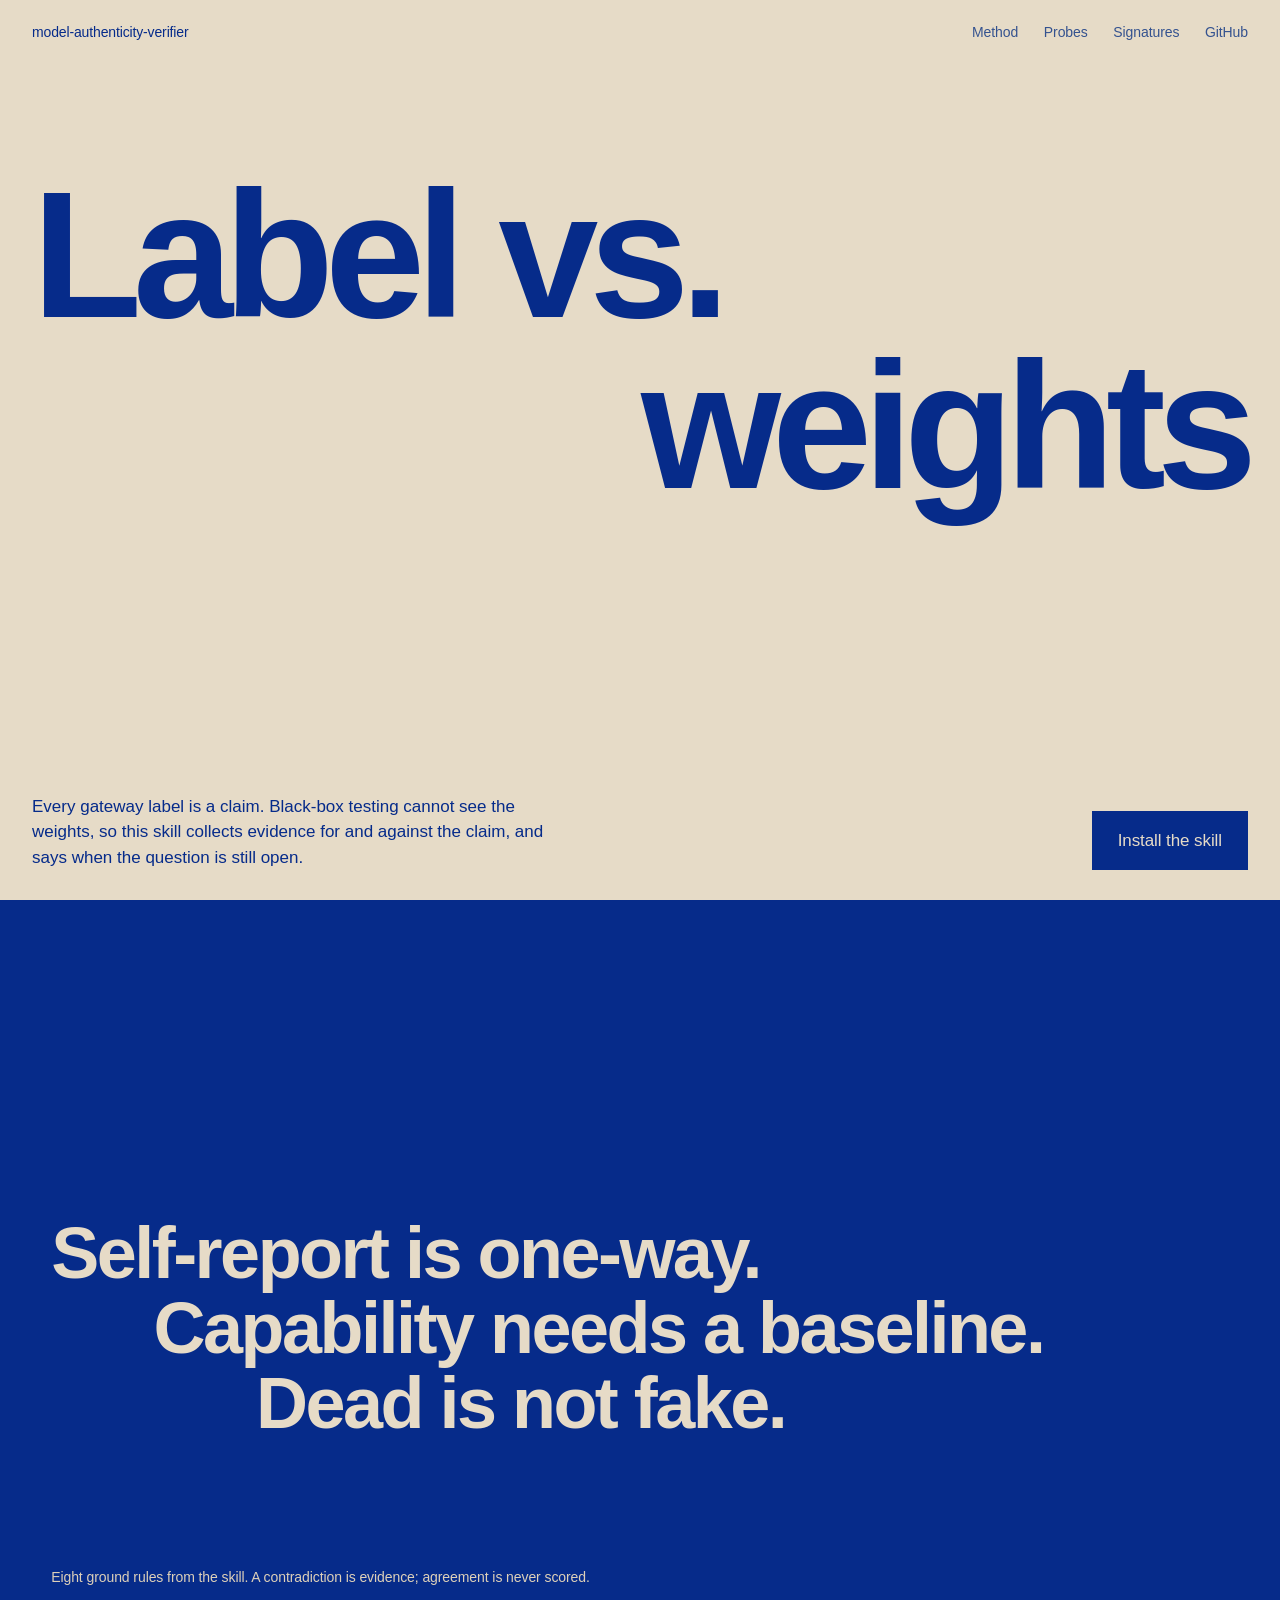
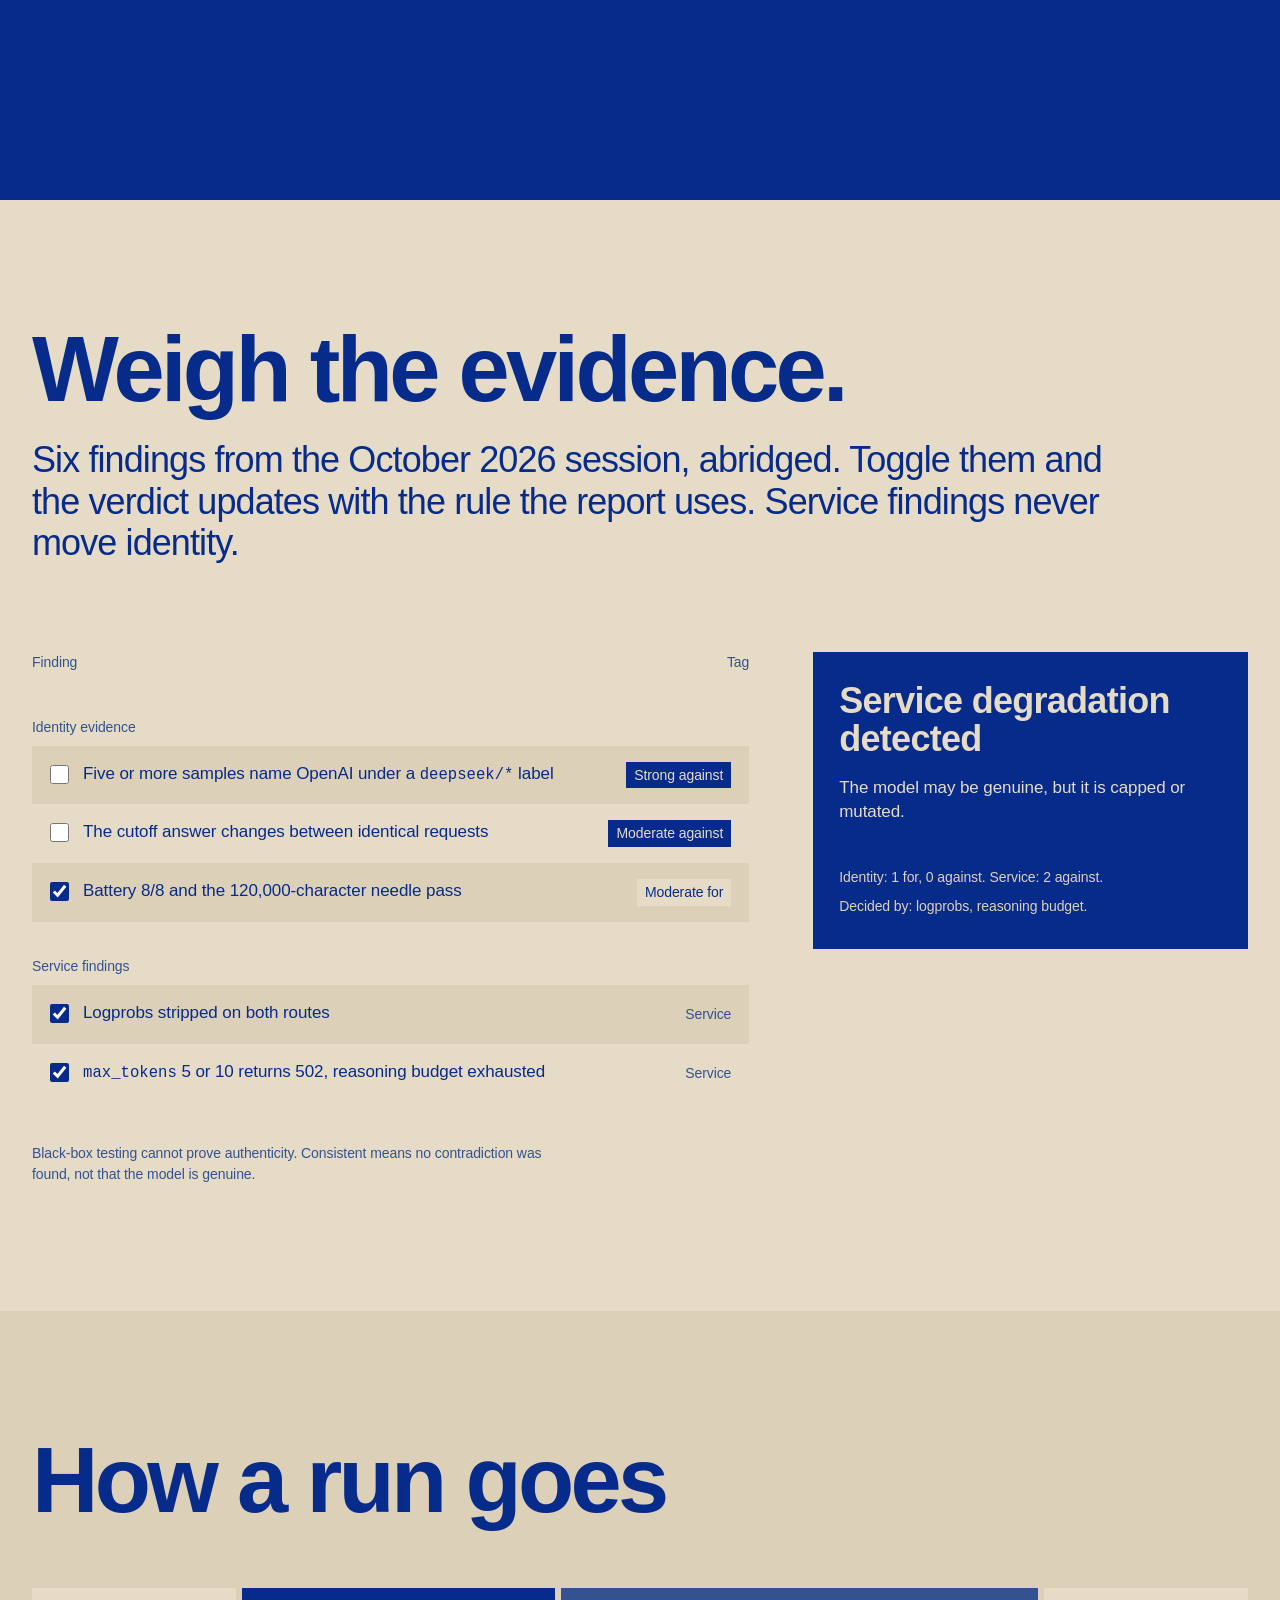
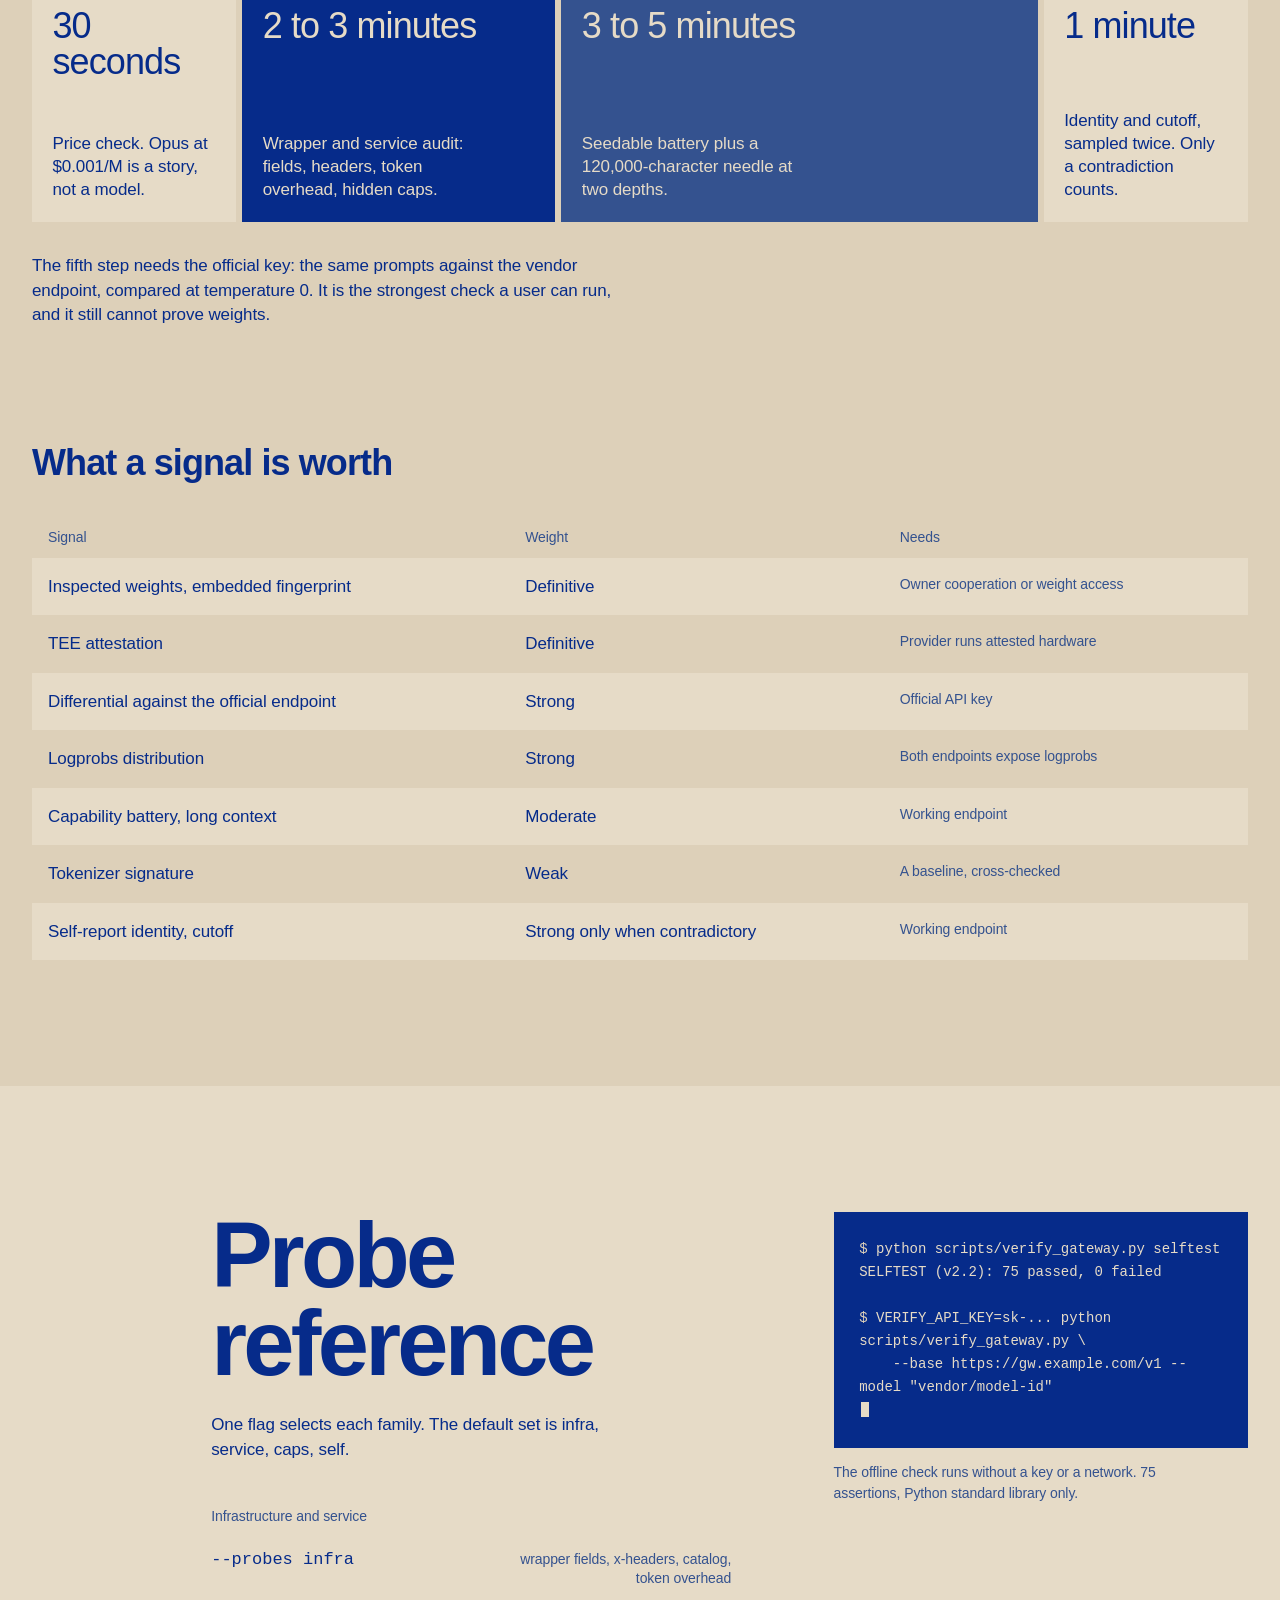
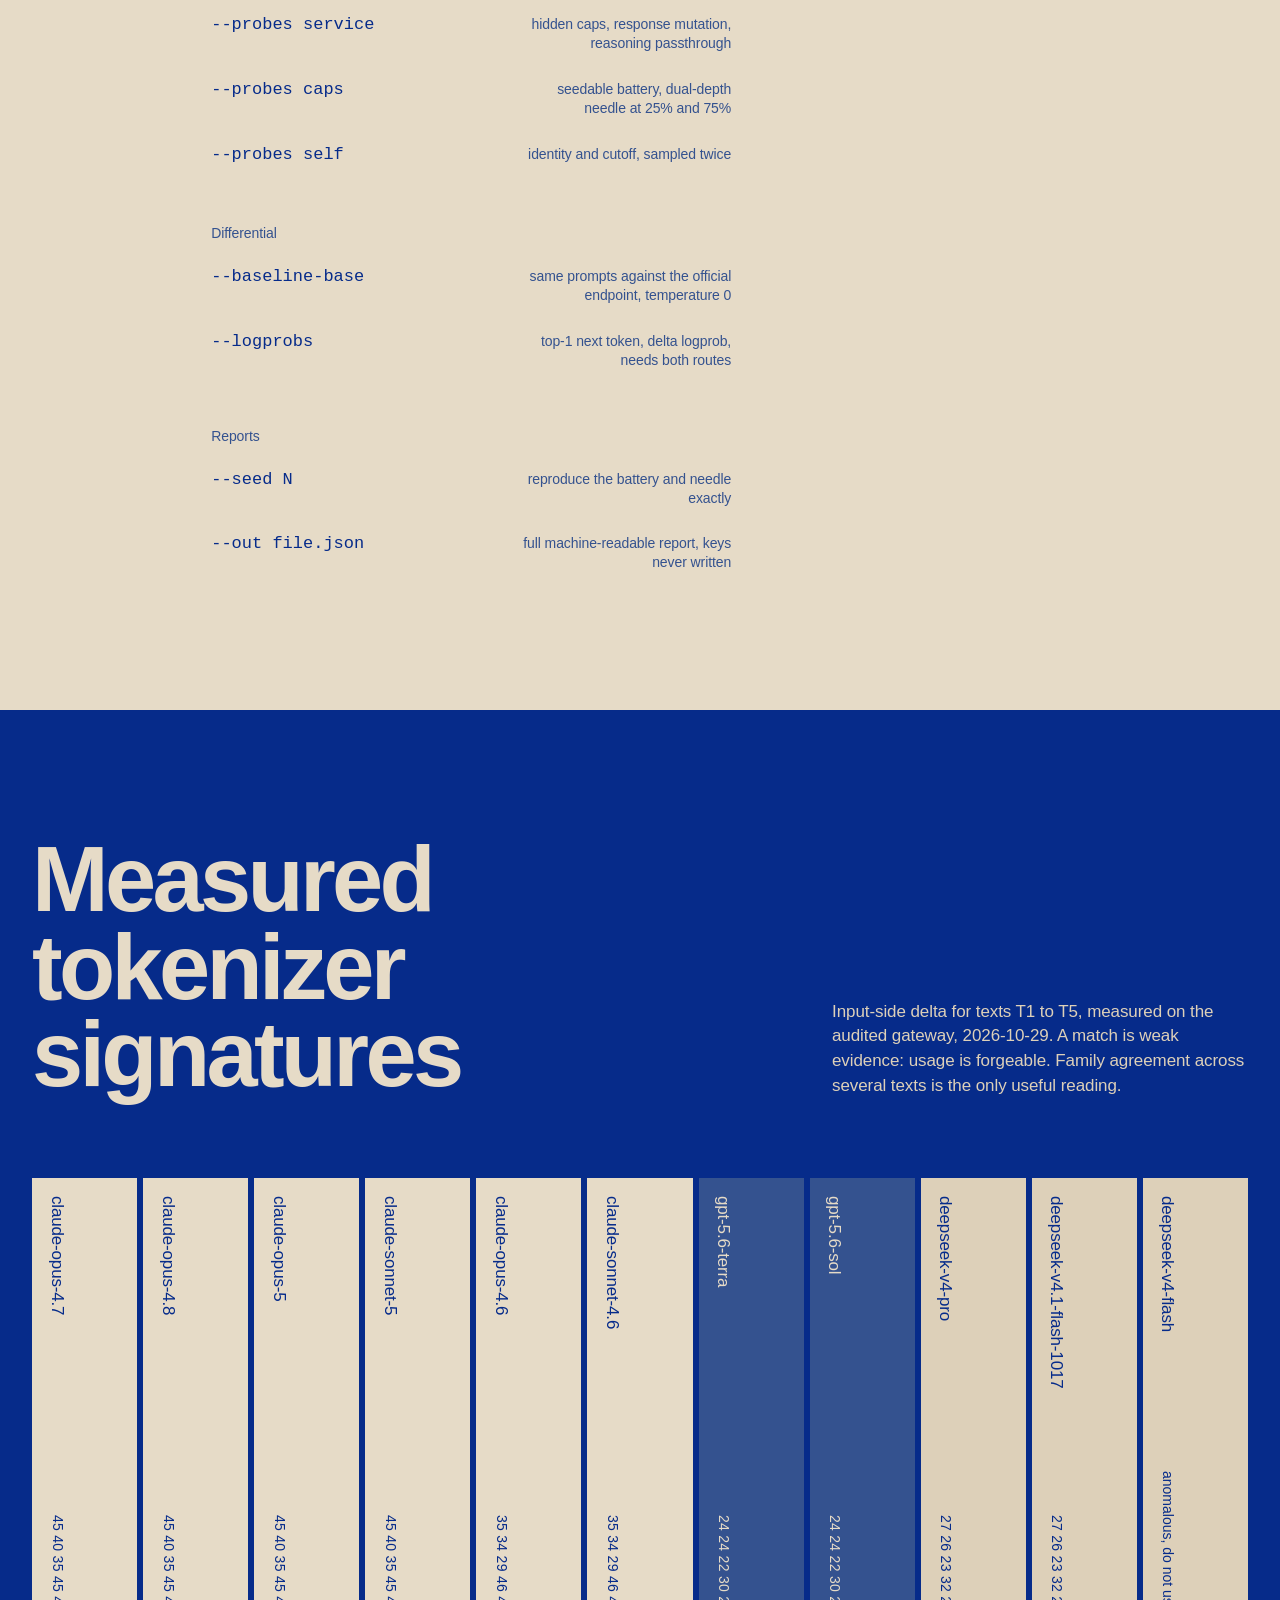
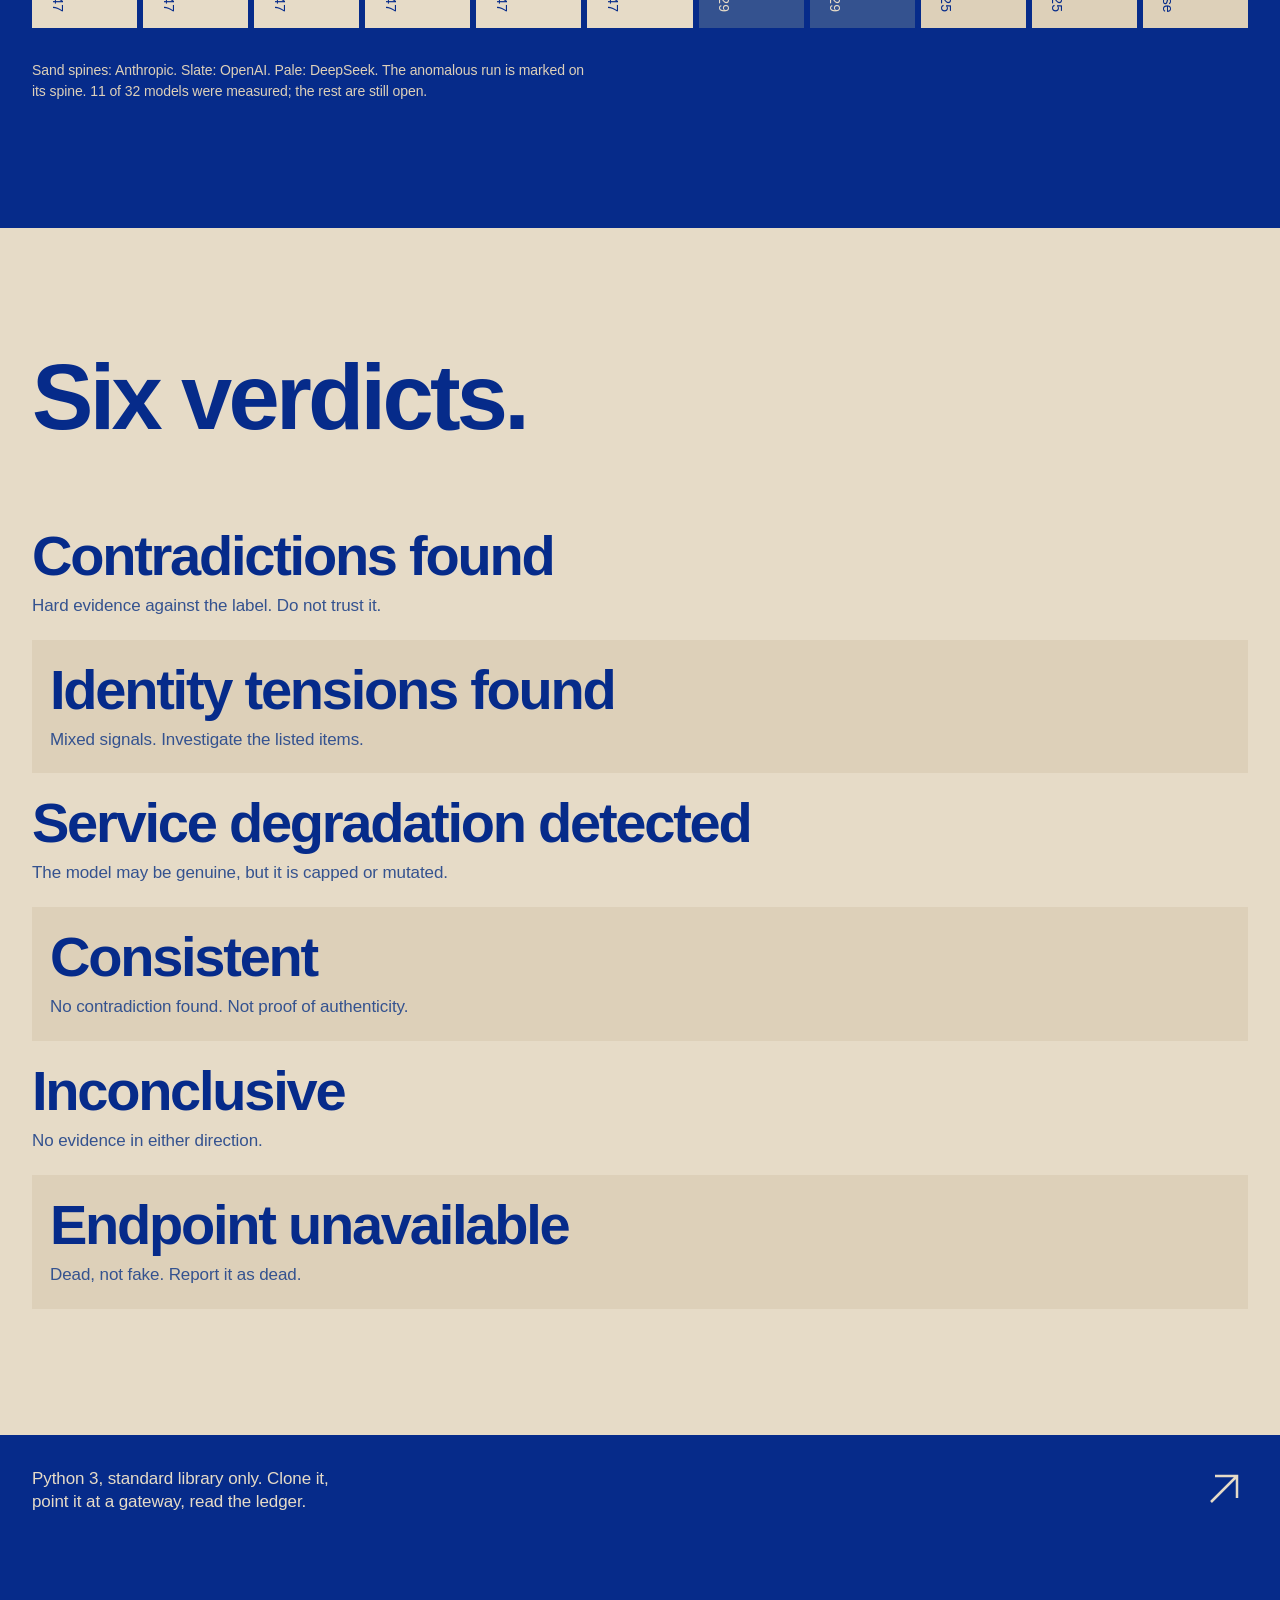
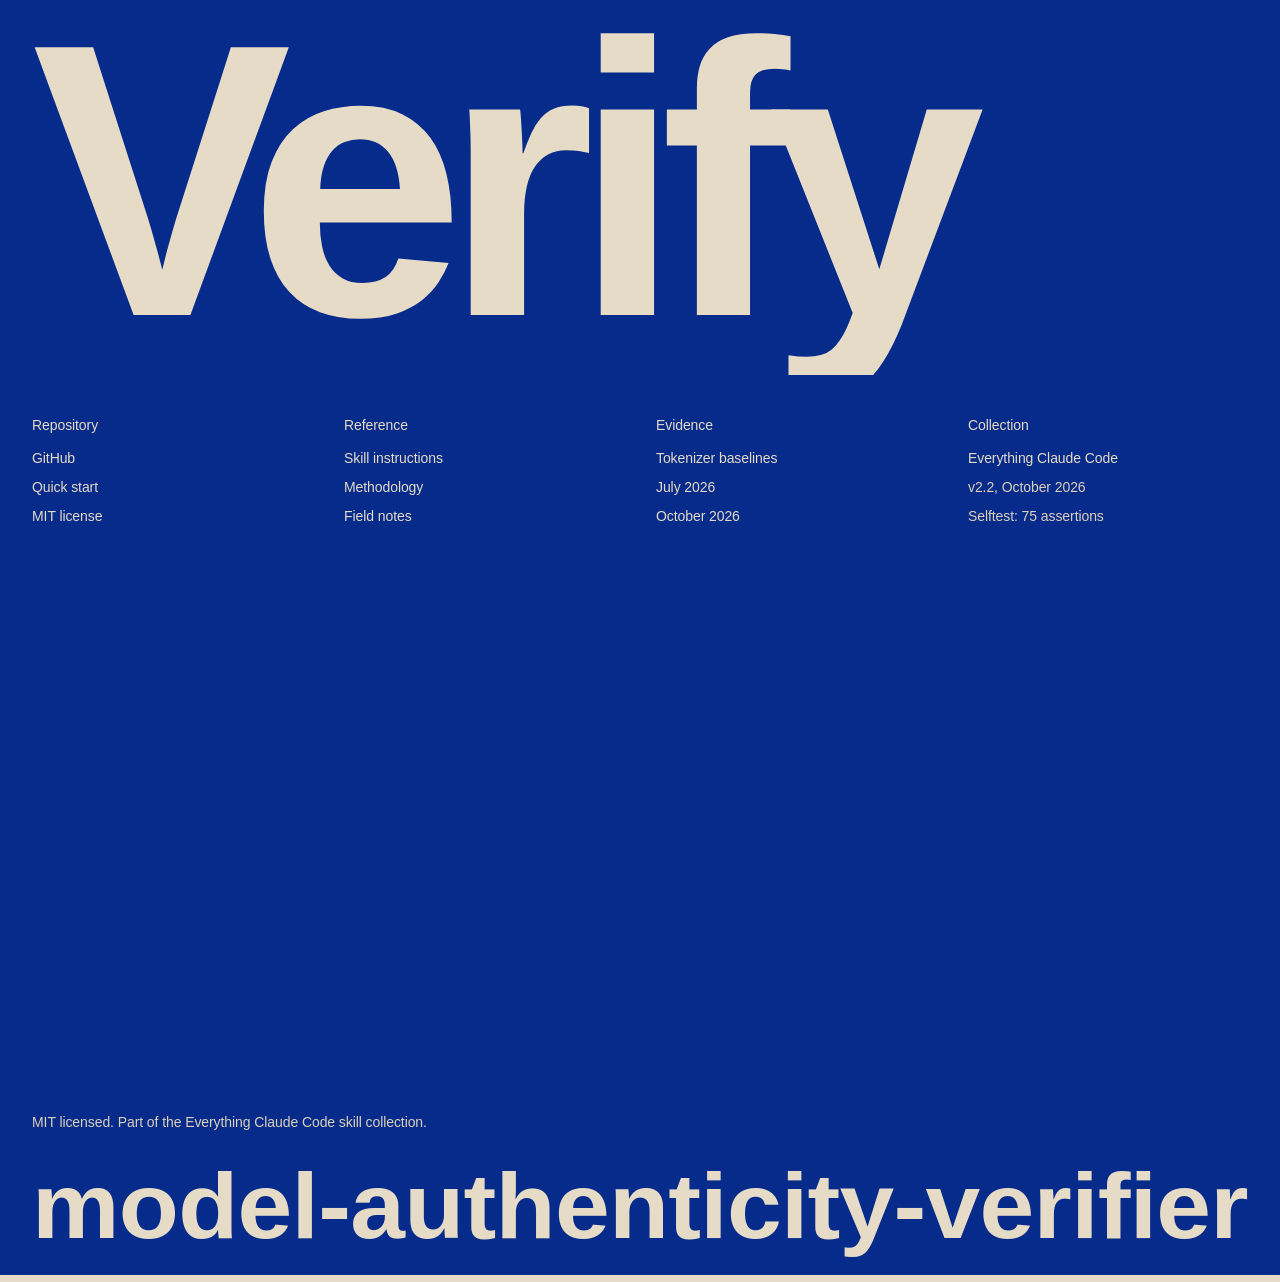
==== docs/index.html @ 83766f3e "Site: one-page site for the verifier  A static site under docs/, served by GitHub Pages from the mai" ====
<!DOCTYPE html>
<html lang="en" class="no-js">
<head>
<meta charset="utf-8">
<meta name="viewport" content="width=device-width, initial-scale=1">
<title>Model Authenticity Verifier — label vs. weights</title>
<meta name="description" content="A black-box audit skill for third-party LLM gateways. Evidence for and against the claimed model identity, with an honest verdict when the evidence runs out.">
<meta name="color-scheme" content="light">
<link rel="preconnect" href="https://api.fontshare.com">
<link rel="preconnect" href="https://cdn.fontshare.com" crossorigin>
<link href="https://api.fontshare.com/v2/css?f[]=switzer@400,500,600&display=swap" rel="stylesheet">
<link rel="stylesheet" href="style.css">
<script>document.documentElement.classList.replace('no-js','js');</script>
<script src="app.js" defer></script>
</head>
<body>
<div class="site">
  <section class="hero" aria-labelledby="hero-title">
    <header class="masthead">
      <a class="wordmark" href="#hero-title">model-authenticity-verifier</a>
      <nav class="mastnav" aria-label="Sections">
        <a href="#method">Method</a>
        <a href="#probes">Probes</a>
        <a href="#signatures">Signatures</a>
        <a href="https://github.com/SNNN-011/model-authenticity-verifier">GitHub</a>
      </nav>
    </header>

    <h1 id="hero-title" class="hero-title">
      <span class="hero-line line-a">Label vs.</span>
      <span class="hero-line line-b">weights</span>
    </h1>

    <div class="hero-foot">
      <p class="hero-say">Every gateway label is a claim. Black-box testing cannot see the weights, so this skill collects evidence for and against the claim, and says when the question is still open.</p>
      <a class="button" href="https://github.com/SNNN-011/model-authenticity-verifier#quick-start">Install the skill</a>
    </div>
  </section>

  <section class="rules" aria-labelledby="rules-title">
    <h2 id="rules-title" class="visually-hidden">Ground rules</h2>
    <div class="stair">
      <p class="stair-line" style="--i:0">Self-report is one-way.</p>
      <p class="stair-line" style="--i:1">Capability needs a baseline.</p>
      <p class="stair-line" style="--i:2">Dead is not fake.</p>
    </div>
    <p class="rules-note reveal">Eight ground rules from the skill. A contradiction is evidence; agreement is never scored.</p>
  </section>

  <section class="ledger" id="ledger" aria-labelledby="ledger-title">
    <div class="section-head">
      <h2 id="ledger-title" class="reveal">Weigh the evidence.</h2>
      <p class="lede reveal">Six findings from the October 2026 session, abridged. Toggle them and the verdict updates with the rule the report uses. Service findings never move identity.</p>
    </div>

    <div class="ledger-grid">
      <form class="ledger-form" id="evidence-form" data-ui>
        <table class="ledger-table">
          <caption class="visually-hidden">Evidence ledger demo. Each finding has a strength and a direction.</caption>
          <thead>
            <tr>
              <th scope="col">Finding</th>
              <th scope="col">Tag</th>
            </tr>
          </thead>
          <tbody>
            <tr class="group-row"><th colspan="2" scope="colgroup">Identity evidence</th></tr>
            <tr>
              <td><label class="finding"><input type="checkbox" data-kind="identity" data-dir="against" data-weight="strong" data-short="self-report"><span>Five or more samples name OpenAI under a <code>deepseek/*</code> label</span></label></td>
              <td><span class="tag tag-against">Strong against</span></td>
            </tr>
            <tr>
              <td><label class="finding"><input type="checkbox" data-kind="identity" data-dir="against" data-weight="moderate" data-short="cutoff"><span>The cutoff answer changes between identical requests</span></label></td>
              <td><span class="tag tag-against">Moderate against</span></td>
            </tr>
            <tr>
              <td><label class="finding"><input type="checkbox" data-kind="identity" data-dir="for" data-weight="moderate" data-short="battery" checked><span>Battery 8/8 and the 120,000-character needle pass</span></label></td>
              <td><span class="tag tag-for">Moderate for</span></td>
            </tr>
            <tr class="group-row"><th colspan="2" scope="colgroup">Service findings</th></tr>
            <tr>
              <td><label class="finding"><input type="checkbox" data-kind="service" data-dir="against" data-weight="strong" data-short="logprobs" checked><span>Logprobs stripped on both routes</span></label></td>
              <td><span class="tag tag-service">Service</span></td>
            </tr>
            <tr>
              <td><label class="finding"><input type="checkbox" data-kind="service" data-dir="against" data-weight="moderate" data-short="budget" checked><span><code>max_tokens</code> 5 or 10 returns 502, reasoning budget exhausted</span></label></td>
              <td><span class="tag tag-service">Service</span></td>
            </tr>
          </tbody>
        </table>
      </form>

      <aside class="verdict" data-ui aria-labelledby="verdict-word" aria-live="polite" aria-atomic="true">
        <p class="verdict-word" id="verdict-word">Service degradation detected</p>
        <p class="verdict-say" id="verdict-say">The model may be genuine, but it is capped or mutated.</p>
        <p class="verdict-count" id="verdict-count">Identity: 1 for, 0 against. Service: 2 against.</p>
        <p class="verdict-driver" id="verdict-driver">Decided by: logprobs, reasoning budget.</p>
      </aside>
    </div>

    <p class="fineprint reveal">Black-box testing cannot prove authenticity. Consistent means no contradiction was found, not that the model is genuine.</p>
    <noscript><p class="fineprint">The live verdict needs JavaScript. The table above shows the default selection.</p></noscript>
  </section>

  <section class="method" id="method" aria-labelledby="method-title">
    <h2 id="method-title" class="reveal">How a run goes</h2>

    <div class="bar reveal" data-ui role="img" aria-label="Probe stages by duration: price check 30 seconds, wrapper and service audit 2 to 3 minutes, capability battery 3 to 5 minutes, self-report 1 minute.">
      <div class="seg seg-a" style="--grow:1.5">
        <span class="seg-time">30 seconds</span>
        <span class="seg-what">Price check. Opus at $0.001/M is a story, not a model.</span>
      </div>
      <div class="seg seg-b" style="--grow:2.5">
        <span class="seg-time">2 to 3 minutes</span>
        <span class="seg-what">Wrapper and service audit: fields, headers, token overhead, hidden caps.</span>
      </div>
      <div class="seg seg-c" style="--grow:4">
        <span class="seg-time">3 to 5 minutes</span>
        <span class="seg-what">Seedable battery plus a 120,000-character needle at two depths.</span>
      </div>
      <div class="seg seg-d" style="--grow:1.5">
        <span class="seg-time">1 minute</span>
        <span class="seg-what">Identity and cutoff, sampled twice. Only a contradiction counts.</span>
      </div>
    </div>

    <p class="bar-note reveal">The fifth step needs the official key: the same prompts against the vendor endpoint, compared at temperature 0. It is the strongest check a user can run, and it still cannot prove weights.</p>

    <h3 id="strength-title" class="reveal">What a signal is worth</h3>
    <table class="strength" aria-labelledby="strength-title">
      <thead>
        <tr><th scope="col">Signal</th><th scope="col">Weight</th><th scope="col">Needs</th></tr>
      </thead>
      <tbody>
        <tr><td data-label="Signal">Inspected weights, embedded fingerprint</td><td data-label="Weight">Definitive</td><td data-label="Needs">Owner cooperation or weight access</td></tr>
        <tr><td data-label="Signal">TEE attestation</td><td data-label="Weight">Definitive</td><td data-label="Needs">Provider runs attested hardware</td></tr>
        <tr><td data-label="Signal">Differential against the official endpoint</td><td data-label="Weight">Strong</td><td data-label="Needs">Official API key</td></tr>
        <tr><td data-label="Signal">Logprobs distribution</td><td data-label="Weight">Strong</td><td data-label="Needs">Both endpoints expose logprobs</td></tr>
        <tr><td data-label="Signal">Capability battery, long context</td><td data-label="Weight">Moderate</td><td data-label="Needs">Working endpoint</td></tr>
        <tr><td data-label="Signal">Tokenizer signature</td><td data-label="Weight">Weak</td><td data-label="Needs">A baseline, cross-checked</td></tr>
        <tr><td data-label="Signal">Self-report identity, cutoff</td><td data-label="Weight">Strong only when contradictory</td><td data-label="Needs">Working endpoint</td></tr>
      </tbody>
    </table>
  </section>

  <section class="probes" id="probes" aria-labelledby="probes-title">
    <div class="probe-col">
      <h2 id="probes-title" class="reveal">Probe reference</h2>
      <p class="probe-intro reveal">One flag selects each family. The default set is infra, service, caps, self.</p>

      <p class="probe-group reveal">Infrastructure and service</p>
      <ul class="probe-list">
        <li class="reveal"><code>--probes infra</code><span>wrapper fields, x-headers, catalog, token overhead</span></li>
        <li class="reveal"><code>--probes service</code><span>hidden caps, response mutation, reasoning passthrough</span></li>
        <li class="reveal"><code>--probes caps</code><span>seedable battery, dual-depth needle at 25% and 75%</span></li>
        <li class="reveal"><code>--probes self</code><span>identity and cutoff, sampled twice</span></li>
      </ul>

      <p class="probe-group reveal">Differential</p>
      <ul class="probe-list">
        <li class="reveal"><code>--baseline-base</code><span>same prompts against the official endpoint, temperature 0</span></li>
        <li class="reveal"><code>--logprobs</code><span>top-1 next token, delta logprob, needs both routes</span></li>
      </ul>

      <p class="probe-group reveal">Reports</p>
      <ul class="probe-list">
        <li class="reveal"><code>--seed N</code><span>reproduce the battery and needle exactly</span></li>
        <li class="reveal"><code>--out file.json</code><span>full machine-readable report, keys never written</span></li>
      </ul>
    </div>

    <figure class="terminal reveal" data-ui>
      <pre><code><span class="t-prompt">$</span> python scripts/verify_gateway.py selftest
SELFTEST (v2.2): 75 passed, 0 failed

<span class="t-prompt">$</span> VERIFY_API_KEY=sk-... python scripts/verify_gateway.py \
    --base https://gw.example.com/v1 --model "vendor/model-id"
<span class="caret" aria-hidden="true"></span></code></pre>
      <figcaption>The offline check runs without a key or a network. 75 assertions, Python standard library only.</figcaption>
    </figure>
  </section>

  <section class="signatures" id="signatures" aria-labelledby="signatures-title">
    <div class="shelf-head">
      <h2 id="signatures-title" class="reveal">Measured tokenizer signatures</h2>
      <p class="shelf-note reveal">Input-side delta for texts T1 to T5, measured on the audited gateway, 2026-10-29. A match is weak evidence: usage is forgeable. Family agreement across several texts is the only useful reading.</p>
    </div>

    <ul class="shelf reveal" data-ui aria-label="Models with a measured tokenizer baseline">
      <li class="spine fam-anthropic"><a href="https://github.com/SNNN-011/model-authenticity-verifier/blob/main/references/tokenizer-baselines-2026-10.md"><span class="spine-name">claude-opus-4.7</span><span class="spine-delta">45 40 35 45 47</span></a></li>
      <li class="spine fam-anthropic"><a href="https://github.com/SNNN-011/model-authenticity-verifier/blob/main/references/tokenizer-baselines-2026-10.md"><span class="spine-name">claude-opus-4.8</span><span class="spine-delta">45 40 35 45 47</span></a></li>
      <li class="spine fam-anthropic"><a href="https://github.com/SNNN-011/model-authenticity-verifier/blob/main/references/tokenizer-baselines-2026-10.md"><span class="spine-name">claude-opus-5</span><span class="spine-delta">45 40 35 45 47</span></a></li>
      <li class="spine fam-anthropic"><a href="https://github.com/SNNN-011/model-authenticity-verifier/blob/main/references/tokenizer-baselines-2026-10.md"><span class="spine-name">claude-sonnet-5</span><span class="spine-delta">45 40 35 45 47</span></a></li>
      <li class="spine fam-anthropic"><a href="https://github.com/SNNN-011/model-authenticity-verifier/blob/main/references/tokenizer-baselines-2026-10.md"><span class="spine-name">claude-opus-4.6</span><span class="spine-delta">35 34 29 46 47</span></a></li>
      <li class="spine fam-anthropic"><a href="https://github.com/SNNN-011/model-authenticity-verifier/blob/main/references/tokenizer-baselines-2026-10.md"><span class="spine-name">claude-sonnet-4.6</span><span class="spine-delta">35 34 29 46 47</span></a></li>
      <li class="spine fam-openai"><a href="https://github.com/SNNN-011/model-authenticity-verifier/blob/main/references/tokenizer-baselines-2026-10.md"><span class="spine-name">gpt-5.6-terra</span><span class="spine-delta">24 24 22 30 29</span></a></li>
      <li class="spine fam-openai"><a href="https://github.com/SNNN-011/model-authenticity-verifier/blob/main/references/tokenizer-baselines-2026-10.md"><span class="spine-name">gpt-5.6-sol</span><span class="spine-delta">24 24 22 30 29</span></a></li>
      <li class="spine fam-deepseek"><a href="https://github.com/SNNN-011/model-authenticity-verifier/blob/main/references/tokenizer-baselines-2026-10.md"><span class="spine-name">deepseek-v4-pro</span><span class="spine-delta">27 26 23 32 25</span></a></li>
      <li class="spine fam-deepseek"><a href="https://github.com/SNNN-011/model-authenticity-verifier/blob/main/references/tokenizer-baselines-2026-10.md"><span class="spine-name">deepseek-v4.1-flash-1017</span><span class="spine-delta">27 26 23 32 25</span></a></li>
      <li class="spine fam-deepseek"><a href="https://github.com/SNNN-011/model-authenticity-verifier/blob/main/references/tokenizer-baselines-2026-10.md"><span class="spine-name">deepseek-v4-flash</span><span class="spine-delta spine-anomaly">anomalous, do not use</span></a></li>
    </ul>

    <p class="shelf-legend reveal">Sand spines: Anthropic. Slate: OpenAI. Pale: DeepSeek. The anomalous run is marked on its spine. 11 of 32 models were measured; the rest are still open.</p>
  </section>

  <section class="verdicts" aria-labelledby="verdicts-title">
    <h2 id="verdicts-title" class="reveal">Six verdicts.</h2>
    <dl class="verdict-list">
      <div class="verdict-row reveal"><dt>Contradictions found</dt><dd>Hard evidence against the label. Do not trust it.</dd></div>
      <div class="verdict-row reveal"><dt>Identity tensions found</dt><dd>Mixed signals. Investigate the listed items.</dd></div>
      <div class="verdict-row reveal"><dt>Service degradation detected</dt><dd>The model may be genuine, but it is capped or mutated.</dd></div>
      <div class="verdict-row reveal"><dt>Consistent</dt><dd>No contradiction found. Not proof of authenticity.</dd></div>
      <div class="verdict-row reveal"><dt>Inconclusive</dt><dd>No evidence in either direction.</dd></div>
      <div class="verdict-row reveal"><dt>Endpoint unavailable</dt><dd>Dead, not fake. Report it as dead.</dd></div>
    </dl>
  </section>

  <a class="cta" href="https://github.com/SNNN-011/model-authenticity-verifier">
    <span class="cta-note">Python 3, standard library only. Clone it, point it at a gateway, read the ledger.</span>
    <svg class="cta-arrow" width="48" height="48" viewBox="0 0 48 48" aria-hidden="true" focusable="false"><path d="M11 37 37 11M15 11h22v22" fill="none" stroke="currentColor" stroke-width="2.5"/></svg>
    <span class="cta-word">Verify</span>
  </a>
</div>

<footer class="foot" aria-label="Site footer">
  <div class="foot-cols">
    <div class="foot-col">
      <p>Repository</p>
      <ul>
        <li><a href="https://github.com/SNNN-011/model-authenticity-verifier">GitHub</a></li>
        <li><a href="https://github.com/SNNN-011/model-authenticity-verifier#quick-start">Quick start</a></li>
        <li><a href="https://github.com/SNNN-011/model-authenticity-verifier/blob/main/LICENSE">MIT license</a></li>
      </ul>
    </div>
    <div class="foot-col">
      <p>Reference</p>
      <ul>
        <li><a href="https://github.com/SNNN-011/model-authenticity-verifier/blob/main/SKILL.md">Skill instructions</a></li>
        <li><a href="https://github.com/SNNN-011/model-authenticity-verifier/blob/main/references/methodology.md">Methodology</a></li>
        <li><a href="https://github.com/SNNN-011/model-authenticity-verifier/blob/main/references/probe-sessions-october2026.md">Field notes</a></li>
      </ul>
    </div>
    <div class="foot-col">
      <p>Evidence</p>
      <ul>
        <li><a href="https://github.com/SNNN-011/model-authenticity-verifier/blob/main/references/tokenizer-baselines-2026-10.md">Tokenizer baselines</a></li>
        <li><a href="https://github.com/SNNN-011/model-authenticity-verifier/blob/main/references/probe-sessions-july2026.md">July 2026</a></li>
        <li><a href="https://github.com/SNNN-011/model-authenticity-verifier/blob/main/references/probe-sessions-october2026.md">October 2026</a></li>
      </ul>
    </div>
    <div class="foot-col">
      <p>Collection</p>
      <ul>
        <li><a href="https://github.com/affaan-m/ECC">Everything Claude Code</a></li>
        <li><span>v2.2, October 2026</span></li>
        <li><span>Selftest: 75 assertions</span></li>
      </ul>
    </div>
  </div>

  <div class="foot-close">
    <p class="foot-legal">MIT licensed. Part of the Everything Claude Code skill collection.</p>
    <svg class="foot-mark" viewBox="0 0 1200 110" role="img" aria-label="Model Authenticity Verifier">
      <text x="0" y="92" textLength="1200" lengthAdjust="spacingAndGlyphs">model-authenticity-verifier</text>
    </svg>
  </div>
</footer>
</body>
</html>
---- docs/style.css ----
/* Tokens: one ground, one ink, one accent, four tones. */
:root {
  --bg: #e6dbc7;
  --surface: #ddd0b9;
  --ink: #062b8a;
  --muted: #34528f;

  --display: 180px;
  --head: 92px;
  --statement: 36px;
  --body: 1.0625rem;
  --small: 0.875rem;

  --margin: clamp(16px, 2.5vw, 40px);
  --section: clamp(96px, 14vh, 200px);
  --ease: cubic-bezier(0.16, 1, 0.3, 1);

  --font: "Switzer", "Helvetica Neue", Helvetica, Arial, sans-serif;
}

* { box-sizing: border-box; }

html { scroll-behavior: smooth; }

body {
  margin: 0;
  background: var(--bg);
  color: var(--ink);
  font-family: var(--font);
  font-size: var(--body);
  line-height: 1.5;
  letter-spacing: -0.005em;
  -webkit-font-smoothing: antialiased;
  text-rendering: optimizeLegibility;
}

::selection { background: var(--ink); color: var(--bg); }

a { color: inherit; }

a:focus-visible,
input:focus-visible {
  outline: 2px solid var(--ink);
  outline-offset: 3px;
}

p { margin: 0; }

h1, h2, h3 { font-weight: 600; }

.visually-hidden {
  position: absolute;
  width: 1px;
  height: 1px;
  margin: -1px;
  padding: 0;
  overflow: hidden;
  clip-path: inset(50%);
  white-space: nowrap;
}

code {
  font-family: monospace;
  font-size: 0.92em;
  letter-spacing: 0;
}

/* ---------- hero ---------- */

.hero {
  min-height: 100svh;
  display: flex;
  flex-direction: column;
  padding: 22px var(--margin) 30px;
  background: var(--bg);
}

.masthead {
  display: flex;
  justify-content: space-between;
  align-items: baseline;
  gap: 24px;
  font-size: 14px;
}

.wordmark {
  font-weight: 500;
  text-decoration: none;
  letter-spacing: -0.01em;
  white-space: nowrap;
}

.wordmark:hover { color: var(--muted); }

.mastnav {
  display: flex;
  gap: clamp(14px, 2vw, 28px);
}

.mastnav a {
  text-decoration: none;
  color: var(--muted);
}

.mastnav a:hover { color: var(--ink); }

.hero-title {
  margin: clamp(64px, 14vh, 180px) 0 0;
  font-size: var(--display);
  line-height: 0.95;
  letter-spacing: -0.05em;
  font-weight: 600;
}

.hero-line { display: block; }

.line-b { text-align: right; }

.hero-foot {
  margin-top: auto;
  padding-top: 40px;
  display: flex;
  justify-content: space-between;
  align-items: flex-end;
  gap: 40px;
}

.hero-say {
  font-size: var(--body);
  line-height: 1.5;
  letter-spacing: 0;
  max-width: 56ch;
}

.button {
  display: inline-block;
  flex: none;
  background: var(--ink);
  color: var(--bg);
  text-decoration: none;
  padding: 17px 26px;
  font-size: 17px;
  font-weight: 500;
  transition: background-color 160ms var(--ease), color 160ms var(--ease);
}

.button:hover {
  background: var(--muted);
  color: var(--bg);
}

/* ---------- motion ---------- */

.js .hero-line {
  opacity: 0;
  transform: translateY(0.14em);
  animation: rise 0.9s var(--ease) forwards;
}

.js .line-a { animation-delay: 0.12s; }
.js .line-b { animation-delay: 0.24s; }

.js .hero-say,
.js .hero-foot .button {
  opacity: 0;
  animation: rise 0.8s var(--ease) 0.5s forwards;
}

.js .hero-foot .button { animation-delay: 0.6s; }

@keyframes rise {
  from { opacity: 0; transform: translateY(0.14em); }
  to { opacity: 1; transform: translateY(0); }
}

.js .reveal {
  opacity: 0;
  transform: translateY(26px);
  transition: opacity 0.7s var(--ease), transform 0.7s var(--ease);
  transition-delay: var(--d, 0ms);
}

.js .reveal.is-in {
  opacity: 1;
  transform: translateY(0);
}

.js .stair-line {
  opacity: 0;
  transform: translateY(22px);
  transition: opacity 0.7s var(--ease), transform 0.7s var(--ease);
  transition-delay: calc(var(--i) * 90ms + 60ms);
}

.js .stair.is-in .stair-line {
  opacity: 1;
  transform: translateY(0);
}

/* ---------- staircase ---------- */

.rules {
  min-height: 100svh;
  display: flex;
  flex-direction: column;
  justify-content: center;
  padding: 16vh max(var(--margin), 4vw) 40px;
  background: var(--ink);
  color: var(--bg);
}

.stair {
  margin: 0;
}

.stair-line {
  margin: 0;
  font-size: 72px;
  line-height: 1.04;
  letter-spacing: -0.035em;
  font-weight: 600;
  padding-left: calc(var(--i) * 8vw);
}

.rules-note {
  margin-top: 14vh;
  font-size: var(--small);
  color: var(--surface);
}

/* ---------- section furniture ---------- */

.section-head { max-width: none; }

h2 {
  margin: 0 0 26px;
  font-size: var(--head);
  line-height: 0.95;
  letter-spacing: -0.04em;
}

.lede {
  font-size: var(--statement);
  line-height: 1.15;
  letter-spacing: -0.025em;
  max-width: 54ch;
}

h3 {
  margin: 0;
  font-size: var(--statement);
  line-height: 1.1;
  letter-spacing: -0.025em;
}

/* ---------- ledger ---------- */

.ledger {
  padding: var(--section) var(--margin);
  background: var(--bg);
}

.ledger .section-head { margin-bottom: clamp(48px, 7vw, 88px); }

.ledger-grid {
  display: grid;
  grid-template-columns: minmax(0, 1.65fr) minmax(280px, 1fr);
  gap: clamp(32px, 5vw, 80px);
  align-items: start;
}

.ledger-table {
  width: 100%;
  border-collapse: collapse;
  text-align: left;
}

.ledger-table th,
.ledger-table td {
  text-align: left;
  vertical-align: top;
}

.ledger-table thead th {
  font-size: var(--small);
  font-weight: 500;
  color: var(--muted);
  padding: 0 0 10px;
}

.ledger-table thead th:last-child { text-align: right; }

.ledger-table tbody td {
  padding: 16px 16px;
  background: transparent;
}

.ledger-table tbody tr:nth-child(even) td { background: var(--surface); }

.ledger-table tbody td:first-child { padding-left: 18px; }
.ledger-table tbody td:last-child { padding-right: 18px; text-align: right; }

.ledger-table .group-row th {
  padding: 34px 0 8px;
  font-size: 14px;
  font-weight: 500;
  color: var(--muted);
  background: transparent;
}

.ledger-table tbody tr.group-row:nth-child(even) th { background: transparent; }

.finding {
  display: flex;
  align-items: flex-start;
  gap: 14px;
  cursor: pointer;
  font-size: var(--body);
  line-height: 1.4;
}

.finding input {
  flex: none;
  width: 19px;
  height: 19px;
  margin: 3px 0 0;
  accent-color: var(--ink);
  cursor: pointer;
}

.tag {
  display: inline-block;
  font-size: 14px;
  line-height: 1.2;
  padding: 5px 8px;
  white-space: nowrap;
}

.tag-against { background: var(--ink); color: var(--bg); }

.tag-for { background: var(--bg); color: var(--ink); }

.tag-service { padding: 5px 0; color: var(--muted); }

.verdict {
  position: sticky;
  top: 24px;
  background: var(--ink);
  color: var(--bg);
  padding: 30px 26px 32px;
}

.verdict-word {
  font-size: var(--statement);
  line-height: 1.06;
  letter-spacing: -0.02em;
  font-weight: 600;
}

.verdict-say {
  margin-top: 18px;
  font-size: 17px;
  line-height: 1.4;
}

.verdict-count {
  margin-top: 26px;
  padding-top: 18px;
  font-size: var(--small);
  color: var(--surface);
  font-variant-numeric: tabular-nums;
}

.verdict-driver {
  margin-top: 8px;
  font-size: var(--small);
  color: var(--surface);
}

.verdict.is-new .verdict-word {
  animation: verdict-in 0.45s var(--ease);
}

@keyframes verdict-in {
  from { transform: translateY(6px); }
  to { transform: translateY(0); }
}

.fineprint {
  margin-top: 40px;
  font-size: var(--small);
  color: var(--muted);
  max-width: 68ch;
}

/* ---------- method ---------- */

.method {
  padding: var(--section) var(--margin);
  background: var(--surface);
}

.bar {
  display: flex;
  gap: 6px;
  height: clamp(230px, 26vh, 300px);
  margin-top: clamp(40px, 6vw, 64px);
}

.seg {
  flex-grow: var(--grow);
  flex-basis: 0;
  min-width: 14%;
  display: flex;
  flex-direction: column;
  justify-content: space-between;
  padding: clamp(14px, 1.6vw, 22px);
}

.seg-a { background: var(--bg); color: var(--ink); }
.seg-b { background: var(--ink); color: var(--bg); }
.seg-c { background: var(--muted); color: var(--bg); }
.seg-d { background: var(--bg); color: var(--ink); }

.seg-time {
  font-size: var(--statement);
  line-height: 1;
  letter-spacing: -0.025em;
  font-weight: 500;
}

.seg-what {
  font-size: var(--body);
  line-height: 1.35;
  max-width: 24ch;
}

.bar-note {
  margin-top: 32px;
  font-size: 17px;
  line-height: 1.45;
  max-width: 64ch;
}

.method h3 { margin-top: clamp(72px, 9vw, 120px); }

.strength {
  width: 100%;
  margin-top: 28px;
  border-collapse: collapse;
  text-align: left;
}

.strength th,
.strength td {
  text-align: left;
  vertical-align: top;
  padding: 16px 16px;
}

.strength thead th {
  font-size: var(--small);
  font-weight: 500;
  color: var(--muted);
  padding-bottom: 10px;
}

.strength tbody tr:nth-child(odd) td { background: var(--bg); }

.strength td:first-child {
  font-size: 17px;
  font-weight: 500;
}

.strength td:nth-child(2) { font-size: var(--body); white-space: nowrap; }

.strength td:last-child { font-size: var(--small); color: var(--muted); }

/* ---------- probes ---------- */

.probes {
  display: grid;
  grid-template-columns: minmax(0, 520px) minmax(0, 1fr);
  gap: clamp(48px, 8vw, 140px);
  align-items: start;
  padding: var(--section) var(--margin);
  margin-left: clamp(0px, 14vw, 200px);
  background: var(--bg);
}

.probe-intro {
  font-size: 17px;
  line-height: 1.45;
  margin-top: 24px;
  max-width: 42ch;
}

.probe-group {
  margin-top: 44px;
  font-size: 14px;
  color: var(--muted);
}

.probe-list {
  list-style: none;
  margin: 8px 0 0;
  padding: 0;
}

.probe-list li {
  display: flex;
  justify-content: space-between;
  align-items: baseline;
  gap: 24px;
  padding: 12px 0;
}

.probe-list code {
  font-size: var(--body);
  color: var(--ink);
}

.probe-list span {
  font-size: 14px;
  line-height: 1.35;
  color: var(--muted);
  text-align: right;
  max-width: 28ch;
}

.terminal {
  margin: 0;
  align-self: start;
}

.terminal pre {
  margin: 0;
  background: var(--ink);
  color: var(--bg);
  padding: clamp(18px, 2vw, 26px);
  white-space: pre-wrap;
  overflow-wrap: break-word;
  font-family: monospace;
  font-size: 14px;
  line-height: 1.65;
}

.terminal code {
  font-family: inherit;
  font-size: inherit;
  letter-spacing: 0;
}

.terminal .t-prompt { color: var(--surface); }

.caret {
  display: inline-block;
  width: 8px;
  height: 1.1em;
  margin-left: 2px;
  vertical-align: -0.18em;
  background: var(--bg);
  animation: blink 1.1s steps(1) infinite;
}

@keyframes blink {
  0%, 50% { opacity: 1; }
  50.1%, 100% { opacity: 0; }
}

.terminal figcaption {
  margin-top: 14px;
  font-size: var(--small);
  color: var(--muted);
  max-width: 44ch;
}

/* ---------- signatures ---------- */

.signatures {
  padding: var(--section) var(--margin);
  background: var(--ink);
  color: var(--bg);
}

.shelf-head {
  display: grid;
  grid-template-columns: minmax(0, 1fr) minmax(0, 44ch);
  gap: clamp(32px, 6vw, 90px);
  align-items: end;
}

.signatures h2 { margin-bottom: 0; }

.shelf-note {
  font-size: 17px;
  line-height: 1.45;
  color: var(--surface);
}

.shelf {
  list-style: none;
  display: flex;
  gap: 6px;
  height: clamp(380px, 50vh, 480px);
  margin: clamp(48px, 7vw, 80px) 0 0;
  padding: 0;
}

.spine {
  flex: 1 1 0;
  min-width: 0;
  transition: transform 200ms var(--ease);
}

.spine a {
  position: relative;
  display: block;
  height: 100%;
  padding: 18px 12px;
  writing-mode: vertical-rl;
  text-decoration: none;
  color: inherit;
}

.spine-name {
  display: block;
  font-size: 17px;
  font-weight: 500;
  letter-spacing: -0.01em;
}

.spine-delta {
  position: absolute;
  bottom: 16px;
  right: 14px;
  font-size: 14px;
  letter-spacing: 0.02em;
  font-variant-numeric: tabular-nums;
  white-space: nowrap;
}

.spine-anomaly { letter-spacing: 0; }

.fam-anthropic { background: var(--bg); color: var(--ink); }
.fam-openai { background: var(--muted); color: var(--bg); }
.fam-deepseek { background: var(--surface); color: var(--ink); }

.spine:hover,
.spine:focus-within { transform: translateY(-10px); }

.spine a:focus-visible { outline-color: var(--bg); outline-offset: -6px; }

.shelf-legend {
  margin-top: 32px;
  font-size: var(--small);
  color: var(--surface);
  max-width: 72ch;
}

/* ---------- verdicts ---------- */

.verdicts {
  padding: var(--section) var(--margin);
  background: var(--bg);
}

.verdict-list { margin: clamp(40px, 6vw, 64px) 0 0; }

.verdict-row {
  display: grid;
  grid-template-columns: minmax(0, 1fr);
  gap: 10px;
  align-items: baseline;
  padding: 22px 0;
}

.verdict-row:nth-child(even) {
  background: var(--surface);
  padding-left: 18px;
  padding-right: 18px;
}

.verdict-row dt {
  font-size: 56px;
  line-height: 1;
  letter-spacing: -0.04em;
  font-weight: 600;
}

.verdict-row dd {
  margin: 0;
  font-size: var(--body);
  line-height: 1.4;
  color: var(--muted);
  max-width: 58ch;
}

/* ---------- cta ---------- */

.cta {
  position: relative;
  display: block;
  min-height: 60svh;
  padding: 32px var(--margin) 20px;
  background: var(--ink);
  color: var(--bg);
  text-decoration: none;
  overflow: hidden;
}

.cta:hover,
.cta:focus-visible {
  background: var(--bg);
  color: var(--ink);
}

.cta:focus-visible { outline-offset: -8px; }

.cta-note {
  display: block;
  font-size: 17px;
  line-height: 1.4;
  max-width: 32ch;
}

.cta-arrow {
  position: absolute;
  top: 30px;
  right: var(--margin);
}

.cta-word {
  position: absolute;
  left: var(--margin);
  bottom: 0;
  display: block;
  font-size: 389px;
  line-height: 1;
  letter-spacing: -0.055em;
  font-weight: 600;
}

/* ---------- footer ---------- */

.foot {
  min-height: 100svh;
  display: flex;
  flex-direction: column;
  padding: 40px var(--margin) 18px;
  background: var(--ink);
  color: var(--bg);
}

.foot-cols {
  display: grid;
  grid-template-columns: repeat(4, minmax(0, 1fr));
  gap: 32px;
}

.foot-col p {
  margin: 0 0 12px;
  font-size: 14px;
  font-weight: 500;
}

.foot-col ul {
  list-style: none;
  margin: 0;
  padding: 0;
  display: flex;
  flex-direction: column;
  gap: 8px;
  font-size: 14px;
}

.foot-col a { text-decoration: none; }

.foot-col a:hover { color: var(--surface); }

.foot-col span { color: var(--surface); }

.foot-col a:focus-visible { outline-color: var(--bg); }

.foot-close { margin-top: auto; }

.foot-legal {
  font-size: var(--small);
  color: var(--surface);
  margin-bottom: 12px;
}

.foot-mark {
  display: block;
  width: 100%;
  height: auto;
  fill: var(--bg);
  font-weight: 600;
  letter-spacing: -0.04em;
}

.foot-mark text { font-size: 92px; }

/* ---------- tablet ---------- */

@media (max-width: 1200px) {
  :root {
    --display: 92px;
    --head: 72px;
  }

  .stair-line { font-size: 56px; }
  .cta-word { font-size: 180px; }

  .probes {
    grid-template-columns: minmax(0, 1fr);
    margin-left: 0;
  }

  .terminal { max-width: 560px; }

  .ledger-grid { grid-template-columns: minmax(0, 1fr); }

  .lede { font-size: 17px; line-height: 1.5; }

  .verdict { position: static; }

  .shelf-head { grid-template-columns: minmax(0, 1fr); gap: 24px; }
}

/* ---------- phone ---------- */

@media (max-width: 760px) {
  :root {
    --display: 56px;
    --head: 36px;
  }

  .stair-line { font-size: 36px; }
  .verdict-row dt { font-size: 24px; letter-spacing: -0.02em; }
  .verdict-word { font-size: 24px; letter-spacing: 0; }
  .cta-word { font-size: 92px; }

  .hero { padding-bottom: 24px; }

  .mastnav a:not(:last-child) { display: none; }

  .hero-foot {
    flex-direction: column;
    align-items: stretch;
    gap: 24px;
  }

  .hero-say { font-size: 17px; }

  .button { text-align: center; }

  .rules { padding-top: 15vh; }

  .rules-note { margin-top: 12vh; }

  .stair-line { padding-left: calc(var(--i) * 4vw); }

  .lede { font-size: var(--body); line-height: 1.5; max-width: 46ch; }

  .bar {
    flex-direction: column;
    height: auto;
    min-height: 0;
  }

  .seg {
    flex: 0 0 auto;
    min-width: 0;
    min-height: 88px;
    padding: 16px;
  }

  .seg-what { max-width: 34ch; }

  .strength thead { display: none; }

  .strength tbody tr {
    display: block;
    padding: 14px 0;
  }

  .strength tbody tr:nth-child(odd) td { background: transparent; }

  .strength tbody tr:nth-child(odd) { background: var(--bg); }

  .strength td { display: block; padding: 2px 14px; }

  .strength td + td { margin-top: 6px; }

  .strength td::before {
    content: attr(data-label) ": ";
    color: var(--muted);
    font-size: 14px;
  }

  .strength td:nth-child(2) { white-space: normal; }

  .ledger-table thead {
    position: absolute;
    clip-path: inset(50%);
  }

  .ledger-table,
  .ledger-table tbody,
  .ledger-table tr,
  .ledger-table td {
    display: block;
    width: 100%;
  }

  .ledger-table tr { padding: 14px 0; }

  .ledger-table tbody td {
    padding: 0;
    background: transparent;
  }

  .ledger-table tbody tr:nth-child(even) {
    background: var(--surface);
  }

  .ledger-table tbody tr:nth-child(even) td { background: transparent; }

  .ledger-table tbody td:first-child { padding-left: 0; }

  .ledger-table tbody td:last-child {
    padding: 0 0 0 33px;
    margin-top: 8px;
    text-align: left;
  }

  .ledger-table .group-row th {
    padding: 26px 0 6px;
  }

  .ledger-table tbody tr.group-row:nth-child(even) { background: transparent; }

  .probe-list li {
    flex-direction: column;
    gap: 4px;
  }

  .probe-list span {
    text-align: left;
    max-width: 40ch;
  }

  .shelf {
    flex-wrap: wrap;
    height: auto;
    gap: 6px;
  }

  .spine { flex: 0 0 auto; }

  .spine a {
    writing-mode: horizontal-tb;
    display: flex;
    align-items: baseline;
    gap: 12px;
    height: auto;
    padding: 10px 12px;
  }

  .spine-delta { position: static; }

  .spine:hover,
  .spine:focus-within { transform: translateY(-4px); }

  .verdict-row {
    grid-template-columns: minmax(0, 1fr);
    gap: 8px;
    padding: 18px 0;
  }

  .verdict-row:nth-child(even) { padding-left: 14px; padding-right: 14px; }

  .cta { min-height: 46svh; }

  .cta-note { font-size: var(--body); max-width: 26ch; }

  .cta-arrow { width: 32px; height: 32px; }

  .foot-cols { grid-template-columns: repeat(2, minmax(0, 1fr)); gap: 28px; }

  .foot { padding-top: 32px; }
}

/* ---------- reduced motion ---------- */

@media (prefers-reduced-motion: reduce) {
  html { scroll-behavior: auto; }

  .js .hero-line,
  .js .hero-say,
  .js .hero-foot .button {
    opacity: 1;
    transform: none;
    animation: none;
  }

  .js .reveal,
  .js .stair-line {
    opacity: 1;
    transform: none;
    transition: none;
  }

  .caret { animation: none; }

  .spine { transition: none; }
}
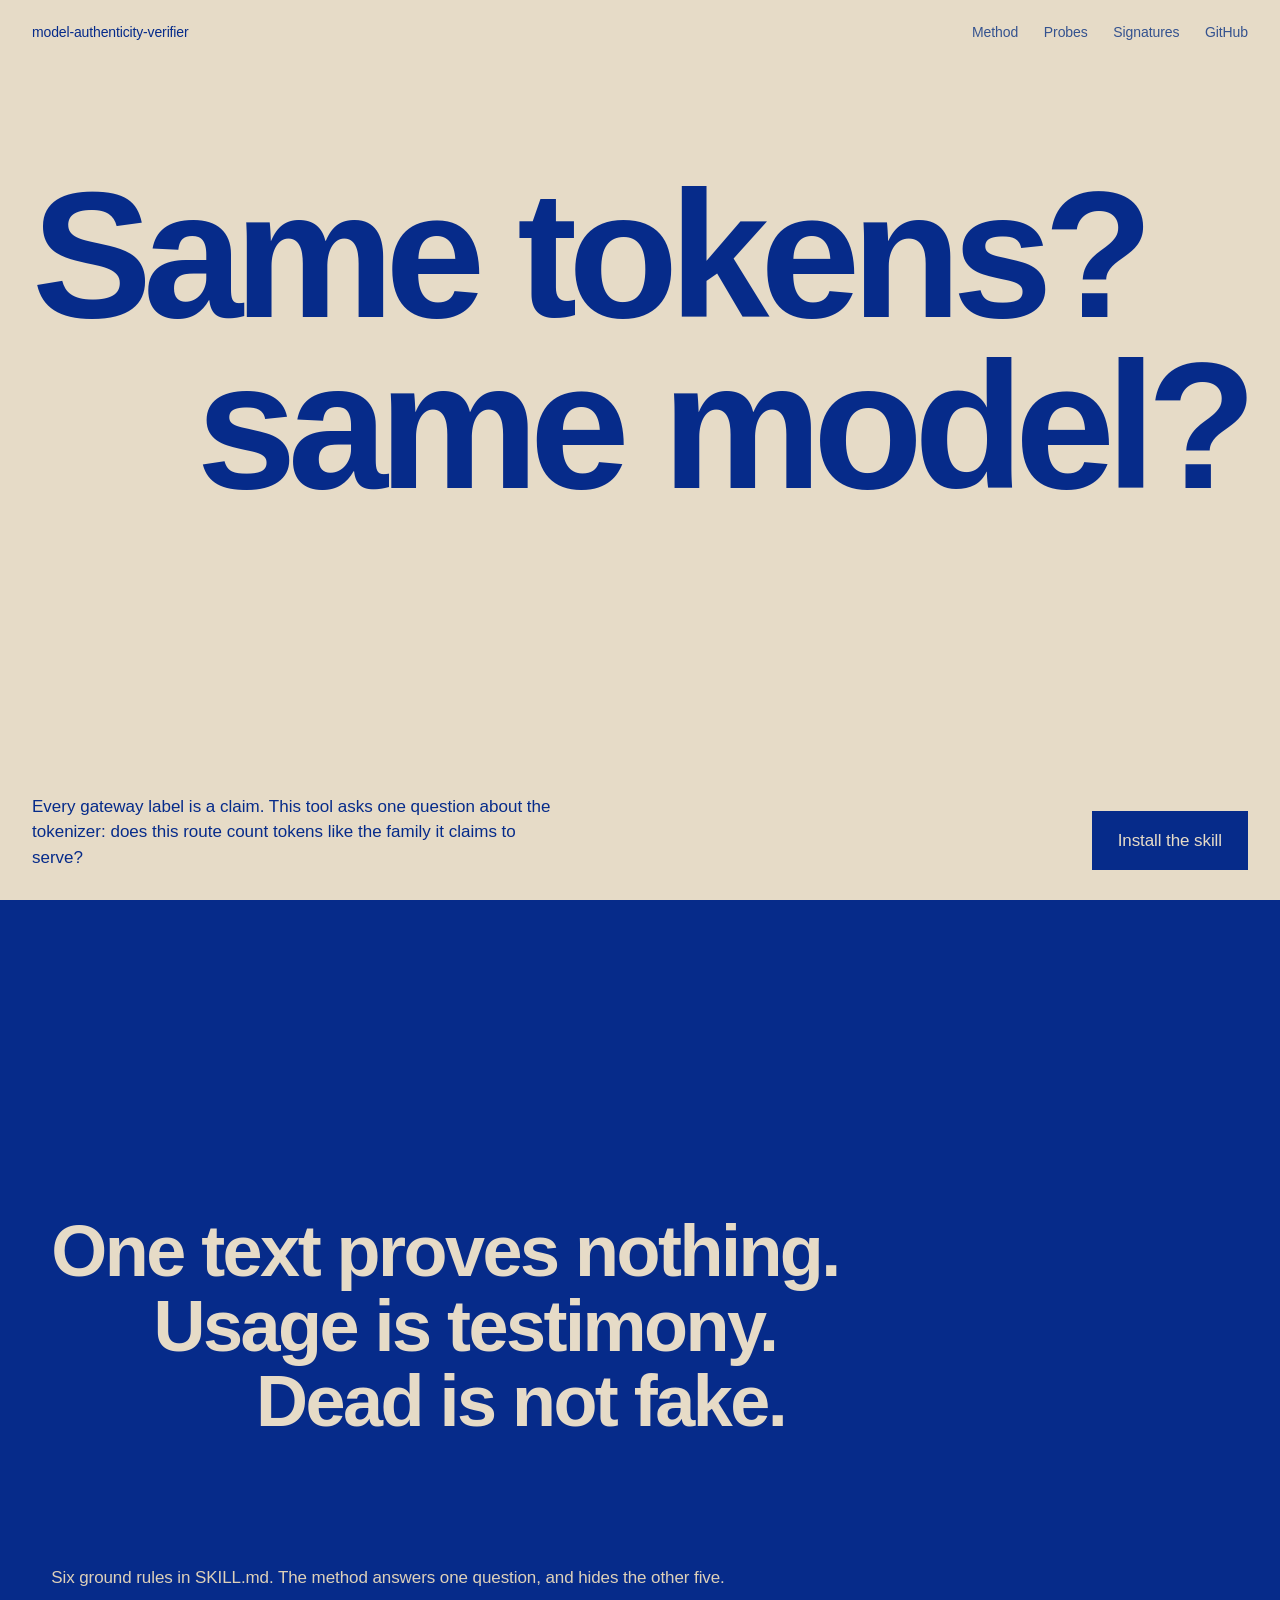
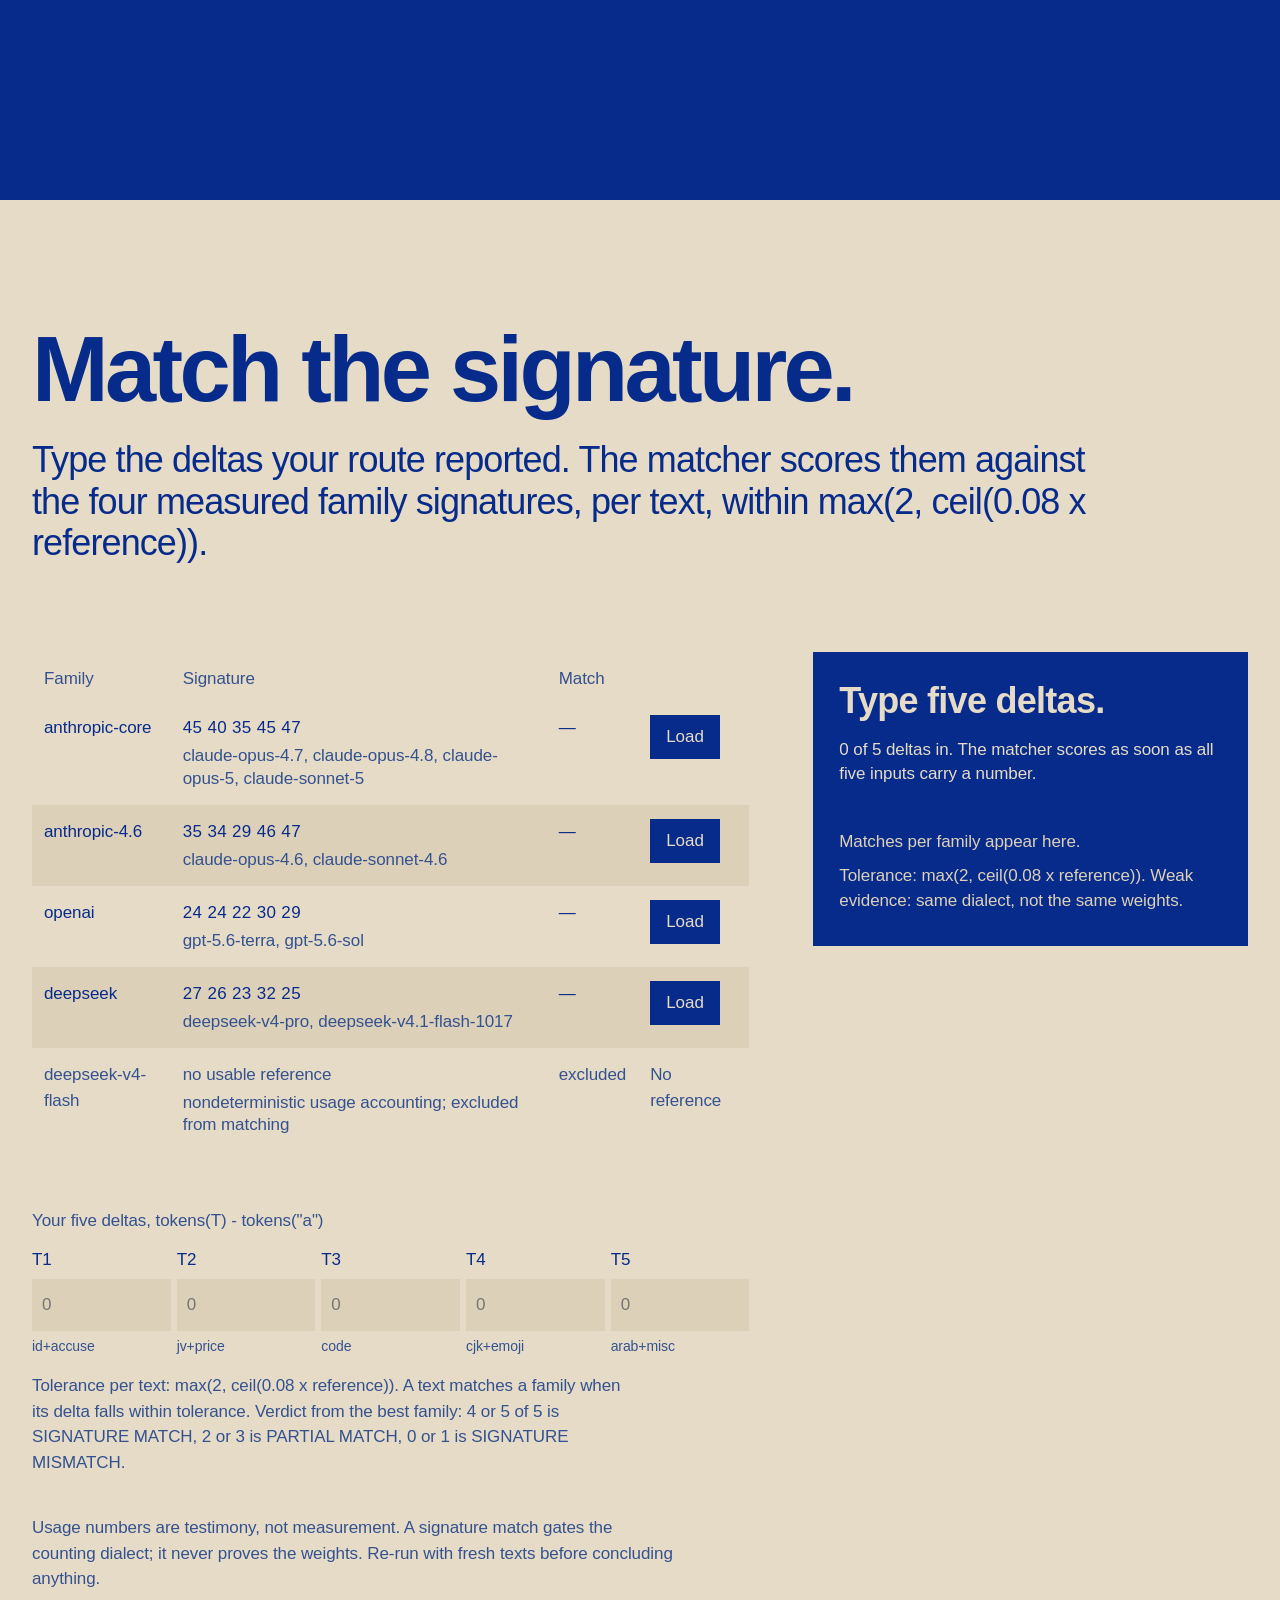
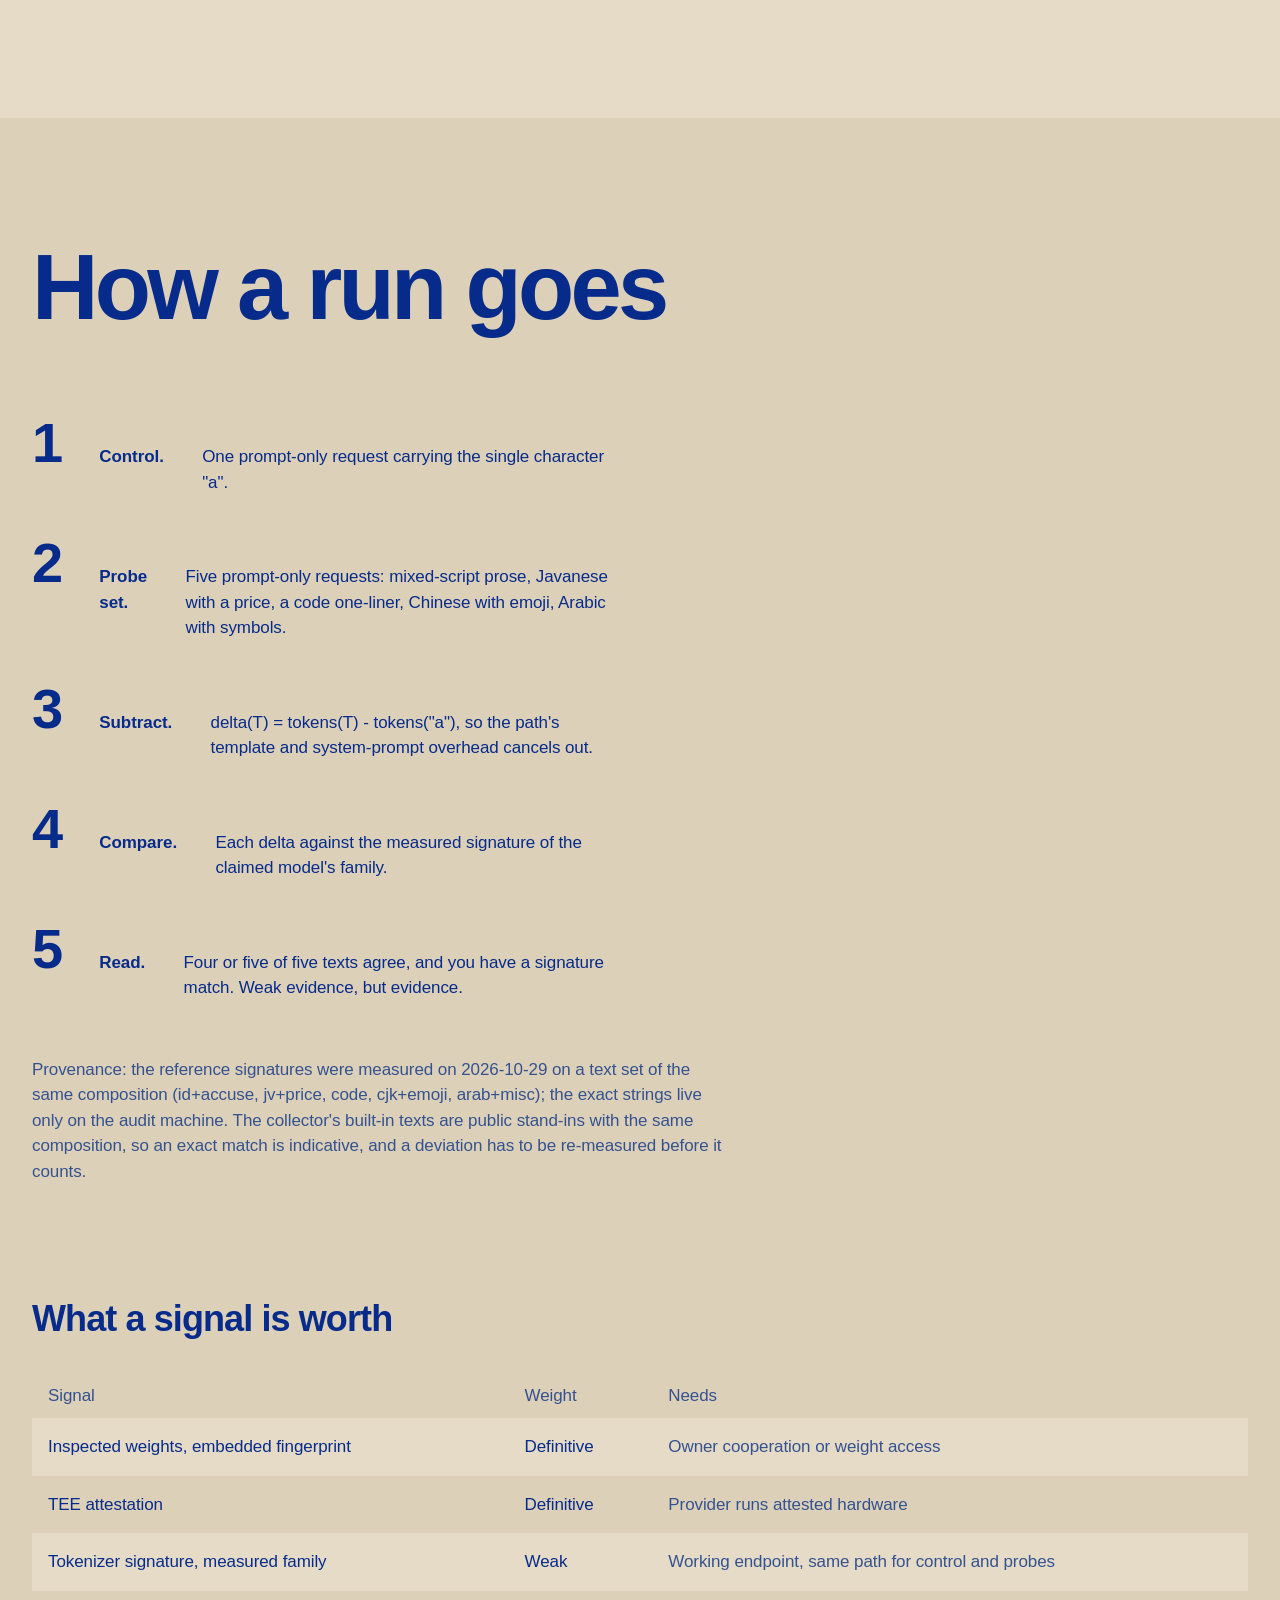
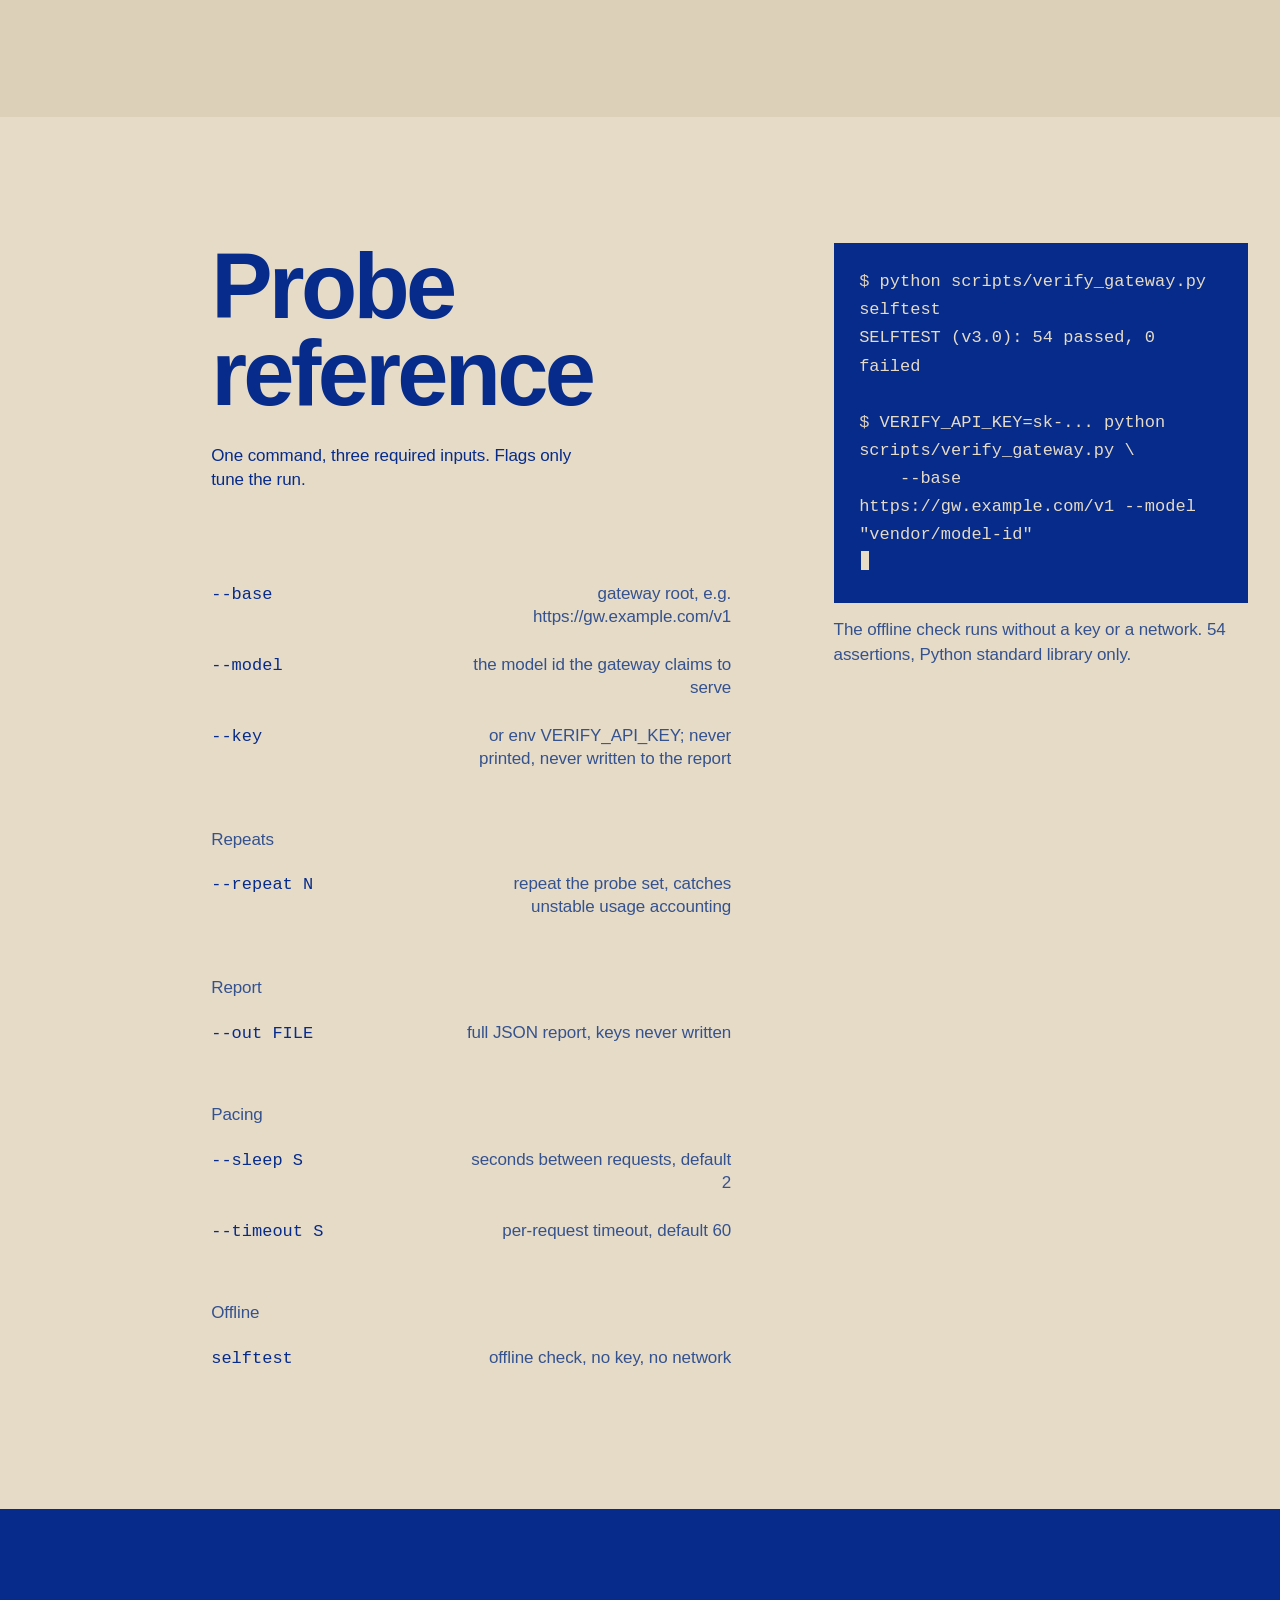
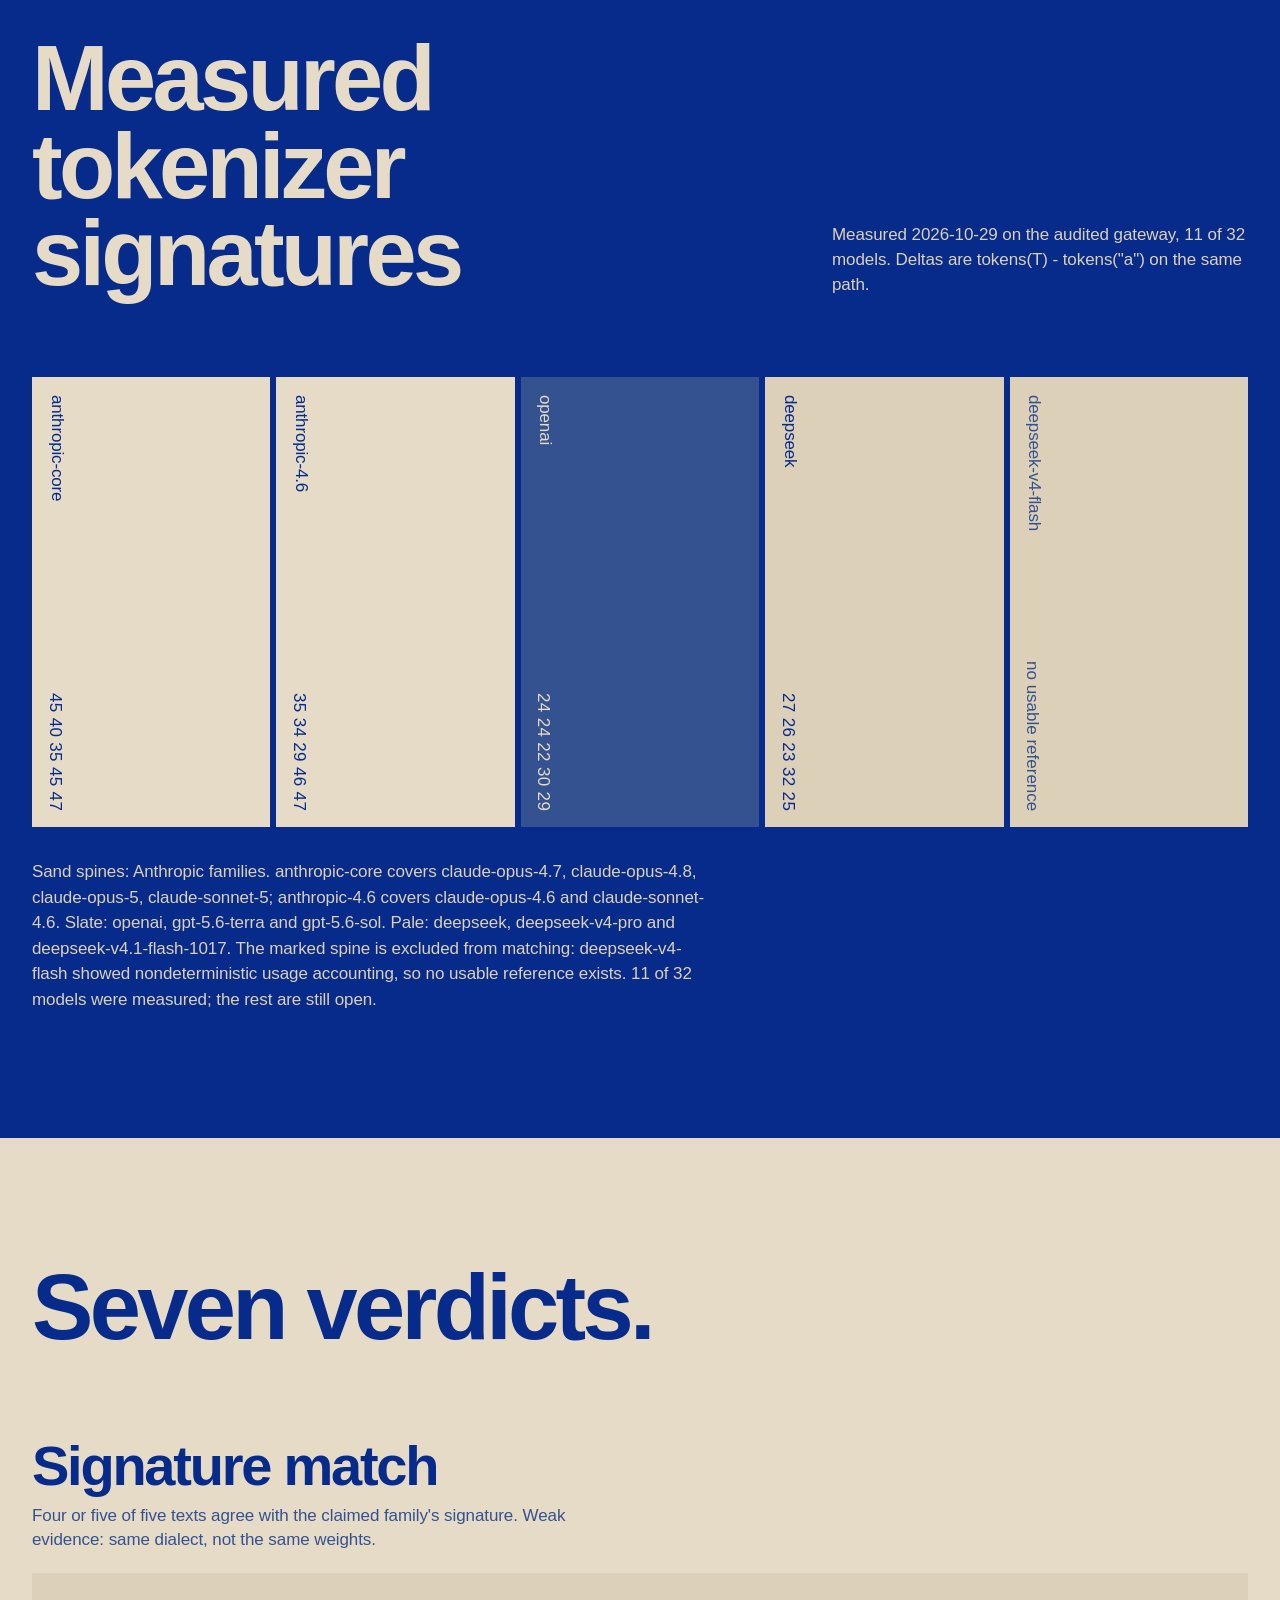
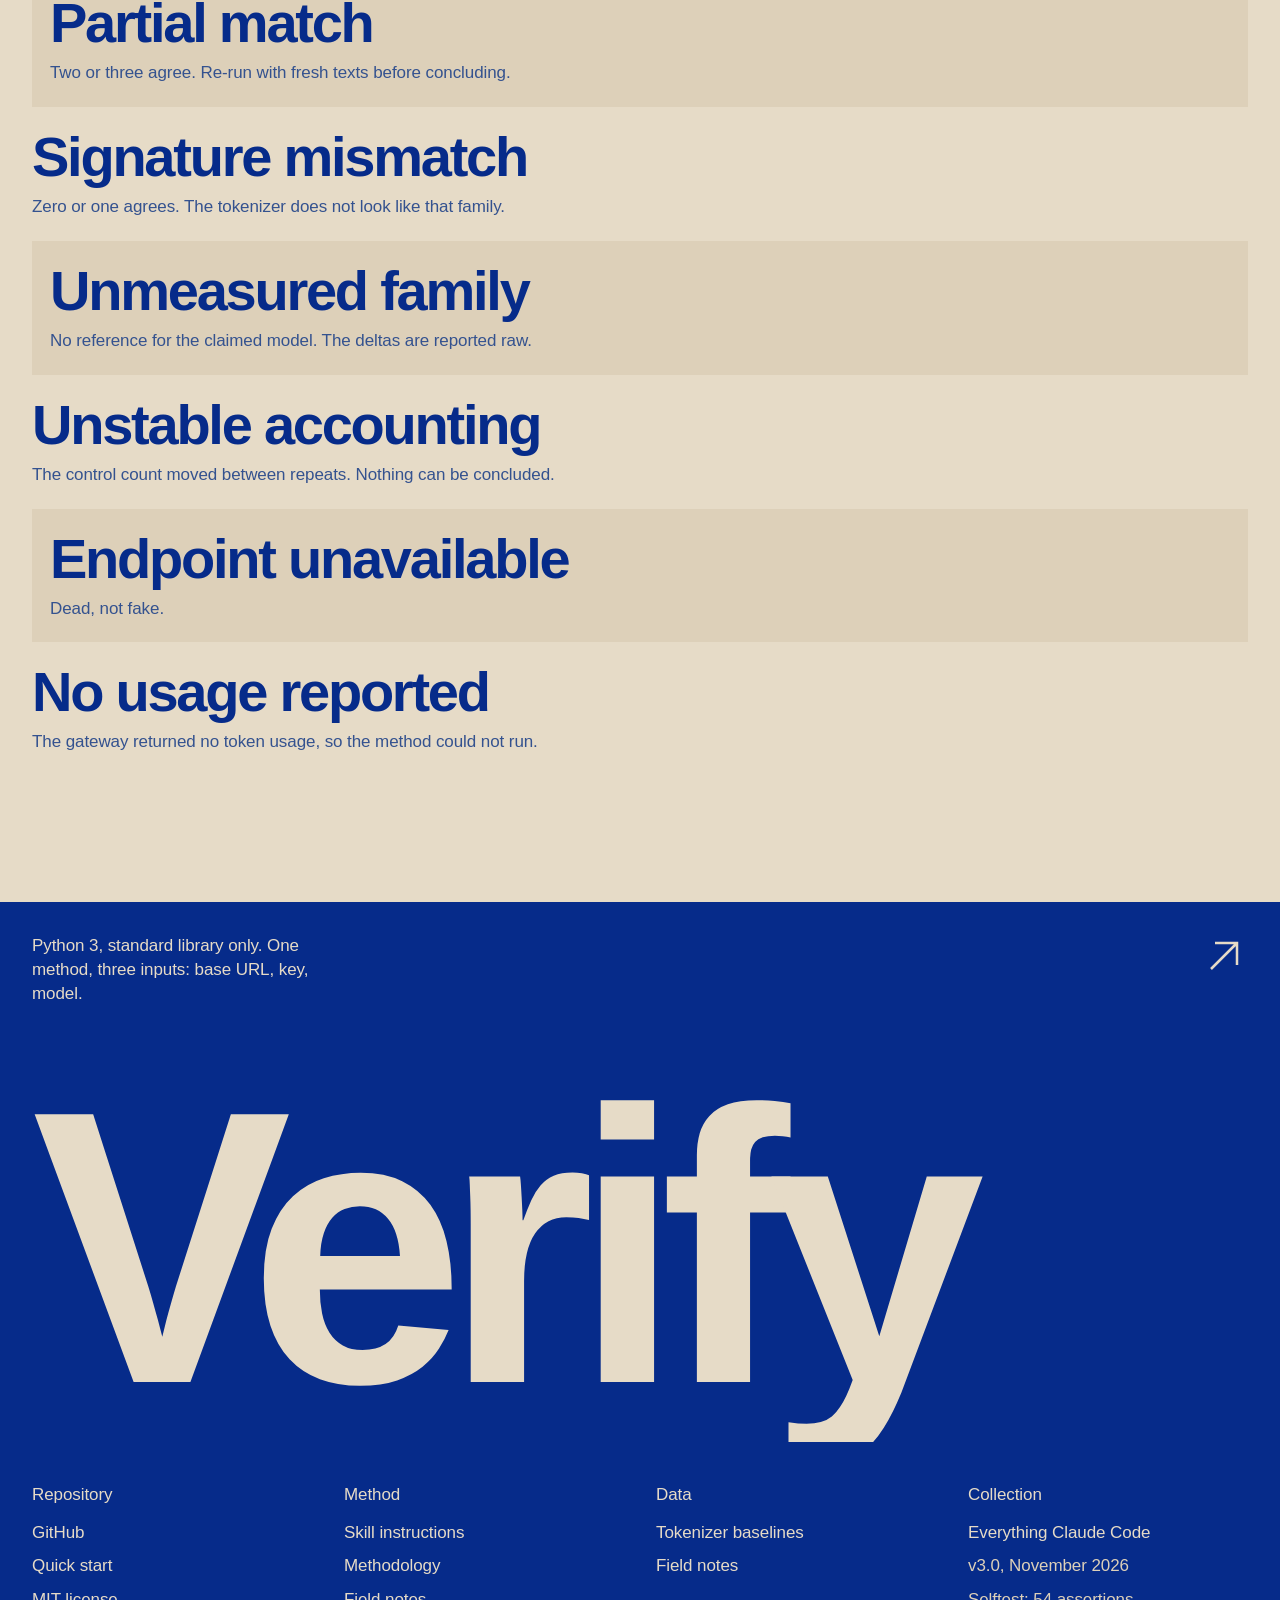
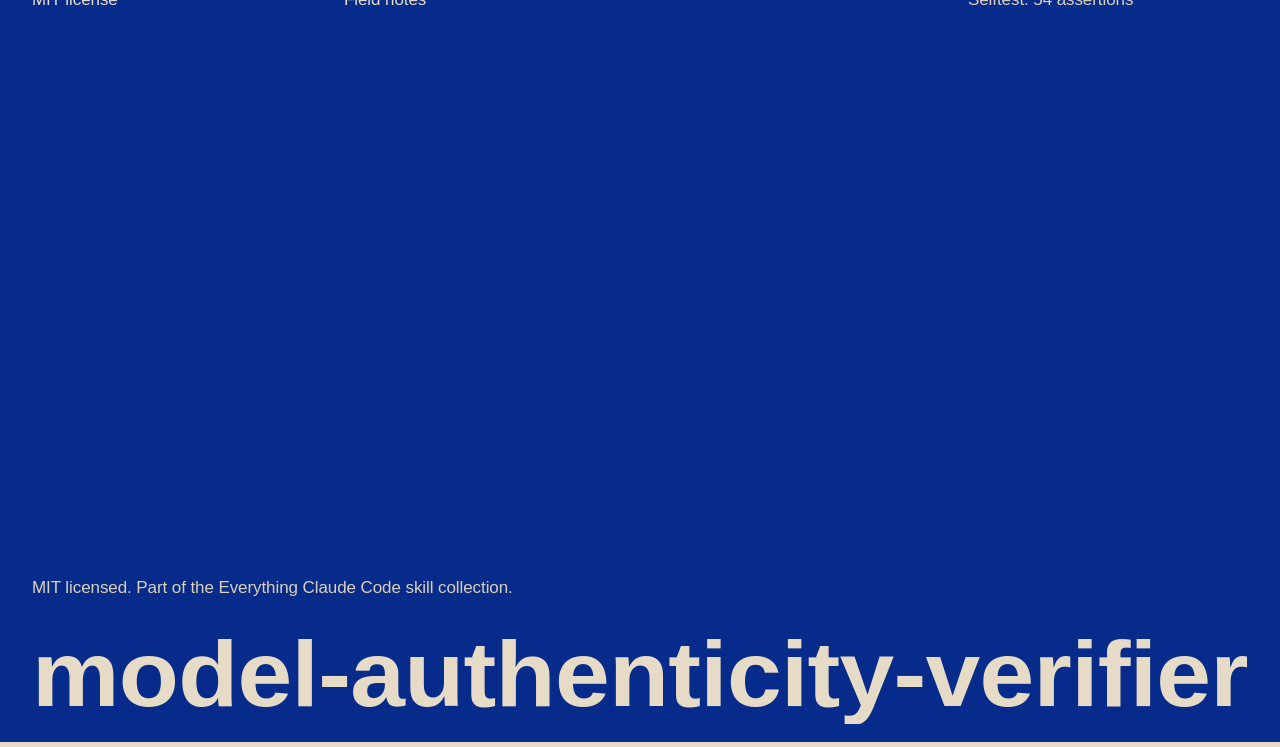
==== commit a0f4a553: "Site: rebuild the one-page site around the single method The site documented six probe families, a c" ====
--- a/docs/index.html
+++ b/docs/index.html
@@ -3,9 +3,16 @@
 <head>
 <meta charset="utf-8">
 <meta name="viewport" content="width=device-width, initial-scale=1">
-<title>Model Authenticity Verifier — label vs. weights</title>
-<meta name="description" content="A black-box audit skill for third-party LLM gateways. Evidence for and against the claimed model identity, with an honest verdict when the evidence runs out.">
+<title>Model Authenticity Verifier — same tokens, same model?</title>
+<meta name="description" content="One method, three inputs: base URL, API key, model id. An input-side tokenizer diff, compared against measured family signatures. Weak evidence, honestly reported.">
 <meta name="color-scheme" content="light">
+<meta property="og:type" content="website">
+<meta property="og:title" content="Model Authenticity Verifier">
+<meta property="og:description" content="Does this gateway tokenize like the family its label claims? One input-side diff against measured signatures, deltas reported raw, verdicts stated plainly.">
+<meta property="og:url" content="https://snnn-011.github.io/model-authenticity-verifier/">
+<meta name="twitter:card" content="summary">
+<link rel="canonical" href="https://snnn-011.github.io/model-authenticity-verifier/">
+<link rel="icon" href="favicon.svg" type="image/svg+xml">
 <link rel="preconnect" href="https://api.fontshare.com">
 <link rel="preconnect" href="https://cdn.fontshare.com" crossorigin>
 <link href="https://api.fontshare.com/v2/css?f[]=switzer@400,500,600&display=swap" rel="stylesheet">
@@ -27,12 +34,12 @@
     </header>
 
     <h1 id="hero-title" class="hero-title">
-      <span class="hero-line line-a">Label vs.</span>
-      <span class="hero-line line-b">weights</span>
+      <span class="hero-line line-a">Same tokens?</span>
+      <span class="hero-line line-b">same model?</span>
     </h1>
 
     <div class="hero-foot">
-      <p class="hero-say">Every gateway label is a claim. Black-box testing cannot see the weights, so this skill collects evidence for and against the claim, and says when the question is still open.</p>
+      <p class="hero-say">Every gateway label is a claim. This tool asks one question about the tokenizer: does this route count tokens like the family it claims to serve?</p>
       <a class="button" href="https://github.com/SNNN-011/model-authenticity-verifier#quick-start">Install the skill</a>
     </div>
   </section>
@@ -40,91 +47,123 @@
   <section class="rules" aria-labelledby="rules-title">
     <h2 id="rules-title" class="visually-hidden">Ground rules</h2>
     <div class="stair">
-      <p class="stair-line" style="--i:0">Self-report is one-way.</p>
-      <p class="stair-line" style="--i:1">Capability needs a baseline.</p>
+      <p class="stair-line" style="--i:0">One text proves nothing.</p>
+      <p class="stair-line" style="--i:1">Usage is testimony.</p>
       <p class="stair-line" style="--i:2">Dead is not fake.</p>
     </div>
-    <p class="rules-note reveal">Eight ground rules from the skill. A contradiction is evidence; agreement is never scored.</p>
-  </section>
-
-  <section class="ledger" id="ledger" aria-labelledby="ledger-title">
+    <p class="rules-note reveal">Six ground rules in SKILL.md. The method answers one question, and hides the other five.</p>
+  </section>
+
+  <section class="matcher" id="matcher" aria-labelledby="matcher-title">
     <div class="section-head">
-      <h2 id="ledger-title" class="reveal">Weigh the evidence.</h2>
-      <p class="lede reveal">Six findings from the October 2026 session, abridged. Toggle them and the verdict updates with the rule the report uses. Service findings never move identity.</p>
-    </div>
-
-    <div class="ledger-grid">
-      <form class="ledger-form" id="evidence-form" data-ui>
-        <table class="ledger-table">
-          <caption class="visually-hidden">Evidence ledger demo. Each finding has a strength and a direction.</caption>
+      <h2 id="matcher-title" class="reveal">Match the signature.</h2>
+      <p class="lede reveal">Type the deltas your route reported. The matcher scores them against the four measured family signatures, per text, within max(2, ceil(0.08 x reference)).</p>
+    </div>
+
+    <div class="matcher-grid">
+      <form class="matcher-form" id="signature-form" data-ui>
+        <table class="sig-table">
+          <caption class="visually-hidden">Reference tokenizer signatures, deltas for texts T1 to T5. A text matches a family when its delta is within max(2, ceil(0.08 of the reference)) of the reference.</caption>
           <thead>
             <tr>
-              <th scope="col">Finding</th>
-              <th scope="col">Tag</th>
+              <th scope="col">Family</th>
+              <th scope="col">Signature</th>
+              <th scope="col">Match</th>
+              <th scope="col"><span class="visually-hidden">Load</span></th>
             </tr>
           </thead>
           <tbody>
-            <tr class="group-row"><th colspan="2" scope="colgroup">Identity evidence</th></tr>
-            <tr>
-              <td><label class="finding"><input type="checkbox" data-kind="identity" data-dir="against" data-weight="strong" data-short="self-report"><span>Five or more samples name OpenAI under a <code>deepseek/*</code> label</span></label></td>
-              <td><span class="tag tag-against">Strong against</span></td>
-            </tr>
-            <tr>
-              <td><label class="finding"><input type="checkbox" data-kind="identity" data-dir="against" data-weight="moderate" data-short="cutoff"><span>The cutoff answer changes between identical requests</span></label></td>
-              <td><span class="tag tag-against">Moderate against</span></td>
-            </tr>
-            <tr>
-              <td><label class="finding"><input type="checkbox" data-kind="identity" data-dir="for" data-weight="moderate" data-short="battery" checked><span>Battery 8/8 and the 120,000-character needle pass</span></label></td>
-              <td><span class="tag tag-for">Moderate for</span></td>
-            </tr>
-            <tr class="group-row"><th colspan="2" scope="colgroup">Service findings</th></tr>
-            <tr>
-              <td><label class="finding"><input type="checkbox" data-kind="service" data-dir="against" data-weight="strong" data-short="logprobs" checked><span>Logprobs stripped on both routes</span></label></td>
-              <td><span class="tag tag-service">Service</span></td>
-            </tr>
-            <tr>
-              <td><label class="finding"><input type="checkbox" data-kind="service" data-dir="against" data-weight="moderate" data-short="budget" checked><span><code>max_tokens</code> 5 or 10 returns 502, reasoning budget exhausted</span></label></td>
-              <td><span class="tag tag-service">Service</span></td>
+            <tr>
+              <td data-label="Family">anthropic-core</td>
+              <td data-label="Signature"><span class="sig-nums">45 40 35 45 47</span><br><span class="sig-models">claude-opus-4.7, claude-opus-4.8, claude-opus-5, claude-sonnet-5</span></td>
+              <td data-label="Match"><span class="sig-match" data-family="anthropic-core">&mdash;</span></td>
+              <td data-label="Load"><button type="button" class="load-btn" data-load="45,40,35,45,47" aria-label="Load the anthropic-core signature 45 40 35 45 47 into the inputs">Load</button></td>
+            </tr>
+            <tr>
+              <td data-label="Family">anthropic-4.6</td>
+              <td data-label="Signature"><span class="sig-nums">35 34 29 46 47</span><br><span class="sig-models">claude-opus-4.6, claude-sonnet-4.6</span></td>
+              <td data-label="Match"><span class="sig-match" data-family="anthropic-4.6">&mdash;</span></td>
+              <td data-label="Load"><button type="button" class="load-btn" data-load="35,34,29,46,47" aria-label="Load the anthropic-4.6 signature 35 34 29 46 47 into the inputs">Load</button></td>
+            </tr>
+            <tr>
+              <td data-label="Family">openai</td>
+              <td data-label="Signature"><span class="sig-nums">24 24 22 30 29</span><br><span class="sig-models">gpt-5.6-terra, gpt-5.6-sol</span></td>
+              <td data-label="Match"><span class="sig-match" data-family="openai">&mdash;</span></td>
+              <td data-label="Load"><button type="button" class="load-btn" data-load="24,24,22,30,29" aria-label="Load the openai signature 24 24 22 30 29 into the inputs">Load</button></td>
+            </tr>
+            <tr>
+              <td data-label="Family">deepseek</td>
+              <td data-label="Signature"><span class="sig-nums">27 26 23 32 25</span><br><span class="sig-models">deepseek-v4-pro, deepseek-v4.1-flash-1017</span></td>
+              <td data-label="Match"><span class="sig-match" data-family="deepseek">&mdash;</span></td>
+              <td data-label="Load"><button type="button" class="load-btn" data-load="27,26,23,32,25" aria-label="Load the deepseek signature 27 26 23 32 25 into the inputs">Load</button></td>
+            </tr>
+            <tr class="sig-excluded">
+              <td data-label="Family">deepseek-v4-flash</td>
+              <td data-label="Signature">no usable reference<br><span class="sig-models">nondeterministic usage accounting; excluded from matching</span></td>
+              <td data-label="Match">excluded</td>
+              <td data-label="Load"><span class="load-none">No reference</span></td>
             </tr>
           </tbody>
         </table>
+
+        <fieldset class="delta-field">
+          <legend class="delta-legend">Your five deltas, tokens(T) - tokens("a")</legend>
+          <div class="delta-grid">
+            <div class="delta-cell">
+              <label for="d1">T1</label>
+              <input type="number" id="d1" name="d1" inputmode="numeric" min="0" max="10000" step="1" placeholder="0">
+              <span class="delta-name">id+accuse</span>
+            </div>
+            <div class="delta-cell">
+              <label for="d2">T2</label>
+              <input type="number" id="d2" name="d2" inputmode="numeric" min="0" max="10000" step="1" placeholder="0">
+              <span class="delta-name">jv+price</span>
+            </div>
+            <div class="delta-cell">
+              <label for="d3">T3</label>
+              <input type="number" id="d3" name="d3" inputmode="numeric" min="0" max="10000" step="1" placeholder="0">
+              <span class="delta-name">code</span>
+            </div>
+            <div class="delta-cell">
+              <label for="d4">T4</label>
+              <input type="number" id="d4" name="d4" inputmode="numeric" min="0" max="10000" step="1" placeholder="0">
+              <span class="delta-name">cjk+emoji</span>
+            </div>
+            <div class="delta-cell">
+              <label for="d5">T5</label>
+              <input type="number" id="d5" name="d5" inputmode="numeric" min="0" max="10000" step="1" placeholder="0">
+              <span class="delta-name">arab+misc</span>
+            </div>
+          </div>
+        </fieldset>
+
+        <p class="delta-rule">Tolerance per text: max(2, ceil(0.08 x reference)). A text matches a family when its delta falls within tolerance. Verdict from the best family: 4 or 5 of 5 is SIGNATURE MATCH, 2 or 3 is PARTIAL MATCH, 0 or 1 is SIGNATURE MISMATCH.</p>
       </form>
 
-      <aside class="verdict" data-ui aria-labelledby="verdict-word" aria-live="polite" aria-atomic="true">
-        <p class="verdict-word" id="verdict-word">Service degradation detected</p>
-        <p class="verdict-say" id="verdict-say">The model may be genuine, but it is capped or mutated.</p>
-        <p class="verdict-count" id="verdict-count">Identity: 1 for, 0 against. Service: 2 against.</p>
-        <p class="verdict-driver" id="verdict-driver">Decided by: logprobs, reasoning budget.</p>
+      <aside class="verdict" data-ui aria-labelledby="matcher-word" aria-live="polite" aria-atomic="true">
+        <p class="verdict-word" id="matcher-word">Type five deltas.</p>
+        <p class="verdict-say" id="matcher-say">The matcher scores each family as soon as all five inputs carry a number.</p>
+        <p class="verdict-count" id="matcher-count">Matches per family appear here.</p>
+        <p class="verdict-driver" id="matcher-driver">Tolerance: max(2, ceil(0.08 x reference)). Weak evidence: same dialect, not the same weights.</p>
       </aside>
     </div>
 
-    <p class="fineprint reveal">Black-box testing cannot prove authenticity. Consistent means no contradiction was found, not that the model is genuine.</p>
-    <noscript><p class="fineprint">The live verdict needs JavaScript. The table above shows the default selection.</p></noscript>
+    <p class="fineprint reveal">Usage numbers are testimony, not measurement. A signature match gates the counting dialect; it never proves the weights. Re-run with fresh texts before concluding anything.</p>
+    <noscript><p class="fineprint">The live matcher needs JavaScript. The table above carries the same data: the tolerance rule and the four signatures are all you need to score by hand.</p></noscript>
   </section>
 
   <section class="method" id="method" aria-labelledby="method-title">
     <h2 id="method-title" class="reveal">How a run goes</h2>
 
-    <div class="bar reveal" data-ui role="img" aria-label="Probe stages by duration: price check 30 seconds, wrapper and service audit 2 to 3 minutes, capability battery 3 to 5 minutes, self-report 1 minute.">
-      <div class="seg seg-a" style="--grow:1.5">
-        <span class="seg-time">30 seconds</span>
-        <span class="seg-what">Price check. Opus at $0.001/M is a story, not a model.</span>
-      </div>
-      <div class="seg seg-b" style="--grow:2.5">
-        <span class="seg-time">2 to 3 minutes</span>
-        <span class="seg-what">Wrapper and service audit: fields, headers, token overhead, hidden caps.</span>
-      </div>
-      <div class="seg seg-c" style="--grow:4">
-        <span class="seg-time">3 to 5 minutes</span>
-        <span class="seg-what">Seedable battery plus a 120,000-character needle at two depths.</span>
-      </div>
-      <div class="seg seg-d" style="--grow:1.5">
-        <span class="seg-time">1 minute</span>
-        <span class="seg-what">Identity and cutoff, sampled twice. Only a contradiction counts.</span>
-      </div>
-    </div>
-
-    <p class="bar-note reveal">The fifth step needs the official key: the same prompts against the vendor endpoint, compared at temperature 0. It is the strongest check a user can run, and it still cannot prove weights.</p>
+    <ol class="steps">
+      <li class="reveal"><strong>Control.</strong> One prompt-only request carrying the single character "a".</li>
+      <li class="reveal"><strong>Probe set.</strong> Five prompt-only requests: mixed-script prose, Javanese with a price, a code one-liner, Chinese with emoji, Arabic with symbols.</li>
+      <li class="reveal"><strong>Subtract.</strong> delta(T) = tokens(T) - tokens("a"), so the path's template and system-prompt overhead cancels out.</li>
+      <li class="reveal"><strong>Compare.</strong> Each delta against the measured signature of the claimed model's family.</li>
+      <li class="reveal"><strong>Read.</strong> Four or five of five texts agree, and you have a signature match. Weak evidence, but evidence.</li>
+    </ol>
+
+    <p class="method-note reveal">Provenance: the reference signatures were measured on 2026-10-29 on a text set of the same composition (id+accuse, jv+price, code, cjk+emoji, arab+misc); the exact strings live only on the audit machine. The collector's built-in texts are public stand-ins with the same composition, so an exact match is indicative, and a deviation has to be re-measured before it counts.</p>
 
     <h3 id="strength-title" class="reveal">What a signal is worth</h3>
     <table class="strength" aria-labelledby="strength-title">
@@ -134,11 +173,7 @@
       <tbody>
         <tr><td data-label="Signal">Inspected weights, embedded fingerprint</td><td data-label="Weight">Definitive</td><td data-label="Needs">Owner cooperation or weight access</td></tr>
         <tr><td data-label="Signal">TEE attestation</td><td data-label="Weight">Definitive</td><td data-label="Needs">Provider runs attested hardware</td></tr>
-        <tr><td data-label="Signal">Differential against the official endpoint</td><td data-label="Weight">Strong</td><td data-label="Needs">Official API key</td></tr>
-        <tr><td data-label="Signal">Logprobs distribution</td><td data-label="Weight">Strong</td><td data-label="Needs">Both endpoints expose logprobs</td></tr>
-        <tr><td data-label="Signal">Capability battery, long context</td><td data-label="Weight">Moderate</td><td data-label="Needs">Working endpoint</td></tr>
-        <tr><td data-label="Signal">Tokenizer signature</td><td data-label="Weight">Weak</td><td data-label="Needs">A baseline, cross-checked</td></tr>
-        <tr><td data-label="Signal">Self-report identity, cutoff</td><td data-label="Weight">Strong only when contradictory</td><td data-label="Needs">Working endpoint</td></tr>
+        <tr><td data-label="Signal">Tokenizer signature, measured family</td><td data-label="Weight">Weak</td><td data-label="Needs">Working endpoint, same path for control and probes</td></tr>
       </tbody>
     </table>
   </section>
@@ -146,77 +181,80 @@
   <section class="probes" id="probes" aria-labelledby="probes-title">
     <div class="probe-col">
       <h2 id="probes-title" class="reveal">Probe reference</h2>
-      <p class="probe-intro reveal">One flag selects each family. The default set is infra, service, caps, self.</p>
-
-      <p class="probe-group reveal">Infrastructure and service</p>
-      <ul class="probe-list">
-        <li class="reveal"><code>--probes infra</code><span>wrapper fields, x-headers, catalog, token overhead</span></li>
-        <li class="reveal"><code>--probes service</code><span>hidden caps, response mutation, reasoning passthrough</span></li>
-        <li class="reveal"><code>--probes caps</code><span>seedable battery, dual-depth needle at 25% and 75%</span></li>
-        <li class="reveal"><code>--probes self</code><span>identity and cutoff, sampled twice</span></li>
-      </ul>
-
-      <p class="probe-group reveal">Differential</p>
-      <ul class="probe-list">
-        <li class="reveal"><code>--baseline-base</code><span>same prompts against the official endpoint, temperature 0</span></li>
-        <li class="reveal"><code>--logprobs</code><span>top-1 next token, delta logprob, needs both routes</span></li>
-      </ul>
-
-      <p class="probe-group reveal">Reports</p>
-      <ul class="probe-list">
-        <li class="reveal"><code>--seed N</code><span>reproduce the battery and needle exactly</span></li>
-        <li class="reveal"><code>--out file.json</code><span>full machine-readable report, keys never written</span></li>
+      <p class="probe-intro reveal">One command, three required inputs. Flags only tune the run.</p>
+
+      <p class="probe-group reveal">The three inputs</p>
+      <ul class="probe-list">
+        <li class="reveal"><code>--base</code><span>gateway root, e.g. https://gw.example.com/v1</span></li>
+        <li class="reveal"><code>--model</code><span>the model id the gateway claims to serve</span></li>
+        <li class="reveal"><code>--key</code><span>or env VERIFY_API_KEY; never printed, never written to the report</span></li>
+      </ul>
+
+      <p class="probe-group reveal">Repeats</p>
+      <ul class="probe-list">
+        <li class="reveal"><code>--repeat N</code><span>repeat the probe set, catches unstable usage accounting</span></li>
+      </ul>
+
+      <p class="probe-group reveal">Report</p>
+      <ul class="probe-list">
+        <li class="reveal"><code>--out FILE</code><span>full JSON report, keys never written</span></li>
+      </ul>
+
+      <p class="probe-group reveal">Pacing</p>
+      <ul class="probe-list">
+        <li class="reveal"><code>--sleep S</code><span>seconds between requests, default 2</span></li>
+        <li class="reveal"><code>--timeout S</code><span>per-request timeout, default 60</span></li>
+      </ul>
+
+      <p class="probe-group reveal">Offline</p>
+      <ul class="probe-list">
+        <li class="reveal"><code>selftest</code><span>offline check, no key, no network</span></li>
       </ul>
     </div>
 
     <figure class="terminal reveal" data-ui>
       <pre><code><span class="t-prompt">$</span> python scripts/verify_gateway.py selftest
-SELFTEST (v2.2): 75 passed, 0 failed
+SELFTEST (v3.0): 54 passed, 0 failed
 
 <span class="t-prompt">$</span> VERIFY_API_KEY=sk-... python scripts/verify_gateway.py \
     --base https://gw.example.com/v1 --model "vendor/model-id"
 <span class="caret" aria-hidden="true"></span></code></pre>
-      <figcaption>The offline check runs without a key or a network. 75 assertions, Python standard library only.</figcaption>
+      <figcaption>The offline check runs without a key or a network. 54 assertions, Python standard library only.</figcaption>
     </figure>
   </section>
 
   <section class="signatures" id="signatures" aria-labelledby="signatures-title">
     <div class="shelf-head">
       <h2 id="signatures-title" class="reveal">Measured tokenizer signatures</h2>
-      <p class="shelf-note reveal">Input-side delta for texts T1 to T5, measured on the audited gateway, 2026-10-29. A match is weak evidence: usage is forgeable. Family agreement across several texts is the only useful reading.</p>
-    </div>
-
-    <ul class="shelf reveal" data-ui aria-label="Models with a measured tokenizer baseline">
-      <li class="spine fam-anthropic"><a href="https://github.com/SNNN-011/model-authenticity-verifier/blob/main/references/tokenizer-baselines-2026-10.md"><span class="spine-name">claude-opus-4.7</span><span class="spine-delta">45 40 35 45 47</span></a></li>
-      <li class="spine fam-anthropic"><a href="https://github.com/SNNN-011/model-authenticity-verifier/blob/main/references/tokenizer-baselines-2026-10.md"><span class="spine-name">claude-opus-4.8</span><span class="spine-delta">45 40 35 45 47</span></a></li>
-      <li class="spine fam-anthropic"><a href="https://github.com/SNNN-011/model-authenticity-verifier/blob/main/references/tokenizer-baselines-2026-10.md"><span class="spine-name">claude-opus-5</span><span class="spine-delta">45 40 35 45 47</span></a></li>
-      <li class="spine fam-anthropic"><a href="https://github.com/SNNN-011/model-authenticity-verifier/blob/main/references/tokenizer-baselines-2026-10.md"><span class="spine-name">claude-sonnet-5</span><span class="spine-delta">45 40 35 45 47</span></a></li>
-      <li class="spine fam-anthropic"><a href="https://github.com/SNNN-011/model-authenticity-verifier/blob/main/references/tokenizer-baselines-2026-10.md"><span class="spine-name">claude-opus-4.6</span><span class="spine-delta">35 34 29 46 47</span></a></li>
-      <li class="spine fam-anthropic"><a href="https://github.com/SNNN-011/model-authenticity-verifier/blob/main/references/tokenizer-baselines-2026-10.md"><span class="spine-name">claude-sonnet-4.6</span><span class="spine-delta">35 34 29 46 47</span></a></li>
-      <li class="spine fam-openai"><a href="https://github.com/SNNN-011/model-authenticity-verifier/blob/main/references/tokenizer-baselines-2026-10.md"><span class="spine-name">gpt-5.6-terra</span><span class="spine-delta">24 24 22 30 29</span></a></li>
-      <li class="spine fam-openai"><a href="https://github.com/SNNN-011/model-authenticity-verifier/blob/main/references/tokenizer-baselines-2026-10.md"><span class="spine-name">gpt-5.6-sol</span><span class="spine-delta">24 24 22 30 29</span></a></li>
-      <li class="spine fam-deepseek"><a href="https://github.com/SNNN-011/model-authenticity-verifier/blob/main/references/tokenizer-baselines-2026-10.md"><span class="spine-name">deepseek-v4-pro</span><span class="spine-delta">27 26 23 32 25</span></a></li>
-      <li class="spine fam-deepseek"><a href="https://github.com/SNNN-011/model-authenticity-verifier/blob/main/references/tokenizer-baselines-2026-10.md"><span class="spine-name">deepseek-v4.1-flash-1017</span><span class="spine-delta">27 26 23 32 25</span></a></li>
-      <li class="spine fam-deepseek"><a href="https://github.com/SNNN-011/model-authenticity-verifier/blob/main/references/tokenizer-baselines-2026-10.md"><span class="spine-name">deepseek-v4-flash</span><span class="spine-delta spine-anomaly">anomalous, do not use</span></a></li>
+      <p class="shelf-note reveal">Measured 2026-10-29 on the audited gateway, 11 of 32 models. Deltas are tokens(T) - tokens("a") on the same path.</p>
+    </div>
+
+    <ul class="shelf reveal" data-ui aria-label="Family signatures measured on the audited gateway">
+      <li class="spine fam-anthropic"><a href="https://github.com/SNNN-011/model-authenticity-verifier/blob/main/references/tokenizer-baselines-2026-10.md"><span class="spine-name">anthropic-core</span><span class="spine-delta">45 40 35 45 47</span></a></li>
+      <li class="spine fam-anthropic"><a href="https://github.com/SNNN-011/model-authenticity-verifier/blob/main/references/tokenizer-baselines-2026-10.md"><span class="spine-name">anthropic-4.6</span><span class="spine-delta">35 34 29 46 47</span></a></li>
+      <li class="spine fam-openai"><a href="https://github.com/SNNN-011/model-authenticity-verifier/blob/main/references/tokenizer-baselines-2026-10.md"><span class="spine-name">openai</span><span class="spine-delta">24 24 22 30 29</span></a></li>
+      <li class="spine fam-deepseek"><a href="https://github.com/SNNN-011/model-authenticity-verifier/blob/main/references/tokenizer-baselines-2026-10.md"><span class="spine-name">deepseek</span><span class="spine-delta">27 26 23 32 25</span></a></li>
+      <li class="spine fam-excluded"><a href="https://github.com/SNNN-011/model-authenticity-verifier/blob/main/references/tokenizer-baselines-2026-10.md"><span class="spine-name">deepseek-v4-flash</span><span class="spine-delta spine-anomaly">no usable reference</span></a></li>
     </ul>
 
-    <p class="shelf-legend reveal">Sand spines: Anthropic. Slate: OpenAI. Pale: DeepSeek. The anomalous run is marked on its spine. 11 of 32 models were measured; the rest are still open.</p>
+    <p class="shelf-legend reveal">Sand spines: Anthropic families. anthropic-core covers claude-opus-4.7, claude-opus-4.8, claude-opus-5, claude-sonnet-5; anthropic-4.6 covers claude-opus-4.6 and claude-sonnet-4.6. Slate: openai, gpt-5.6-terra and gpt-5.6-sol. Pale: deepseek, deepseek-v4-pro and deepseek-v4.1-flash-1017. The marked spine is excluded from matching: deepseek-v4-flash showed nondeterministic usage accounting, so no usable reference exists. 11 of 32 models were measured; the rest are still open.</p>
   </section>
 
   <section class="verdicts" aria-labelledby="verdicts-title">
-    <h2 id="verdicts-title" class="reveal">Six verdicts.</h2>
+    <h2 id="verdicts-title" class="reveal">Seven verdicts.</h2>
     <dl class="verdict-list">
-      <div class="verdict-row reveal"><dt>Contradictions found</dt><dd>Hard evidence against the label. Do not trust it.</dd></div>
-      <div class="verdict-row reveal"><dt>Identity tensions found</dt><dd>Mixed signals. Investigate the listed items.</dd></div>
-      <div class="verdict-row reveal"><dt>Service degradation detected</dt><dd>The model may be genuine, but it is capped or mutated.</dd></div>
-      <div class="verdict-row reveal"><dt>Consistent</dt><dd>No contradiction found. Not proof of authenticity.</dd></div>
-      <div class="verdict-row reveal"><dt>Inconclusive</dt><dd>No evidence in either direction.</dd></div>
-      <div class="verdict-row reveal"><dt>Endpoint unavailable</dt><dd>Dead, not fake. Report it as dead.</dd></div>
+      <div class="verdict-row reveal"><dt>Signature match</dt><dd>Four or five of five texts agree with the claimed family's signature. Weak evidence: same dialect, not the same weights.</dd></div>
+      <div class="verdict-row reveal"><dt>Partial match</dt><dd>Two or three agree. Re-run with fresh texts before concluding.</dd></div>
+      <div class="verdict-row reveal"><dt>Signature mismatch</dt><dd>Zero or one agrees. The tokenizer does not look like that family.</dd></div>
+      <div class="verdict-row reveal"><dt>Unmeasured family</dt><dd>No reference for the claimed model. The deltas are reported raw.</dd></div>
+      <div class="verdict-row reveal"><dt>Unstable accounting</dt><dd>The control count moved between repeats. Nothing can be concluded.</dd></div>
+      <div class="verdict-row reveal"><dt>Endpoint unavailable</dt><dd>Dead, not fake.</dd></div>
+      <div class="verdict-row reveal"><dt>No usage reported</dt><dd>The gateway returned no token usage, so the method could not run.</dd></div>
     </dl>
   </section>
 
   <a class="cta" href="https://github.com/SNNN-011/model-authenticity-verifier">
-    <span class="cta-note">Python 3, standard library only. Clone it, point it at a gateway, read the ledger.</span>
+    <span class="cta-note">Python 3, standard library only. One method, three inputs: base URL, key, model.</span>
     <svg class="cta-arrow" width="48" height="48" viewBox="0 0 48 48" aria-hidden="true" focusable="false"><path d="M11 37 37 11M15 11h22v22" fill="none" stroke="currentColor" stroke-width="2.5"/></svg>
     <span class="cta-word">Verify</span>
   </a>
@@ -233,27 +271,26 @@
       </ul>
     </div>
     <div class="foot-col">
-      <p>Reference</p>
+      <p>Method</p>
       <ul>
         <li><a href="https://github.com/SNNN-011/model-authenticity-verifier/blob/main/SKILL.md">Skill instructions</a></li>
         <li><a href="https://github.com/SNNN-011/model-authenticity-verifier/blob/main/references/methodology.md">Methodology</a></li>
-        <li><a href="https://github.com/SNNN-011/model-authenticity-verifier/blob/main/references/probe-sessions-october2026.md">Field notes</a></li>
+        <li><a href="https://github.com/SNNN-011/model-authenticity-verifier/blob/main/references/field-notes-2026-10.md">Field notes</a></li>
       </ul>
     </div>
     <div class="foot-col">
-      <p>Evidence</p>
+      <p>Data</p>
       <ul>
         <li><a href="https://github.com/SNNN-011/model-authenticity-verifier/blob/main/references/tokenizer-baselines-2026-10.md">Tokenizer baselines</a></li>
-        <li><a href="https://github.com/SNNN-011/model-authenticity-verifier/blob/main/references/probe-sessions-july2026.md">July 2026</a></li>
-        <li><a href="https://github.com/SNNN-011/model-authenticity-verifier/blob/main/references/probe-sessions-october2026.md">October 2026</a></li>
+        <li><a href="https://github.com/SNNN-011/model-authenticity-verifier/blob/main/references/field-notes-2026-10.md">Field notes</a></li>
       </ul>
     </div>
     <div class="foot-col">
       <p>Collection</p>
       <ul>
         <li><a href="https://github.com/affaan-m/ECC">Everything Claude Code</a></li>
-        <li><span>v2.2, October 2026</span></li>
-        <li><span>Selftest: 75 assertions</span></li>
+        <li><span>v3.0, November 2026</span></li>
+        <li><span>Selftest: 54 assertions</span></li>
       </ul>
     </div>
   </div>
--- a/docs/style.css
+++ b/docs/style.css
@@ -9,7 +9,7 @@
   --head: 92px;
   --statement: 36px;
   --body: 1.0625rem;
-  --small: 0.875rem;
+  --small: 1.0625rem;
 
   --margin: clamp(16px, 2.5vw, 40px);
   --section: clamp(96px, 14vh, 200px);
@@ -253,94 +253,145 @@
   letter-spacing: -0.025em;
 }
 
-/* ---------- ledger ---------- */
-
-.ledger {
+/* ---------- matcher ---------- */
+
+.matcher {
   padding: var(--section) var(--margin);
   background: var(--bg);
 }
 
-.ledger .section-head { margin-bottom: clamp(48px, 7vw, 88px); }
-
-.ledger-grid {
+.matcher .section-head { margin-bottom: clamp(48px, 7vw, 88px); }
+
+.matcher-grid {
   display: grid;
   grid-template-columns: minmax(0, 1.65fr) minmax(280px, 1fr);
   gap: clamp(32px, 5vw, 80px);
   align-items: start;
 }
 
-.ledger-table {
+.sig-table {
   width: 100%;
   border-collapse: collapse;
   text-align: left;
 }
 
-.ledger-table th,
-.ledger-table td {
+.sig-table th,
+.sig-table td {
   text-align: left;
   vertical-align: top;
-}
-
-.ledger-table thead th {
+  padding: 14px 12px;
+}
+
+.sig-table thead th {
   font-size: var(--small);
   font-weight: 500;
   color: var(--muted);
-  padding: 0 0 10px;
-}
-
-.ledger-table thead th:last-child { text-align: right; }
-
-.ledger-table tbody td {
-  padding: 16px 16px;
-  background: transparent;
-}
-
-.ledger-table tbody tr:nth-child(even) td { background: var(--surface); }
-
-.ledger-table tbody td:first-child { padding-left: 18px; }
-.ledger-table tbody td:last-child { padding-right: 18px; text-align: right; }
-
-.ledger-table .group-row th {
-  padding: 34px 0 8px;
+  padding-bottom: 10px;
+}
+
+.sig-table tbody tr:nth-child(even) td { background: var(--surface); }
+
+.sig-table tr.sig-excluded td { color: var(--muted); }
+
+.sig-nums {
+  font-variant-numeric: tabular-nums;
+  letter-spacing: 0.02em;
+  white-space: nowrap;
+}
+
+.sig-models {
+  display: inline-block;
+  margin-top: 4px;
+  font-size: 17px;
+  line-height: 1.35;
+  color: var(--muted);
+}
+
+.sig-match { font-variant-numeric: tabular-nums; }
+
+.load-btn {
+  display: inline-block;
+  background: var(--ink);
+  color: var(--bg);
+  border: 0;
+  padding: 12px 16px;
+  font-family: var(--font);
+  font-size: 17px;
+  font-weight: 500;
+  cursor: pointer;
+  transition: background-color 160ms var(--ease), color 160ms var(--ease);
+}
+
+.load-btn:hover { background: var(--muted); color: var(--bg); }
+
+.load-btn:active { background: var(--muted); transform: translateY(1px); }
+
+.load-btn:focus-visible {
+  outline: 2px solid var(--ink);
+  outline-offset: 3px;
+}
+
+.load-none {
+  font-size: 17px;
+  color: var(--muted);
+}
+
+.delta-field {
+  margin: clamp(36px, 5vw, 56px) 0 0;
+  padding: 0;
+  border: 0;
+}
+
+.delta-legend {
+  padding: 0;
+  font-size: 17px;
+  color: var(--muted);
+}
+
+.delta-grid {
+  display: grid;
+  grid-template-columns: repeat(5, minmax(0, 1fr));
+  gap: 6px;
+  margin-top: 14px;
+}
+
+.delta-cell { display: flex; flex-direction: column; gap: 6px; }
+
+.delta-cell label {
+  font-size: 17px;
+  font-weight: 500;
+}
+
+.delta-cell input {
+  width: 100%;
+  min-height: 52px;
+  padding: 12px 10px;
+  border: 0;
+  background: var(--surface);
+  color: var(--ink);
+  font-family: var(--font);
+  font-size: 17px;
+  font-variant-numeric: tabular-nums;
+}
+
+.delta-cell input:focus-visible {
+  outline: 2px solid var(--ink);
+  outline-offset: 2px;
+}
+
+.delta-name {
   font-size: 14px;
-  font-weight: 500;
-  color: var(--muted);
-  background: transparent;
-}
-
-.ledger-table tbody tr.group-row:nth-child(even) th { background: transparent; }
-
-.finding {
-  display: flex;
-  align-items: flex-start;
-  gap: 14px;
-  cursor: pointer;
-  font-size: var(--body);
-  line-height: 1.4;
-}
-
-.finding input {
-  flex: none;
-  width: 19px;
-  height: 19px;
-  margin: 3px 0 0;
-  accent-color: var(--ink);
-  cursor: pointer;
-}
-
-.tag {
-  display: inline-block;
-  font-size: 14px;
-  line-height: 1.2;
-  padding: 5px 8px;
-  white-space: nowrap;
-}
-
-.tag-against { background: var(--ink); color: var(--bg); }
-
-.tag-for { background: var(--bg); color: var(--ink); }
-
-.tag-service { padding: 5px 0; color: var(--muted); }
+  line-height: 1.3;
+  color: var(--muted);
+}
+
+.delta-rule {
+  margin-top: 18px;
+  font-size: 17px;
+  line-height: 1.5;
+  color: var(--muted);
+  max-width: 64ch;
+}
 
 .verdict {
   position: sticky;
@@ -400,46 +451,44 @@
   background: var(--surface);
 }
 
-.bar {
+.steps {
+  list-style: none;
+  margin: clamp(40px, 6vw, 64px) 0 0;
+  padding: 0;
+  counter-reset: step;
+  max-width: 1100px;
+}
+
+.steps li {
   display: flex;
-  gap: 6px;
-  height: clamp(230px, 26vh, 300px);
-  margin-top: clamp(40px, 6vw, 64px);
-}
-
-.seg {
-  flex-grow: var(--grow);
-  flex-basis: 0;
-  min-width: 14%;
-  display: flex;
-  flex-direction: column;
-  justify-content: space-between;
-  padding: clamp(14px, 1.6vw, 22px);
-}
-
-.seg-a { background: var(--bg); color: var(--ink); }
-.seg-b { background: var(--ink); color: var(--bg); }
-.seg-c { background: var(--muted); color: var(--bg); }
-.seg-d { background: var(--bg); color: var(--ink); }
-
-.seg-time {
-  font-size: var(--statement);
+  gap: clamp(20px, 3vw, 44px);
+  align-items: baseline;
+  padding: 20px 0;
+  counter-increment: step;
+  font-size: 17px;
+  line-height: 1.5;
+  max-width: 62ch;
+}
+
+.steps li::before {
+  content: counter(step);
+  font-size: 56px;
   line-height: 1;
-  letter-spacing: -0.025em;
-  font-weight: 500;
-}
-
-.seg-what {
-  font-size: var(--body);
-  line-height: 1.35;
-  max-width: 24ch;
-}
-
-.bar-note {
-  margin-top: 32px;
-  font-size: 17px;
-  line-height: 1.45;
-  max-width: 64ch;
+  letter-spacing: -0.04em;
+  font-weight: 600;
+  color: var(--ink);
+  font-variant-numeric: tabular-nums;
+  flex: none;
+}
+
+.steps li strong { font-weight: 600; }
+
+.method-note {
+  margin-top: 36px;
+  font-size: 17px;
+  line-height: 1.5;
+  color: var(--muted);
+  max-width: 74ch;
 }
 
 .method h3 { margin-top: clamp(72px, 9vw, 120px); }
@@ -497,7 +546,7 @@
 
 .probe-group {
   margin-top: 44px;
-  font-size: 14px;
+  font-size: 17px;
   color: var(--muted);
 }
 
@@ -521,7 +570,7 @@
 }
 
 .probe-list span {
-  font-size: 14px;
+  font-size: 17px;
   line-height: 1.35;
   color: var(--muted);
   text-align: right;
@@ -541,7 +590,7 @@
   white-space: pre-wrap;
   overflow-wrap: break-word;
   font-family: monospace;
-  font-size: 14px;
+  font-size: 17px;
   line-height: 1.65;
 }
 
@@ -634,7 +683,7 @@
   position: absolute;
   bottom: 16px;
   right: 14px;
-  font-size: 14px;
+  font-size: 17px;
   letter-spacing: 0.02em;
   font-variant-numeric: tabular-nums;
   white-space: nowrap;
@@ -645,6 +694,7 @@
 .fam-anthropic { background: var(--bg); color: var(--ink); }
 .fam-openai { background: var(--muted); color: var(--bg); }
 .fam-deepseek { background: var(--surface); color: var(--ink); }
+.fam-excluded { background: var(--surface); color: var(--muted); }
 
 .spine:hover,
 .spine:focus-within { transform: translateY(-10px); }
@@ -760,7 +810,7 @@
 
 .foot-col p {
   margin: 0 0 12px;
-  font-size: 14px;
+  font-size: 17px;
   font-weight: 500;
 }
 
@@ -771,7 +821,7 @@
   display: flex;
   flex-direction: column;
   gap: 8px;
-  font-size: 14px;
+  font-size: 17px;
 }
 
 .foot-col a { text-decoration: none; }
@@ -801,6 +851,33 @@
 
 .foot-mark text { font-size: 92px; }
 
+/* ---------- 404 ---------- */
+
+.miss {
+  min-height: 100svh;
+  display: flex;
+  flex-direction: column;
+  justify-content: center;
+  align-items: flex-start;
+  gap: 30px;
+  padding: 40px var(--margin);
+  background: var(--bg);
+}
+
+.miss-word {
+  font-size: var(--display);
+  line-height: 0.95;
+  letter-spacing: -0.05em;
+  font-weight: 600;
+}
+
+.miss-say {
+  font-size: var(--body);
+  max-width: 52ch;
+}
+
+.miss .button { align-self: flex-start; }
+
 /* ---------- tablet ---------- */
 
 @media (max-width: 1200px) {
@@ -819,7 +896,7 @@
 
   .terminal { max-width: 560px; }
 
-  .ledger-grid { grid-template-columns: minmax(0, 1fr); }
+  .matcher-grid { grid-template-columns: minmax(0, 1fr); }
 
   .lede { font-size: 17px; line-height: 1.5; }
 
@@ -863,20 +940,51 @@
 
   .lede { font-size: var(--body); line-height: 1.5; max-width: 46ch; }
 
-  .bar {
-    flex-direction: column;
-    height: auto;
-    min-height: 0;
-  }
-
-  .seg {
-    flex: 0 0 auto;
-    min-width: 0;
-    min-height: 88px;
-    padding: 16px;
-  }
-
-  .seg-what { max-width: 34ch; }
+  .steps li::before { font-size: 36px; }
+
+  .delta-grid { grid-template-columns: repeat(5, minmax(0, 1fr)); gap: 4px; }
+
+  .delta-cell input { padding: 12px 4px; }
+
+  .delta-name { font-size: 14px; overflow-wrap: anywhere; }
+
+  .sig-table thead {
+    position: absolute;
+    clip-path: inset(50%);
+  }
+
+  .sig-table,
+  .sig-table tbody,
+  .sig-table tr,
+  .sig-table td {
+    display: block;
+    width: 100%;
+  }
+
+  .sig-table tr { padding: 12px 0; }
+
+  .sig-table tbody td {
+    padding: 2px 0;
+    background: transparent;
+  }
+
+  .sig-table tbody tr:nth-child(even) {
+    padding-left: 0;
+    padding-right: 0;
+  }
+
+  .sig-table tbody tr:nth-child(even) td { background: transparent; }
+
+  .sig-table td[data-label]::before {
+    content: attr(data-label) ": ";
+    color: var(--muted);
+    font-size: 14px;
+  }
+
+  .sig-table td[data-label="Load"]::before,
+  .sig-table td[data-label="Match"]::before { content: none; }
+
+  .load-btn { min-height: 44px; }
 
   .strength thead { display: none; }
 
@@ -887,7 +995,7 @@
 
   .strength tbody tr:nth-child(odd) td { background: transparent; }
 
-  .strength tbody tr:nth-child(odd) { background: var(--bg); }
+  .strength tbody tr:nth-child(odd) { background: transparent; }
 
   .strength td { display: block; padding: 2px 14px; }
 
@@ -900,46 +1008,6 @@
   }
 
   .strength td:nth-child(2) { white-space: normal; }
-
-  .ledger-table thead {
-    position: absolute;
-    clip-path: inset(50%);
-  }
-
-  .ledger-table,
-  .ledger-table tbody,
-  .ledger-table tr,
-  .ledger-table td {
-    display: block;
-    width: 100%;
-  }
-
-  .ledger-table tr { padding: 14px 0; }
-
-  .ledger-table tbody td {
-    padding: 0;
-    background: transparent;
-  }
-
-  .ledger-table tbody tr:nth-child(even) {
-    background: var(--surface);
-  }
-
-  .ledger-table tbody tr:nth-child(even) td { background: transparent; }
-
-  .ledger-table tbody td:first-child { padding-left: 0; }
-
-  .ledger-table tbody td:last-child {
-    padding: 0 0 0 33px;
-    margin-top: 8px;
-    text-align: left;
-  }
-
-  .ledger-table .group-row th {
-    padding: 26px 0 6px;
-  }
-
-  .ledger-table tbody tr.group-row:nth-child(even) { background: transparent; }
 
   .probe-list li {
     flex-direction: column;
@@ -979,7 +1047,7 @@
     padding: 18px 0;
   }
 
-  .verdict-row:nth-child(even) { padding-left: 14px; padding-right: 14px; }
+  .verdict-row:nth-child(even) { padding-left: 0; padding-right: 0; background: transparent; }
 
   .cta { min-height: 46svh; }
 
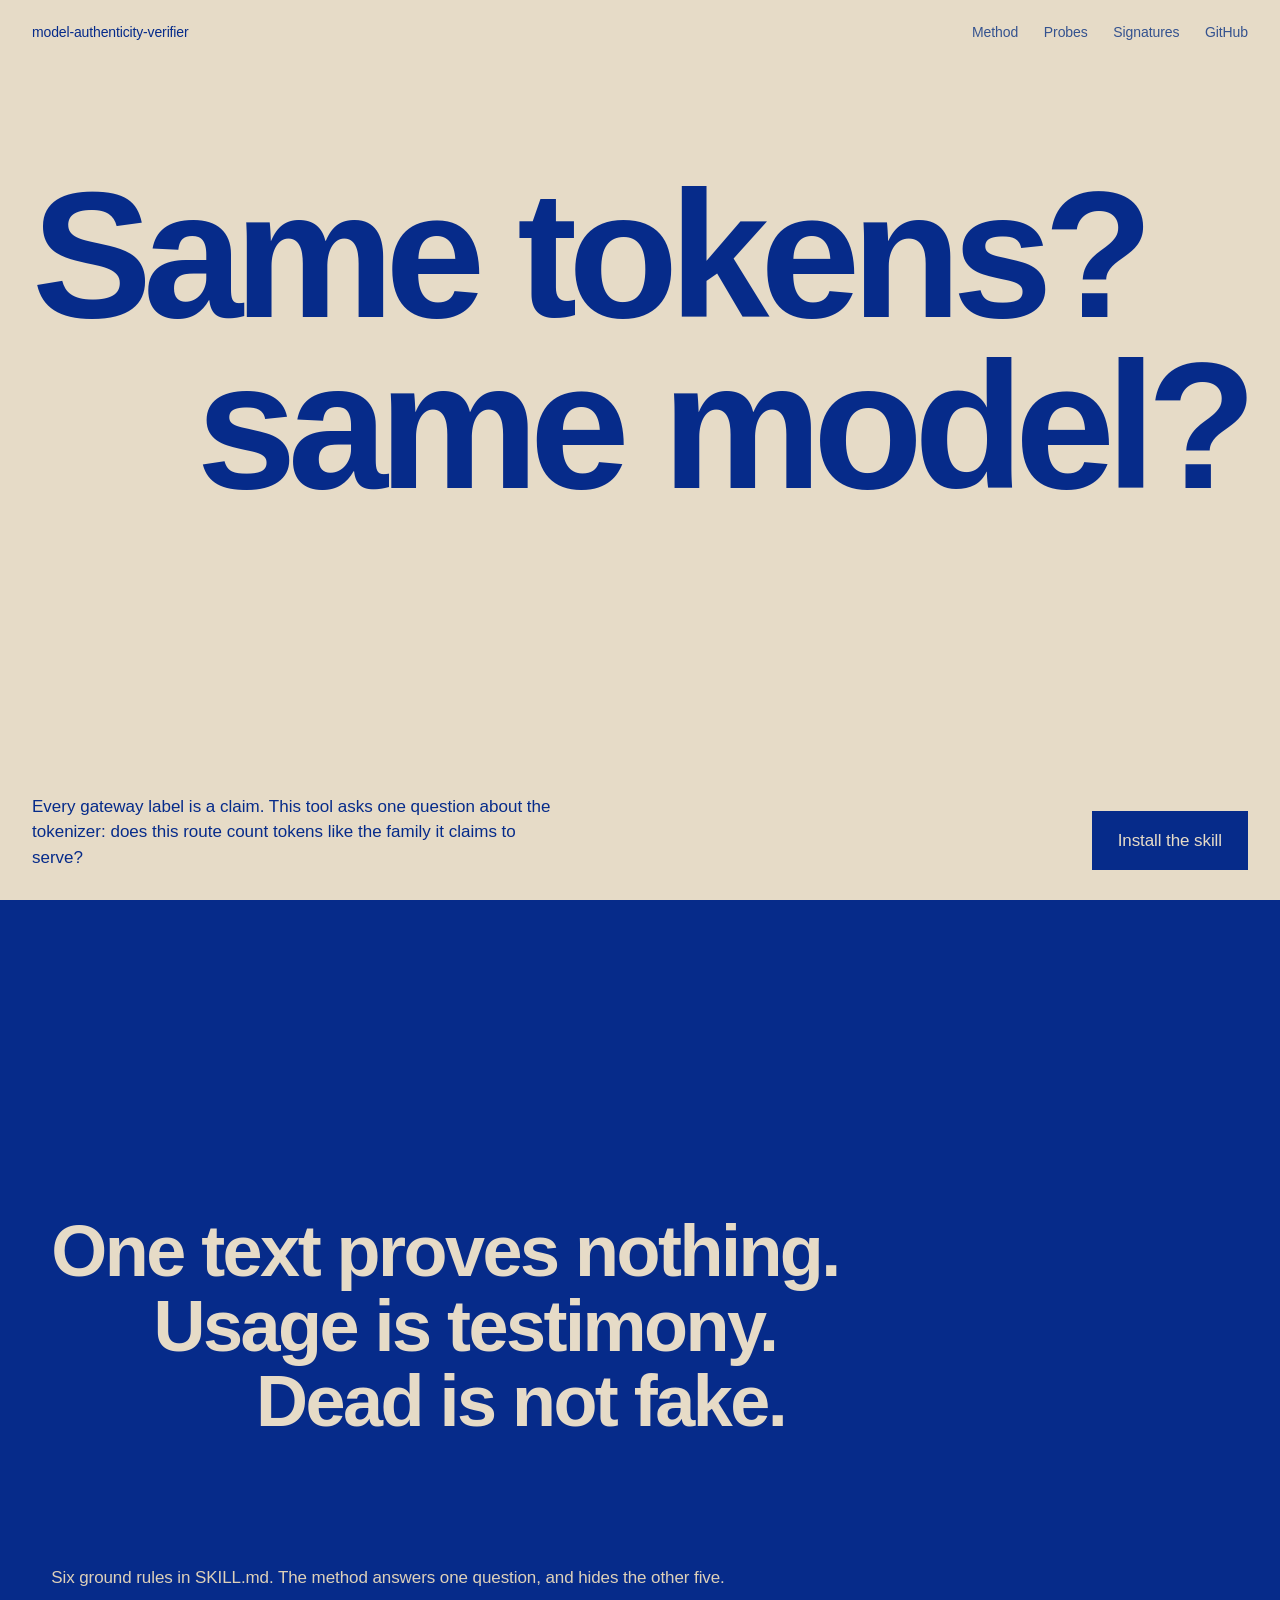
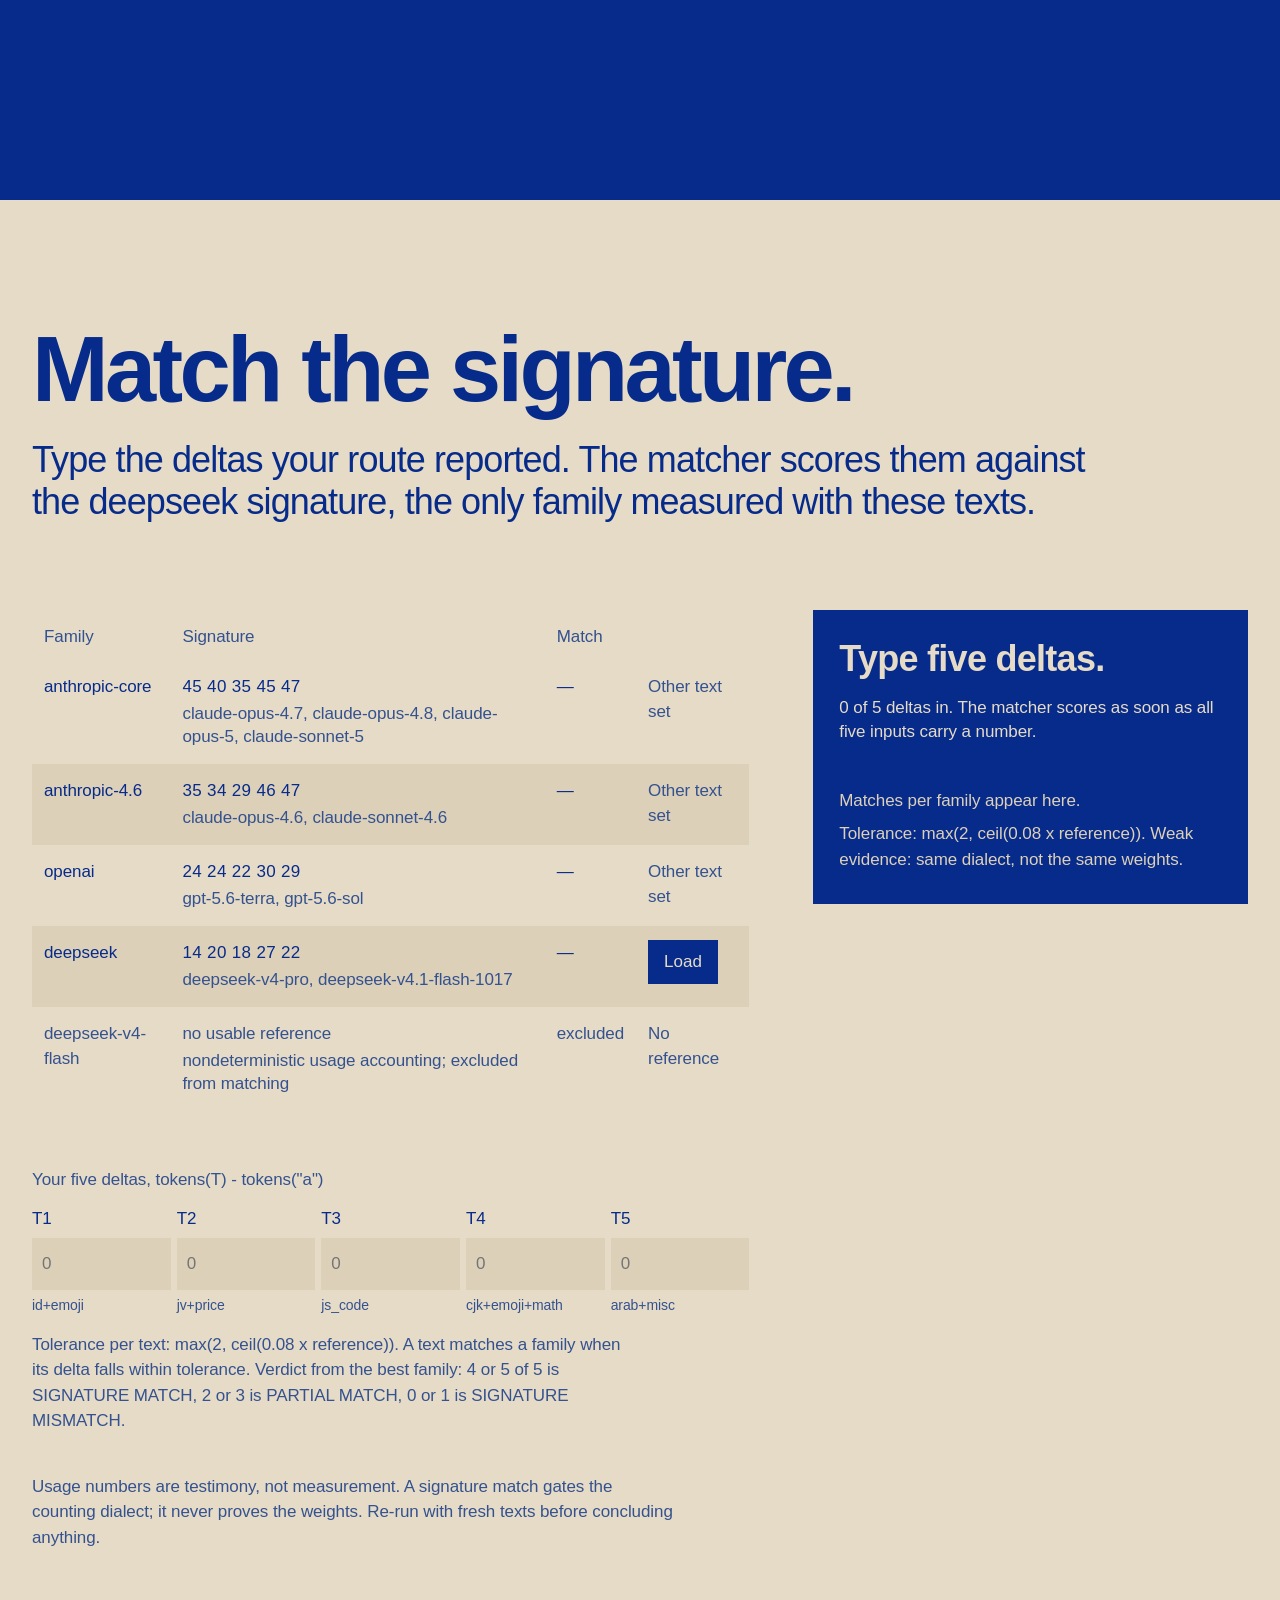
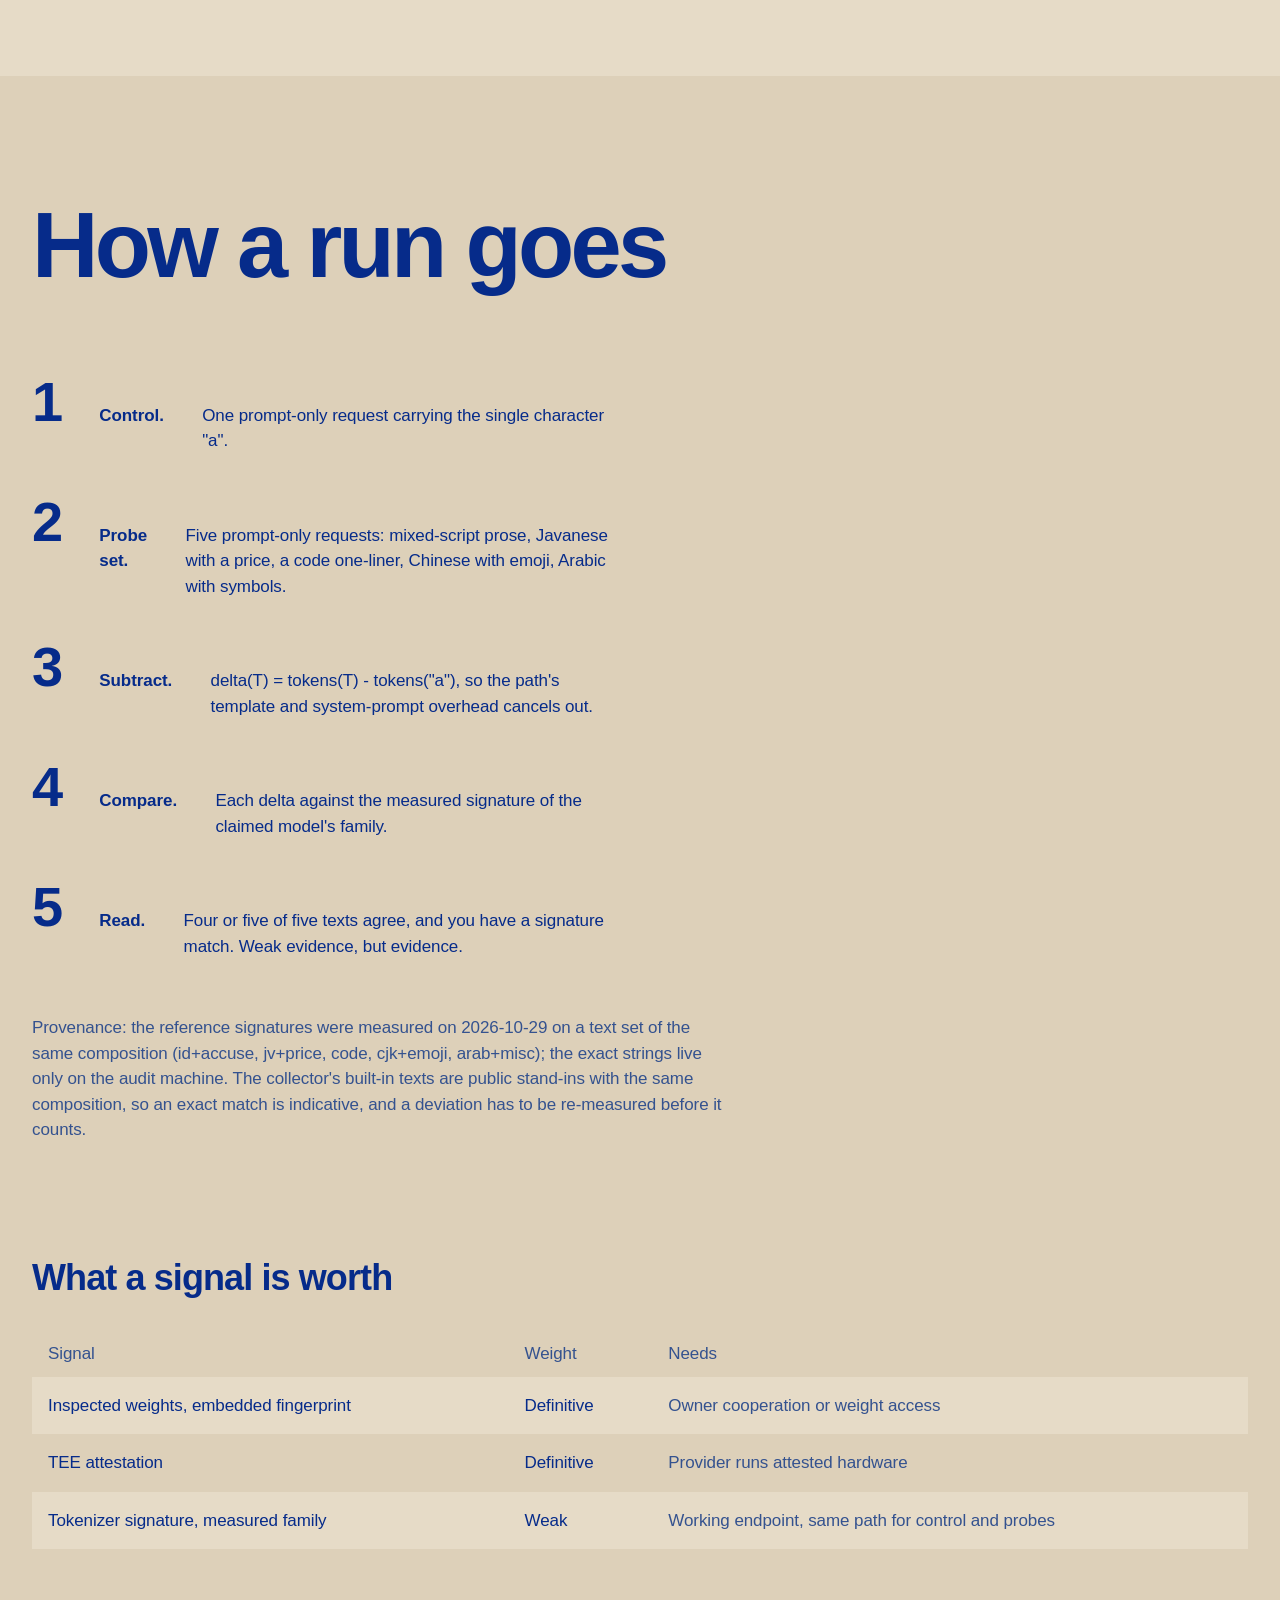
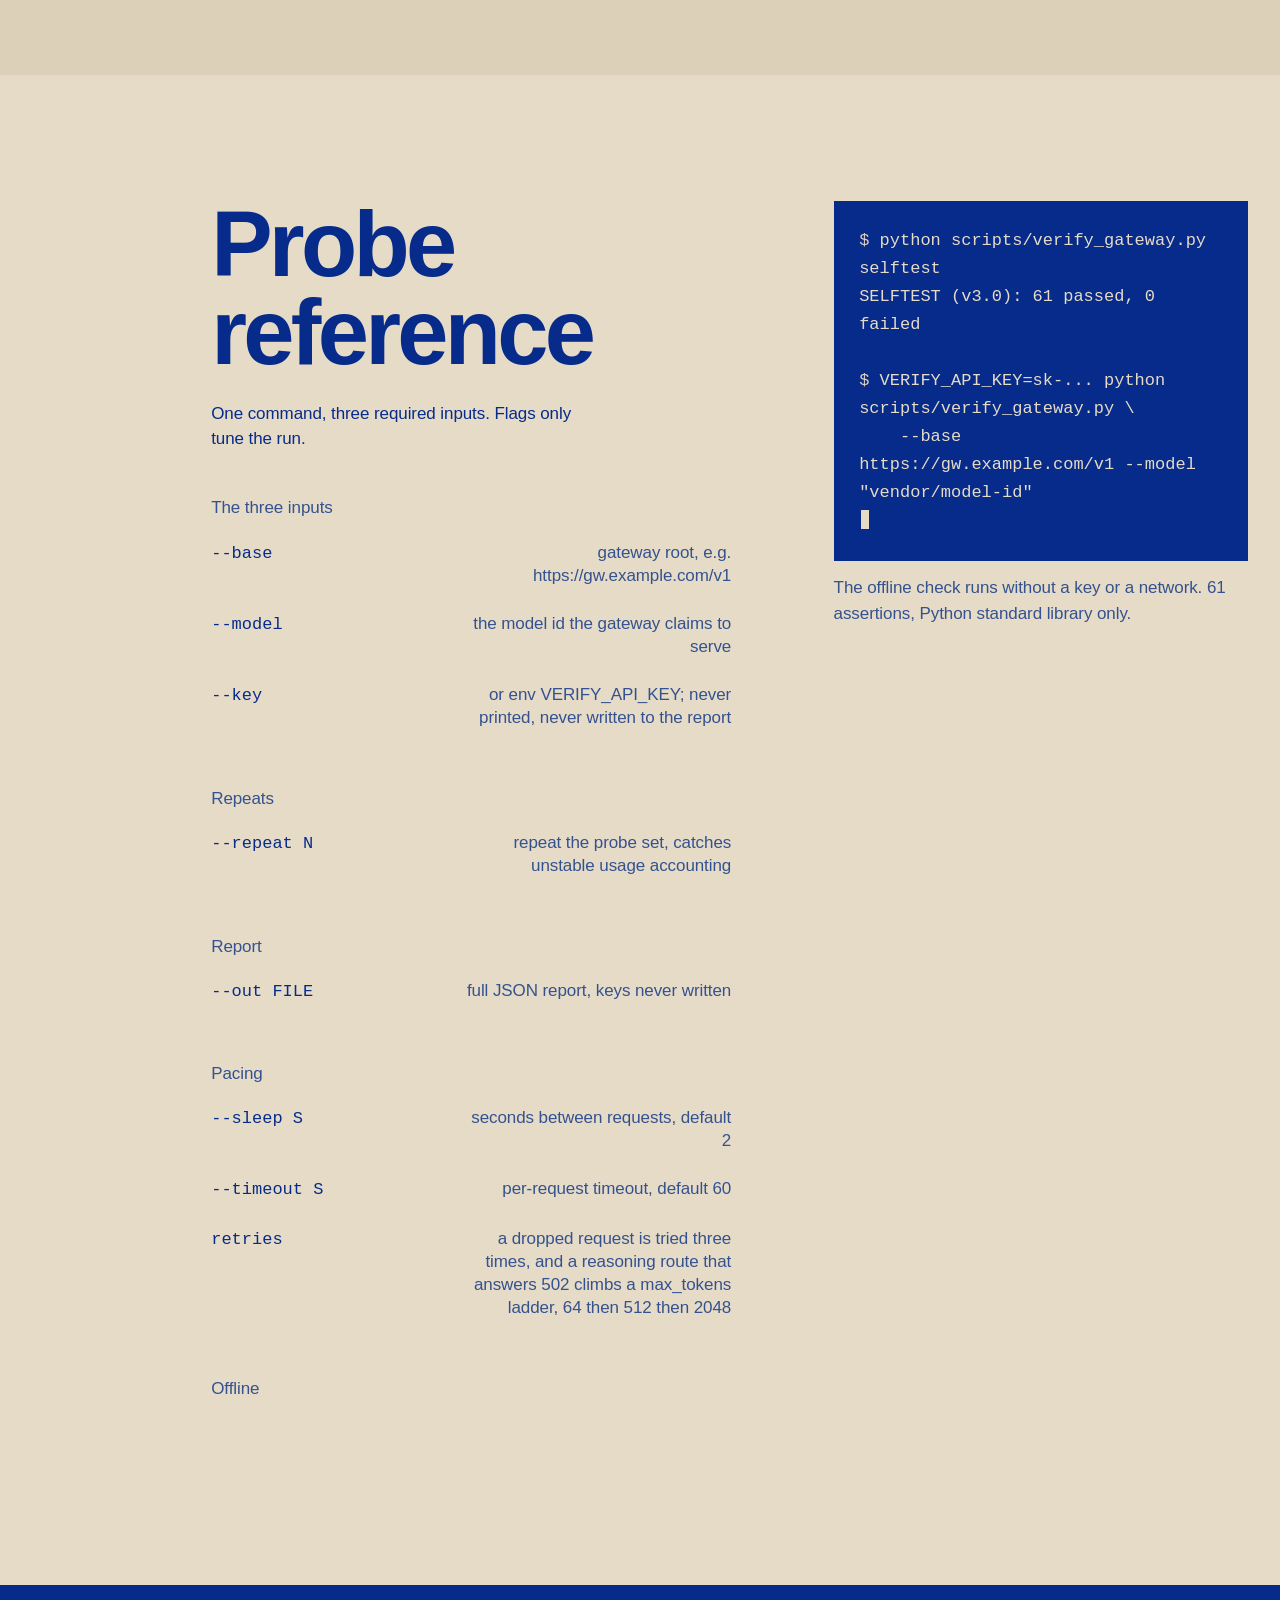
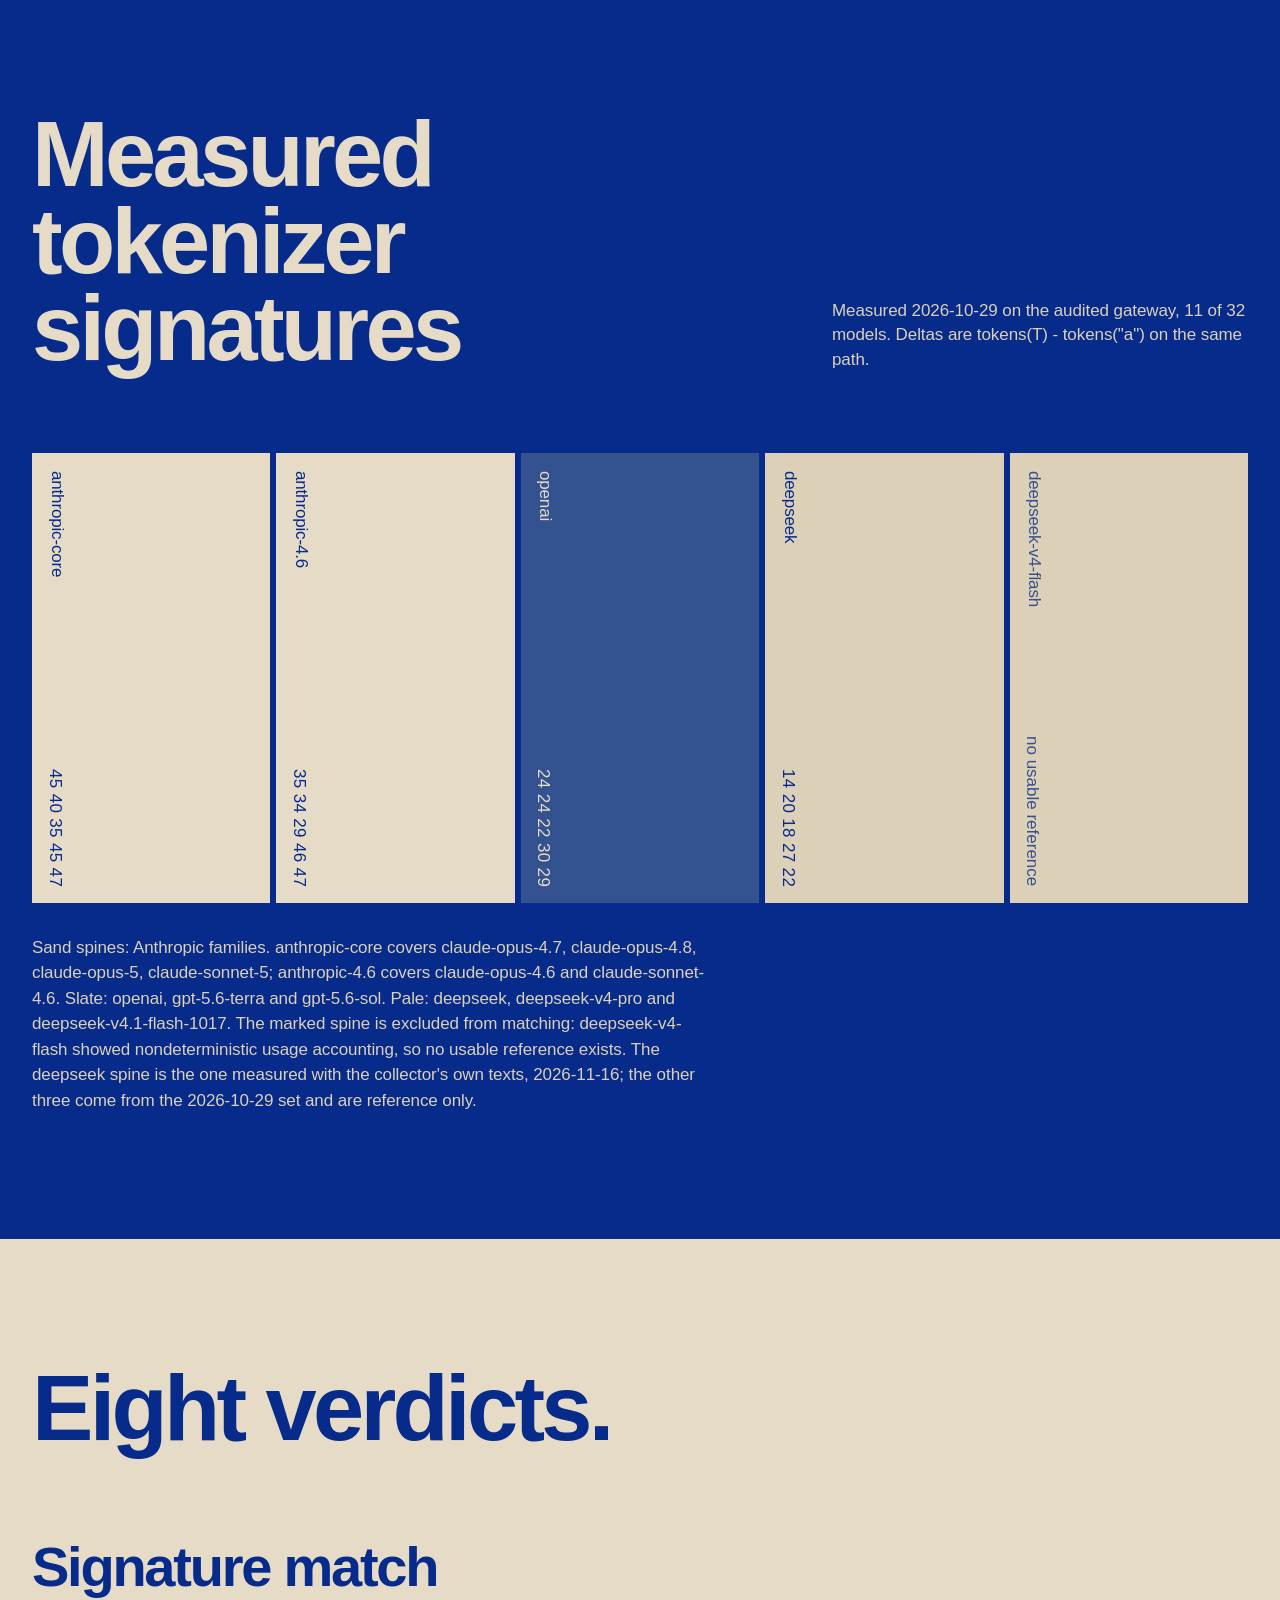
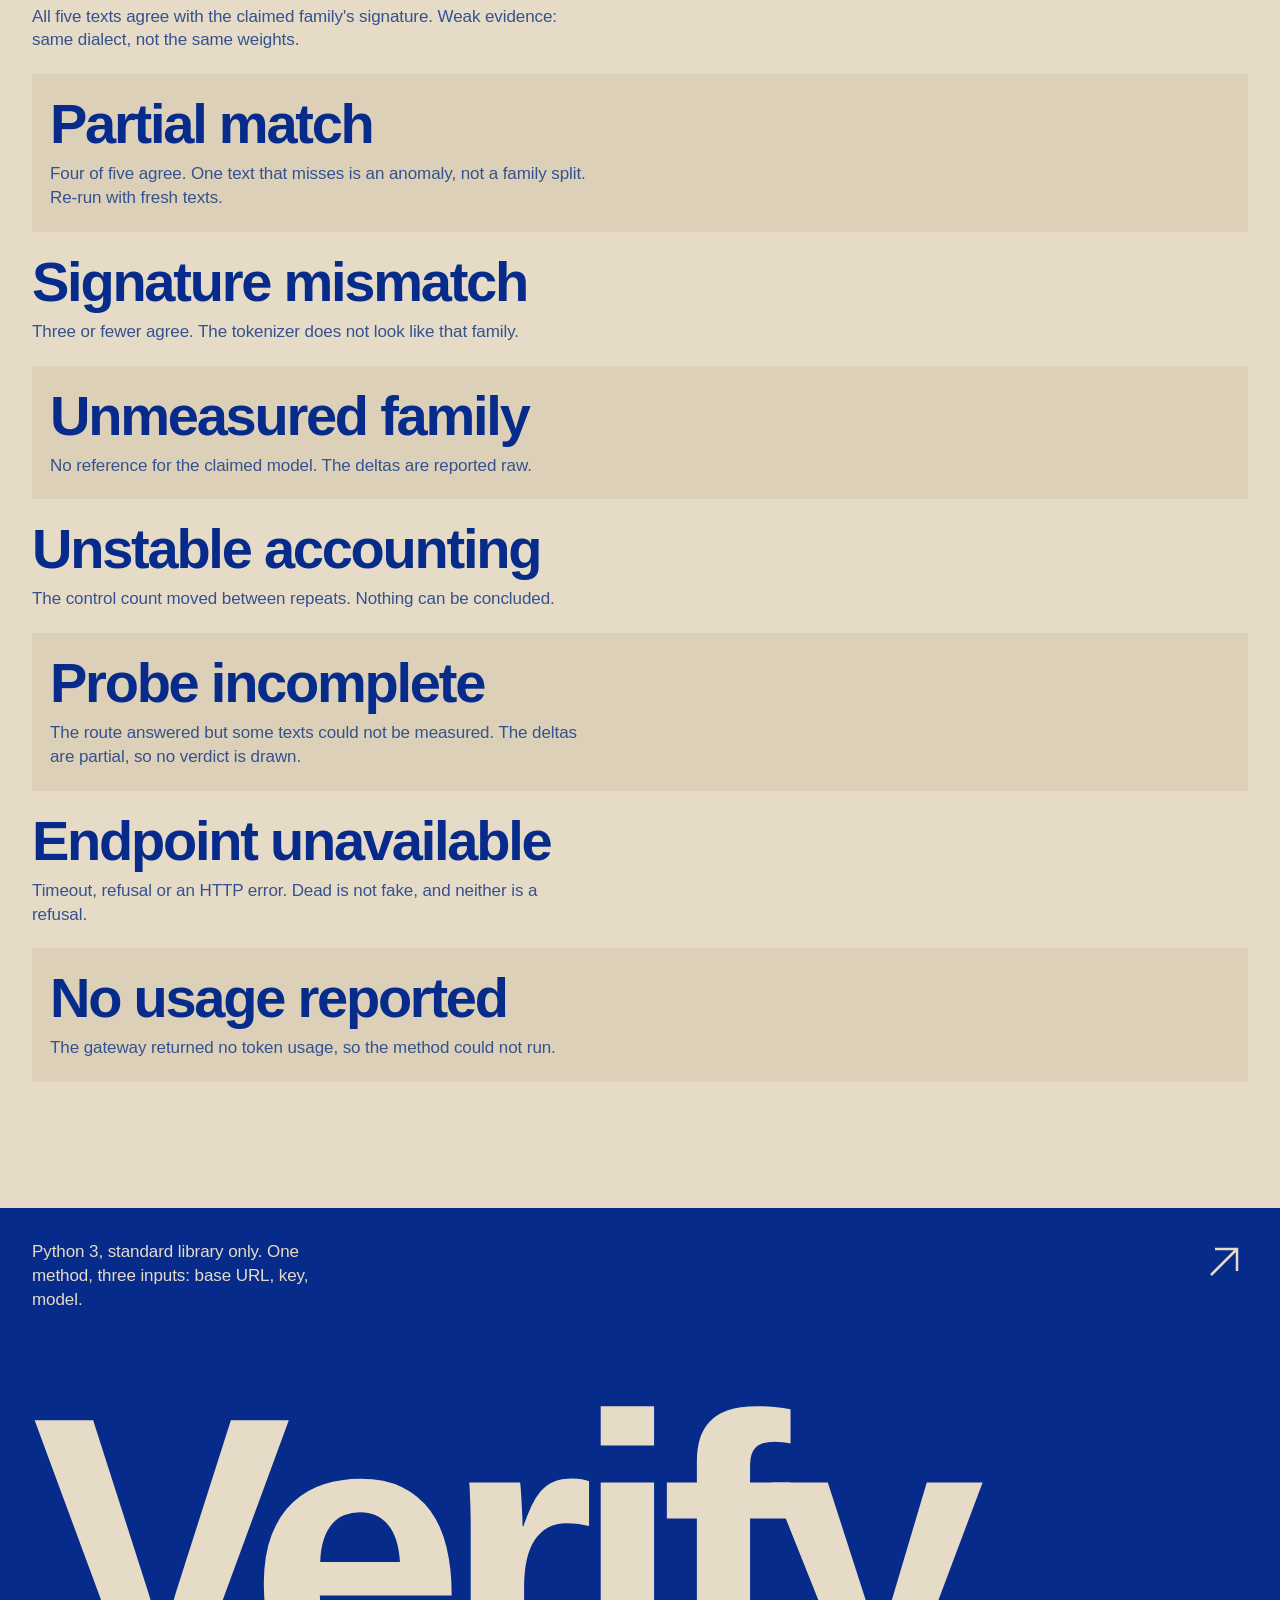
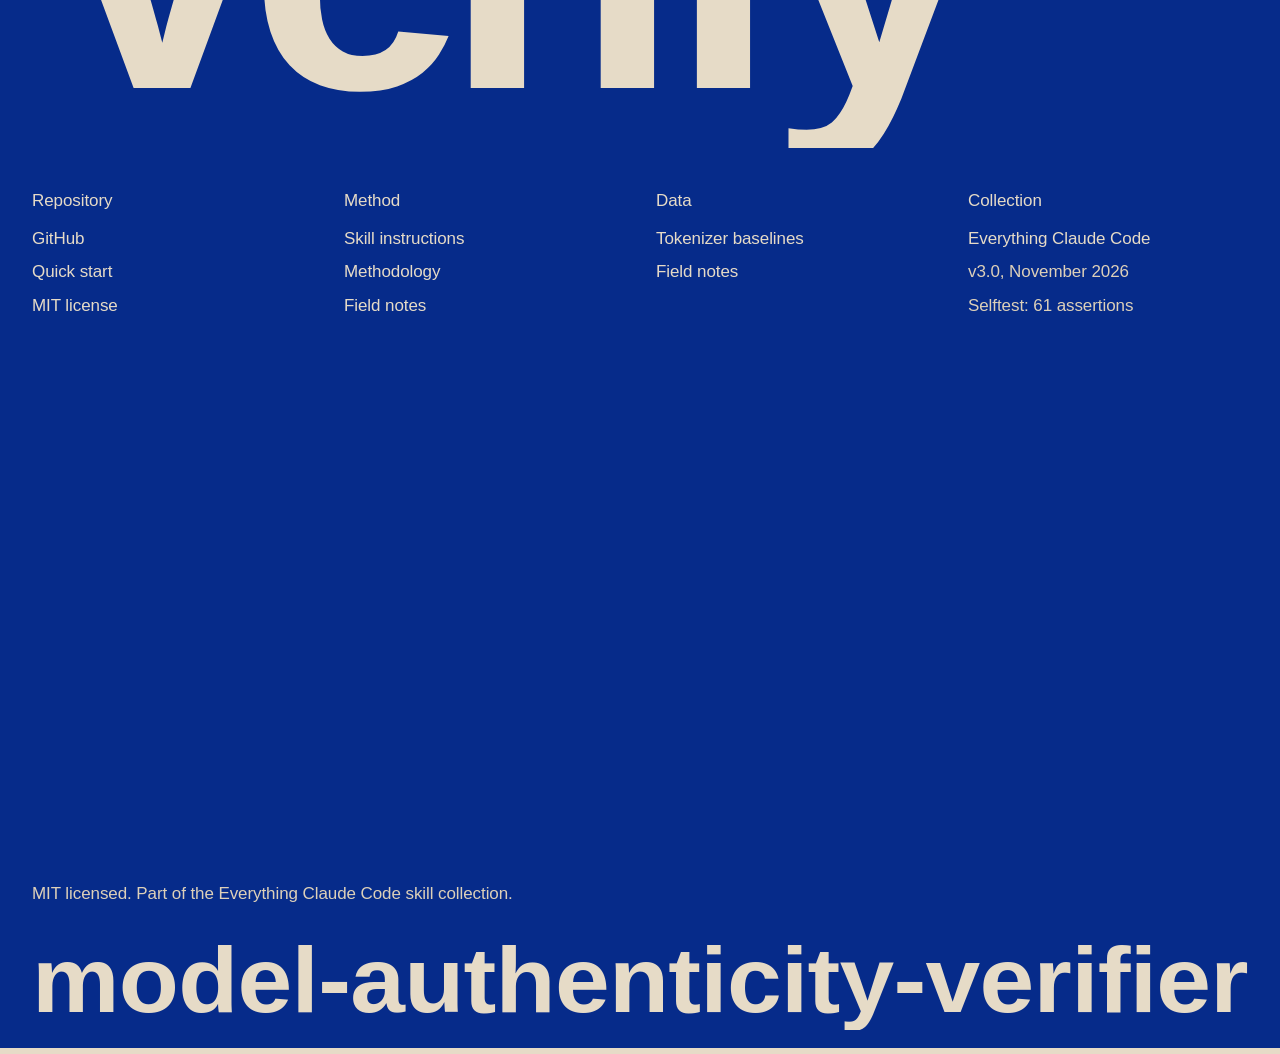
==== commit ab55024b: "Fix: judge the deepseek family on the texts the collector actually sends The rebuilt collector shipp" ====
--- a/docs/index.html
+++ b/docs/index.html
@@ -57,7 +57,7 @@
   <section class="matcher" id="matcher" aria-labelledby="matcher-title">
     <div class="section-head">
       <h2 id="matcher-title" class="reveal">Match the signature.</h2>
-      <p class="lede reveal">Type the deltas your route reported. The matcher scores them against the four measured family signatures, per text, within max(2, ceil(0.08 x reference)).</p>
+      <p class="lede reveal">Type the deltas your route reported. The matcher scores them against the deepseek signature, the only family measured with these texts.</p>
     </div>
 
     <div class="matcher-grid">
@@ -77,25 +77,25 @@
               <td data-label="Family">anthropic-core</td>
               <td data-label="Signature"><span class="sig-nums">45 40 35 45 47</span><br><span class="sig-models">claude-opus-4.7, claude-opus-4.8, claude-opus-5, claude-sonnet-5</span></td>
               <td data-label="Match"><span class="sig-match" data-family="anthropic-core">&mdash;</span></td>
-              <td data-label="Load"><button type="button" class="load-btn" data-load="45,40,35,45,47" aria-label="Load the anthropic-core signature 45 40 35 45 47 into the inputs">Load</button></td>
+              <td data-label="Load"><span class="load-none">Other text set</span></td>
             </tr>
             <tr>
               <td data-label="Family">anthropic-4.6</td>
               <td data-label="Signature"><span class="sig-nums">35 34 29 46 47</span><br><span class="sig-models">claude-opus-4.6, claude-sonnet-4.6</span></td>
               <td data-label="Match"><span class="sig-match" data-family="anthropic-4.6">&mdash;</span></td>
-              <td data-label="Load"><button type="button" class="load-btn" data-load="35,34,29,46,47" aria-label="Load the anthropic-4.6 signature 35 34 29 46 47 into the inputs">Load</button></td>
+              <td data-label="Load"><span class="load-none">Other text set</span></td>
             </tr>
             <tr>
               <td data-label="Family">openai</td>
               <td data-label="Signature"><span class="sig-nums">24 24 22 30 29</span><br><span class="sig-models">gpt-5.6-terra, gpt-5.6-sol</span></td>
               <td data-label="Match"><span class="sig-match" data-family="openai">&mdash;</span></td>
-              <td data-label="Load"><button type="button" class="load-btn" data-load="24,24,22,30,29" aria-label="Load the openai signature 24 24 22 30 29 into the inputs">Load</button></td>
+              <td data-label="Load"><span class="load-none">Other text set</span></td>
             </tr>
             <tr>
               <td data-label="Family">deepseek</td>
-              <td data-label="Signature"><span class="sig-nums">27 26 23 32 25</span><br><span class="sig-models">deepseek-v4-pro, deepseek-v4.1-flash-1017</span></td>
+              <td data-label="Signature"><span class="sig-nums">14 20 18 27 22</span><br><span class="sig-models">deepseek-v4-pro, deepseek-v4.1-flash-1017</span></td>
               <td data-label="Match"><span class="sig-match" data-family="deepseek">&mdash;</span></td>
-              <td data-label="Load"><button type="button" class="load-btn" data-load="27,26,23,32,25" aria-label="Load the deepseek signature 27 26 23 32 25 into the inputs">Load</button></td>
+              <td data-label="Load"><button type="button" class="load-btn" data-load="14,20,18,27,22" aria-label="Load the deepseek signature 14 20 18 27 22 into the inputs">Load</button></td>
             </tr>
             <tr class="sig-excluded">
               <td data-label="Family">deepseek-v4-flash</td>
@@ -112,7 +112,7 @@
             <div class="delta-cell">
               <label for="d1">T1</label>
               <input type="number" id="d1" name="d1" inputmode="numeric" min="0" max="10000" step="1" placeholder="0">
-              <span class="delta-name">id+accuse</span>
+              <span class="delta-name">id+emoji</span>
             </div>
             <div class="delta-cell">
               <label for="d2">T2</label>
@@ -122,12 +122,12 @@
             <div class="delta-cell">
               <label for="d3">T3</label>
               <input type="number" id="d3" name="d3" inputmode="numeric" min="0" max="10000" step="1" placeholder="0">
-              <span class="delta-name">code</span>
+              <span class="delta-name">js_code</span>
             </div>
             <div class="delta-cell">
               <label for="d4">T4</label>
               <input type="number" id="d4" name="d4" inputmode="numeric" min="0" max="10000" step="1" placeholder="0">
-              <span class="delta-name">cjk+emoji</span>
+              <span class="delta-name">cjk+emoji+math</span>
             </div>
             <div class="delta-cell">
               <label for="d5">T5</label>
@@ -204,6 +204,7 @@
       <ul class="probe-list">
         <li class="reveal"><code>--sleep S</code><span>seconds between requests, default 2</span></li>
         <li class="reveal"><code>--timeout S</code><span>per-request timeout, default 60</span></li>
+        <li class="reveal"><code>retries</code><span>a dropped request is tried three times, and a reasoning route that answers 502 climbs a max_tokens ladder, 64 then 512 then 2048</span></li>
       </ul>
 
       <p class="probe-group reveal">Offline</p>
@@ -214,12 +215,12 @@
 
     <figure class="terminal reveal" data-ui>
       <pre><code><span class="t-prompt">$</span> python scripts/verify_gateway.py selftest
-SELFTEST (v3.0): 54 passed, 0 failed
+SELFTEST (v3.0): 61 passed, 0 failed
 
 <span class="t-prompt">$</span> VERIFY_API_KEY=sk-... python scripts/verify_gateway.py \
     --base https://gw.example.com/v1 --model "vendor/model-id"
 <span class="caret" aria-hidden="true"></span></code></pre>
-      <figcaption>The offline check runs without a key or a network. 54 assertions, Python standard library only.</figcaption>
+      <figcaption>The offline check runs without a key or a network. 61 assertions, Python standard library only.</figcaption>
     </figure>
   </section>
 
@@ -233,22 +234,23 @@
       <li class="spine fam-anthropic"><a href="https://github.com/SNNN-011/model-authenticity-verifier/blob/main/references/tokenizer-baselines-2026-10.md"><span class="spine-name">anthropic-core</span><span class="spine-delta">45 40 35 45 47</span></a></li>
       <li class="spine fam-anthropic"><a href="https://github.com/SNNN-011/model-authenticity-verifier/blob/main/references/tokenizer-baselines-2026-10.md"><span class="spine-name">anthropic-4.6</span><span class="spine-delta">35 34 29 46 47</span></a></li>
       <li class="spine fam-openai"><a href="https://github.com/SNNN-011/model-authenticity-verifier/blob/main/references/tokenizer-baselines-2026-10.md"><span class="spine-name">openai</span><span class="spine-delta">24 24 22 30 29</span></a></li>
-      <li class="spine fam-deepseek"><a href="https://github.com/SNNN-011/model-authenticity-verifier/blob/main/references/tokenizer-baselines-2026-10.md"><span class="spine-name">deepseek</span><span class="spine-delta">27 26 23 32 25</span></a></li>
+      <li class="spine fam-deepseek"><a href="https://github.com/SNNN-011/model-authenticity-verifier/blob/main/references/tokenizer-baselines-2026-10.md"><span class="spine-name">deepseek</span><span class="spine-delta">14 20 18 27 22</span></a></li>
       <li class="spine fam-excluded"><a href="https://github.com/SNNN-011/model-authenticity-verifier/blob/main/references/tokenizer-baselines-2026-10.md"><span class="spine-name">deepseek-v4-flash</span><span class="spine-delta spine-anomaly">no usable reference</span></a></li>
     </ul>
 
-    <p class="shelf-legend reveal">Sand spines: Anthropic families. anthropic-core covers claude-opus-4.7, claude-opus-4.8, claude-opus-5, claude-sonnet-5; anthropic-4.6 covers claude-opus-4.6 and claude-sonnet-4.6. Slate: openai, gpt-5.6-terra and gpt-5.6-sol. Pale: deepseek, deepseek-v4-pro and deepseek-v4.1-flash-1017. The marked spine is excluded from matching: deepseek-v4-flash showed nondeterministic usage accounting, so no usable reference exists. 11 of 32 models were measured; the rest are still open.</p>
+    <p class="shelf-legend reveal">Sand spines: Anthropic families. anthropic-core covers claude-opus-4.7, claude-opus-4.8, claude-opus-5, claude-sonnet-5; anthropic-4.6 covers claude-opus-4.6 and claude-sonnet-4.6. Slate: openai, gpt-5.6-terra and gpt-5.6-sol. Pale: deepseek, deepseek-v4-pro and deepseek-v4.1-flash-1017. The marked spine is excluded from matching: deepseek-v4-flash showed nondeterministic usage accounting, so no usable reference exists. The deepseek spine is the one measured with the collector's own texts, 2026-11-16; the other three come from the 2026-10-29 set and are reference only.</p>
   </section>
 
   <section class="verdicts" aria-labelledby="verdicts-title">
-    <h2 id="verdicts-title" class="reveal">Seven verdicts.</h2>
+    <h2 id="verdicts-title" class="reveal">Eight verdicts.</h2>
     <dl class="verdict-list">
-      <div class="verdict-row reveal"><dt>Signature match</dt><dd>Four or five of five texts agree with the claimed family's signature. Weak evidence: same dialect, not the same weights.</dd></div>
-      <div class="verdict-row reveal"><dt>Partial match</dt><dd>Two or three agree. Re-run with fresh texts before concluding.</dd></div>
-      <div class="verdict-row reveal"><dt>Signature mismatch</dt><dd>Zero or one agrees. The tokenizer does not look like that family.</dd></div>
+      <div class="verdict-row reveal"><dt>Signature match</dt><dd>All five texts agree with the claimed family's signature. Weak evidence: same dialect, not the same weights.</dd></div>
+      <div class="verdict-row reveal"><dt>Partial match</dt><dd>Four of five agree. One text that misses is an anomaly, not a family split. Re-run with fresh texts.</dd></div>
+      <div class="verdict-row reveal"><dt>Signature mismatch</dt><dd>Three or fewer agree. The tokenizer does not look like that family.</dd></div>
       <div class="verdict-row reveal"><dt>Unmeasured family</dt><dd>No reference for the claimed model. The deltas are reported raw.</dd></div>
       <div class="verdict-row reveal"><dt>Unstable accounting</dt><dd>The control count moved between repeats. Nothing can be concluded.</dd></div>
-      <div class="verdict-row reveal"><dt>Endpoint unavailable</dt><dd>Dead, not fake.</dd></div>
+      <div class="verdict-row reveal"><dt>Probe incomplete</dt><dd>The route answered but some texts could not be measured. The deltas are partial, so no verdict is drawn.</dd></div>
+      <div class="verdict-row reveal"><dt>Endpoint unavailable</dt><dd>Timeout, refusal or an HTTP error. Dead is not fake, and neither is a refusal.</dd></div>
       <div class="verdict-row reveal"><dt>No usage reported</dt><dd>The gateway returned no token usage, so the method could not run.</dd></div>
     </dl>
   </section>
@@ -290,7 +292,7 @@
       <ul>
         <li><a href="https://github.com/affaan-m/ECC">Everything Claude Code</a></li>
         <li><span>v3.0, November 2026</span></li>
-        <li><span>Selftest: 54 assertions</span></li>
+        <li><span>Selftest: 61 assertions</span></li>
       </ul>
     </div>
   </div>
